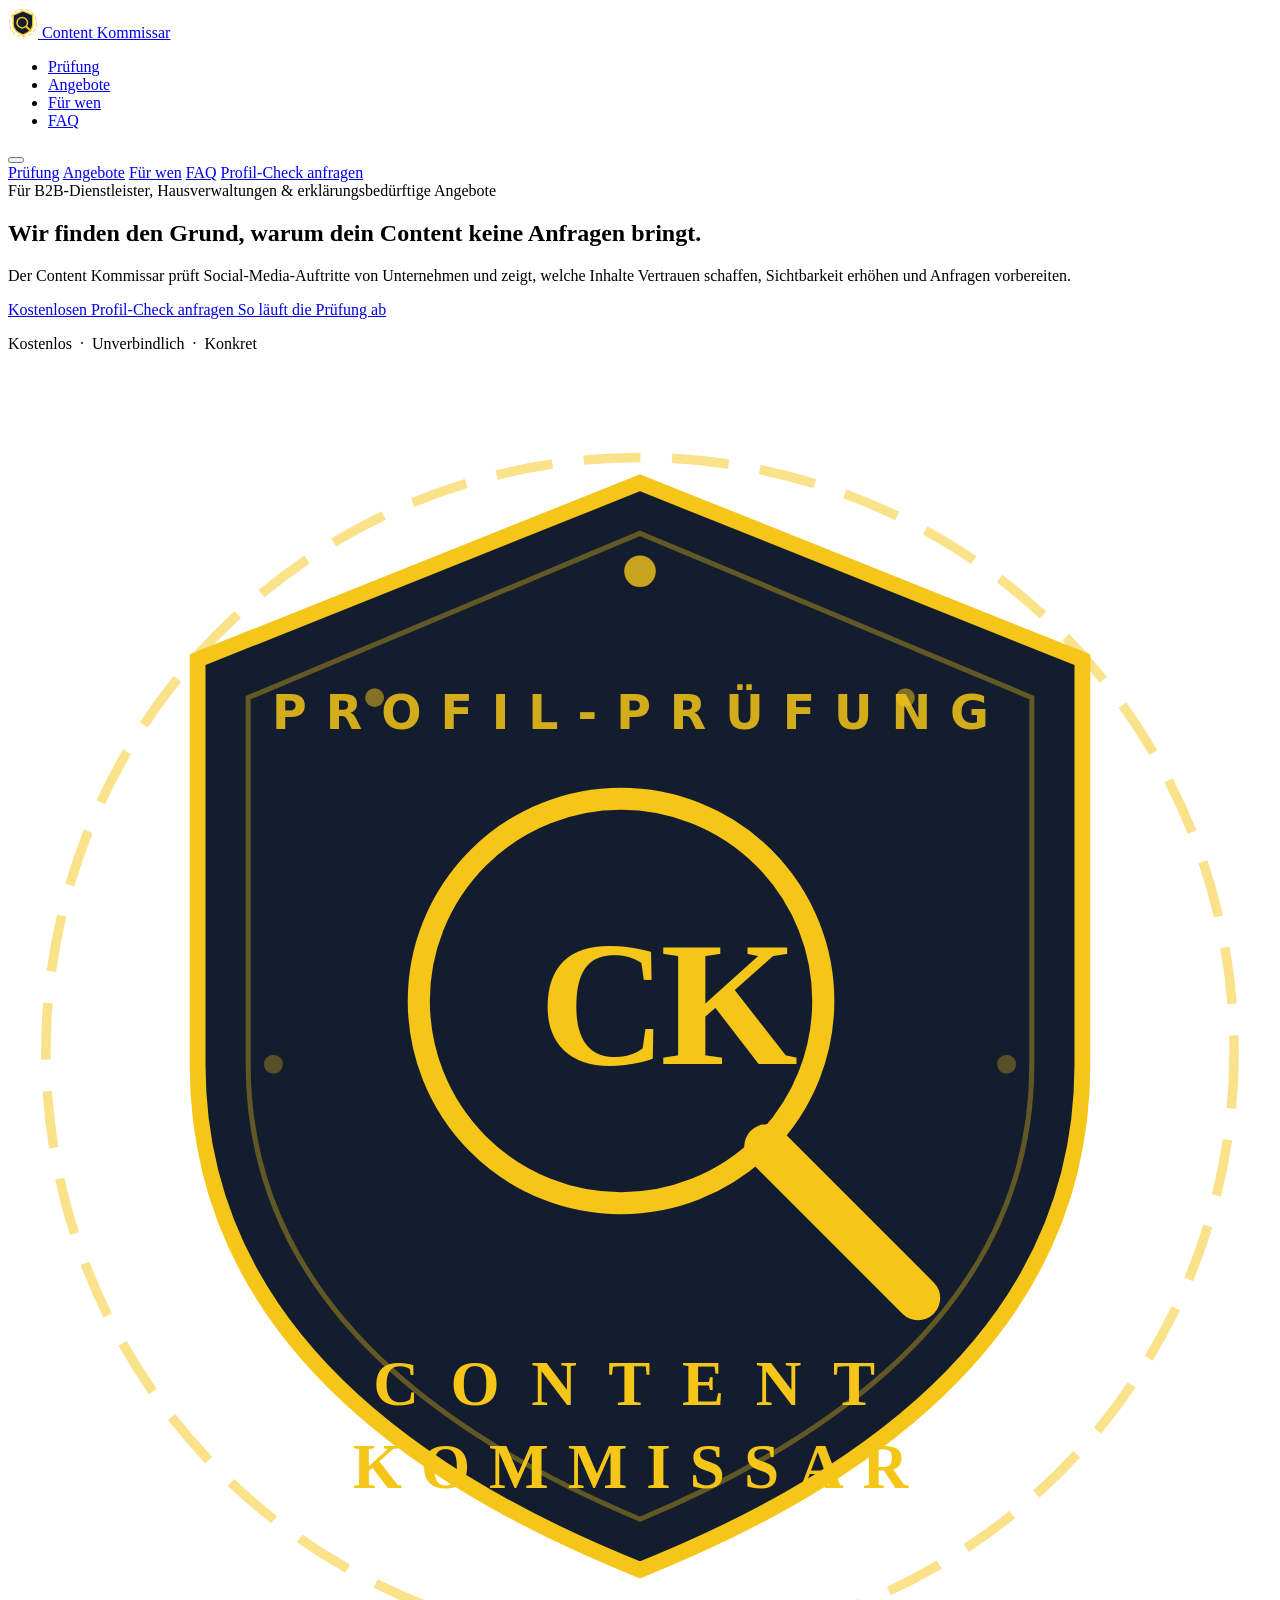
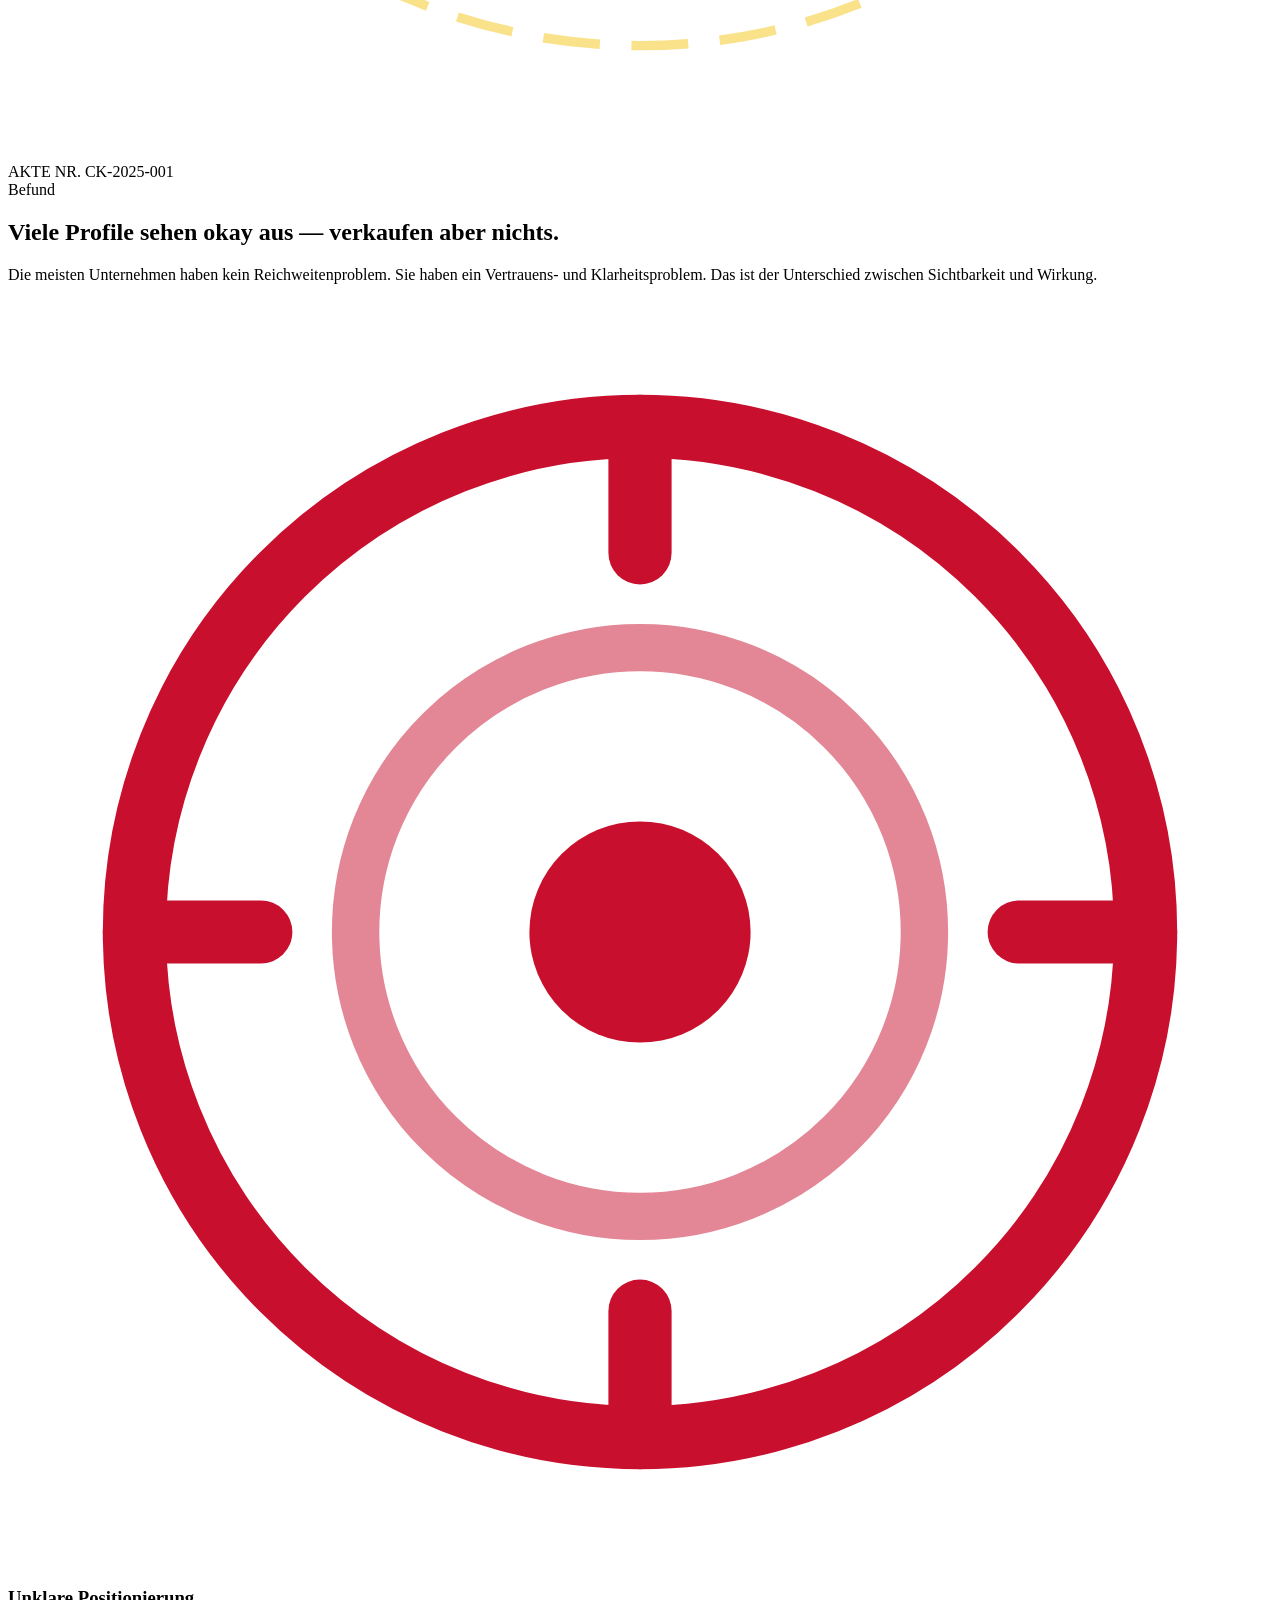
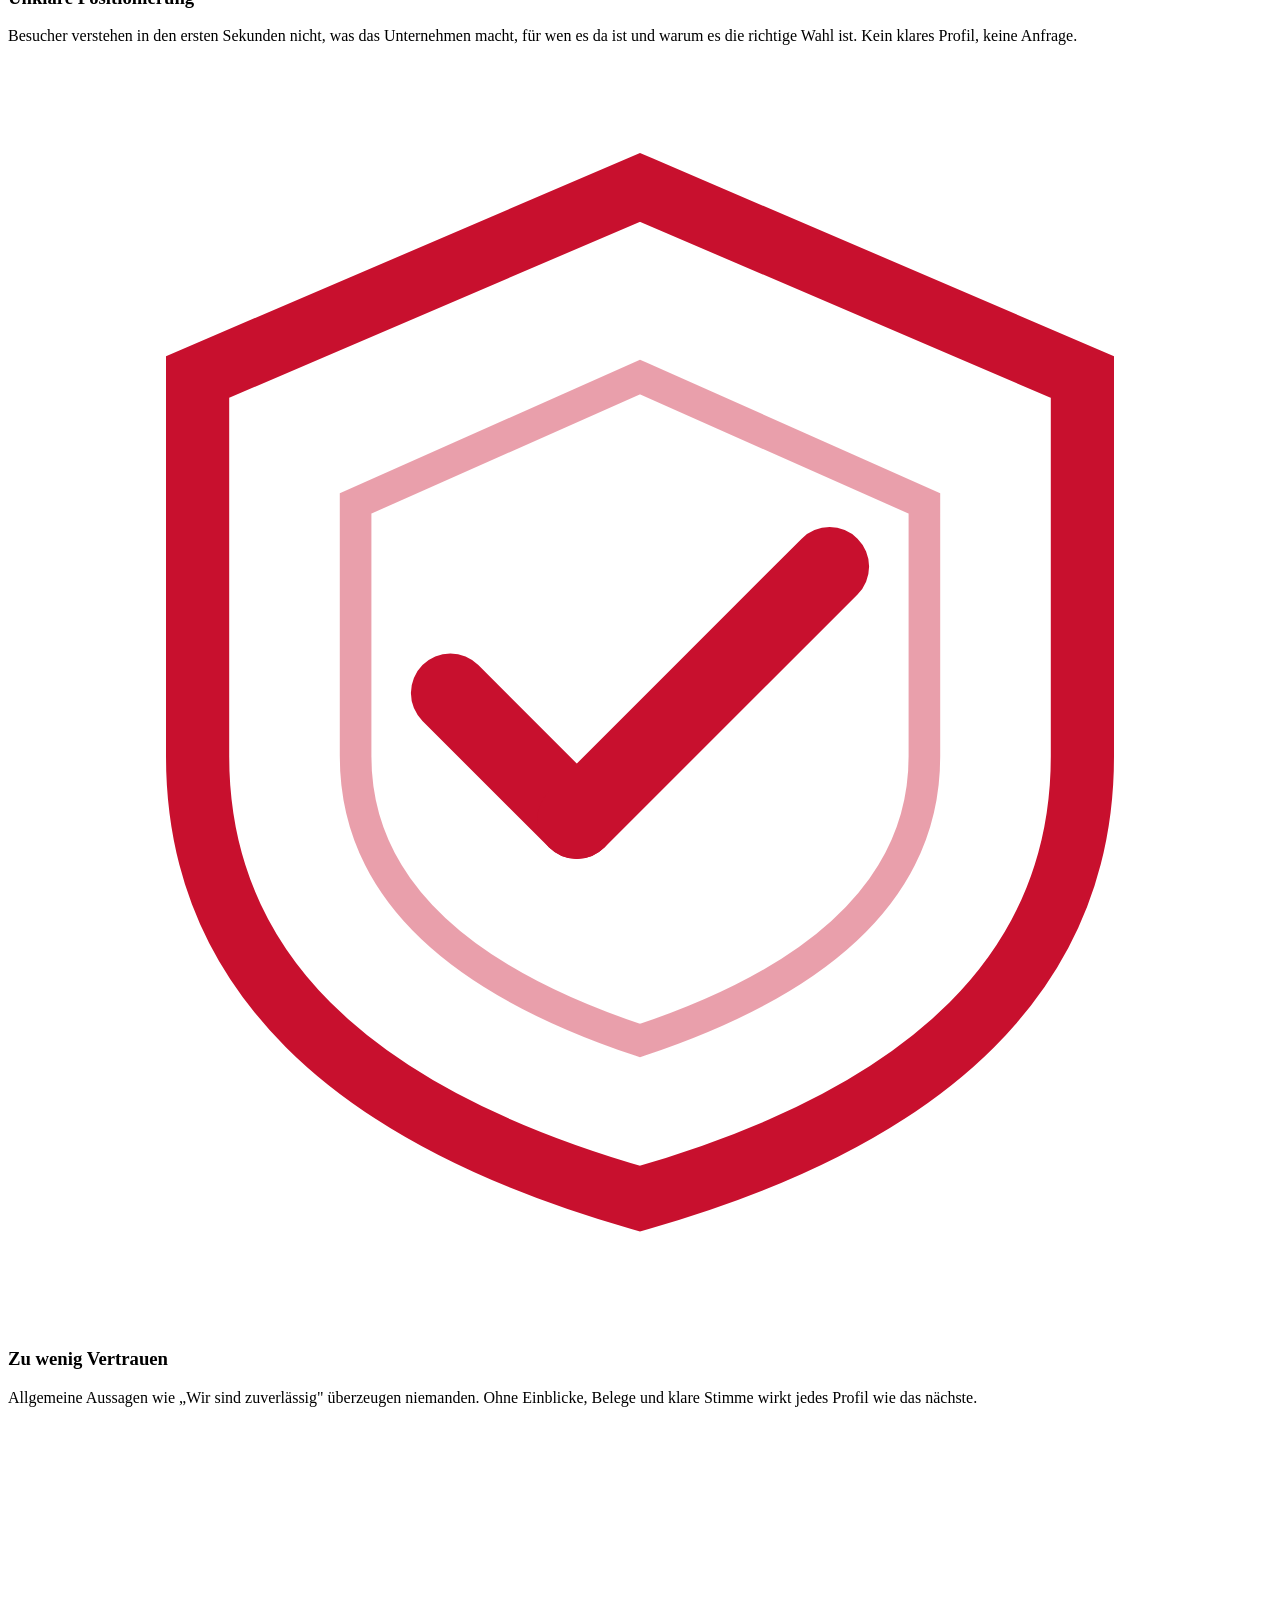
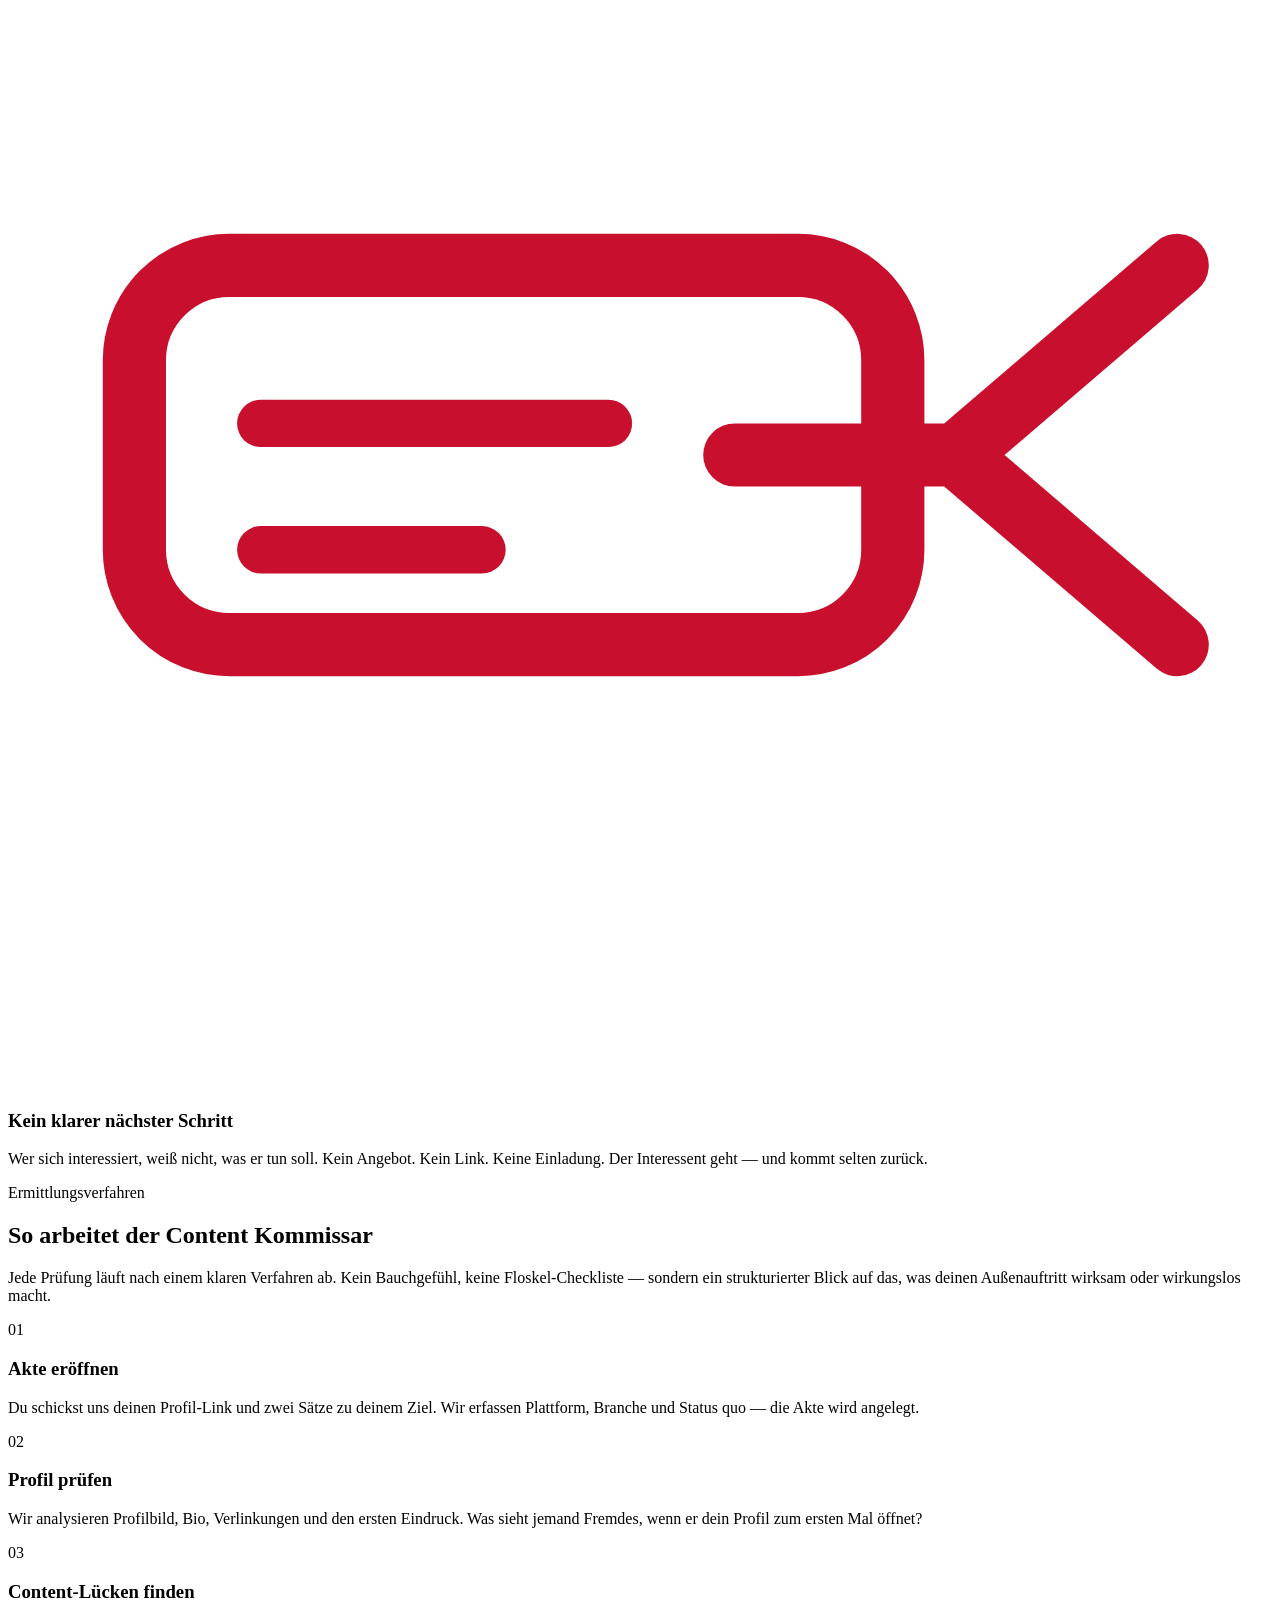
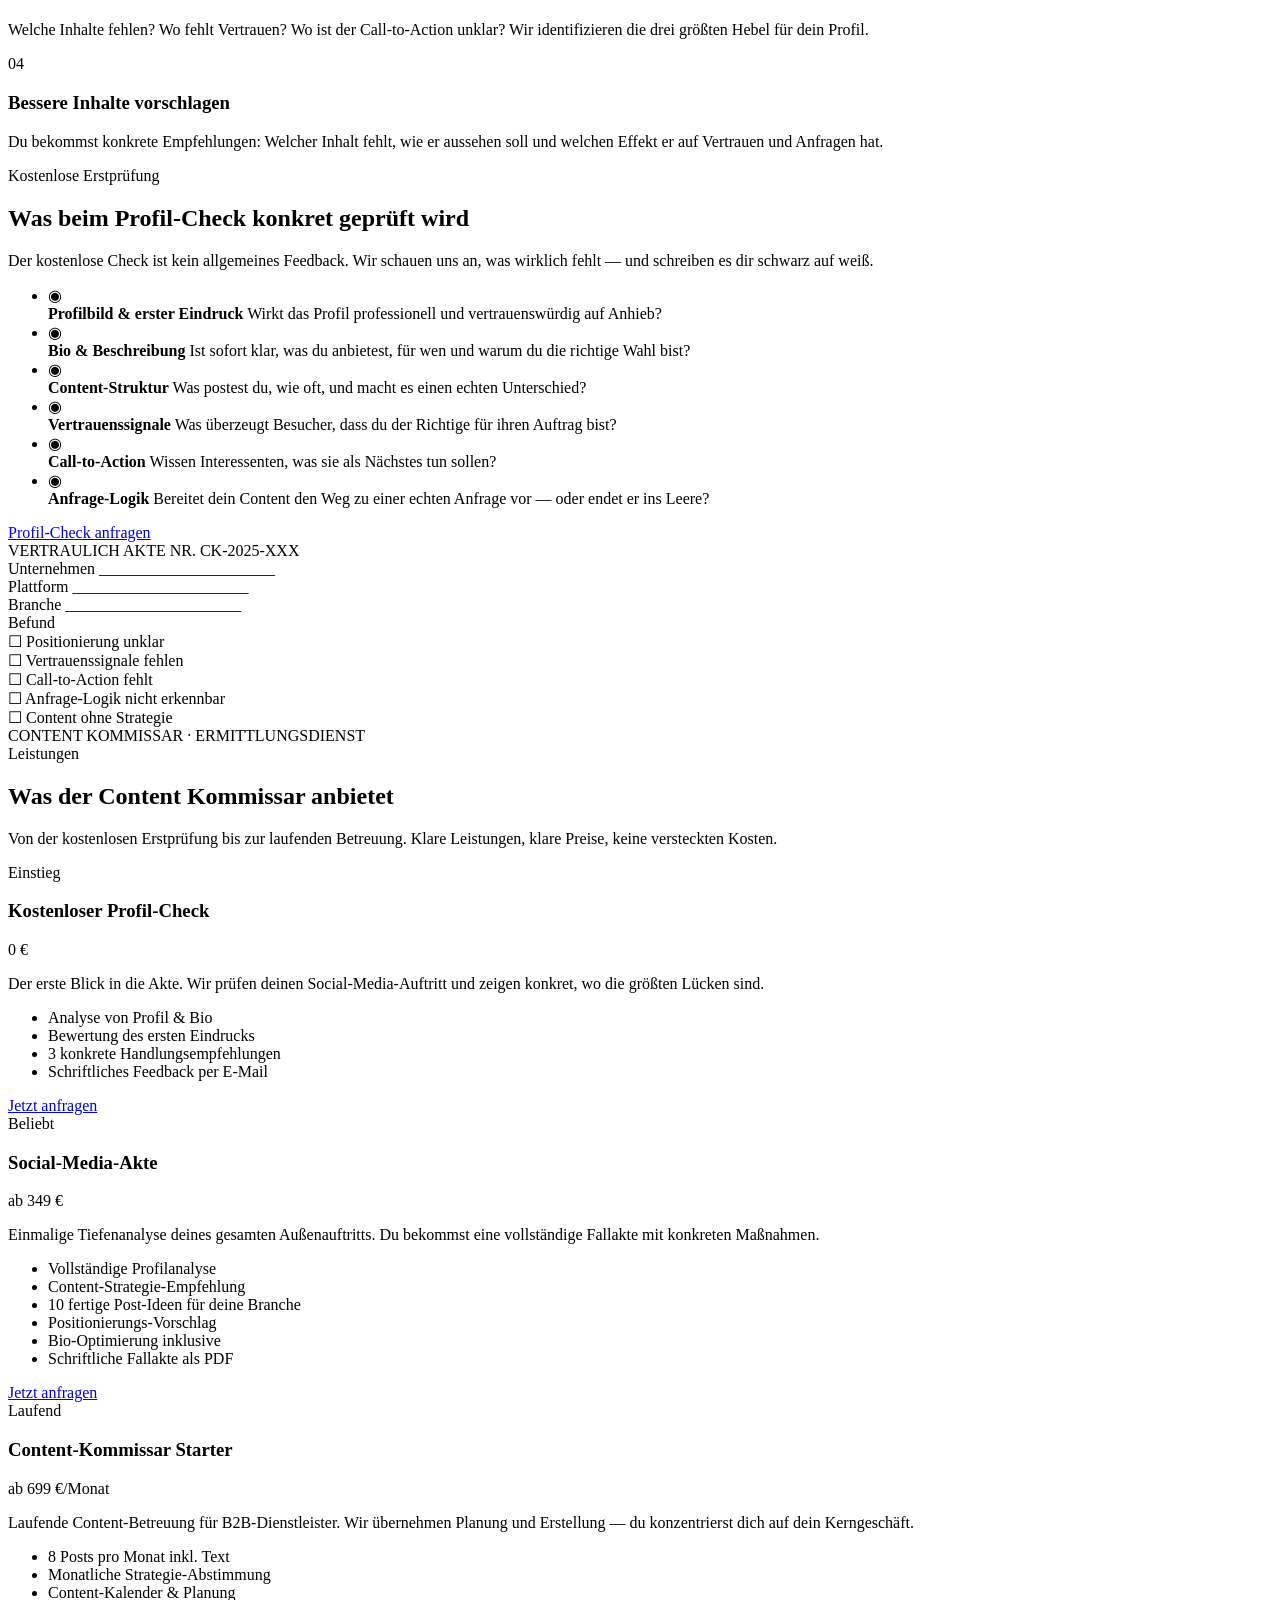
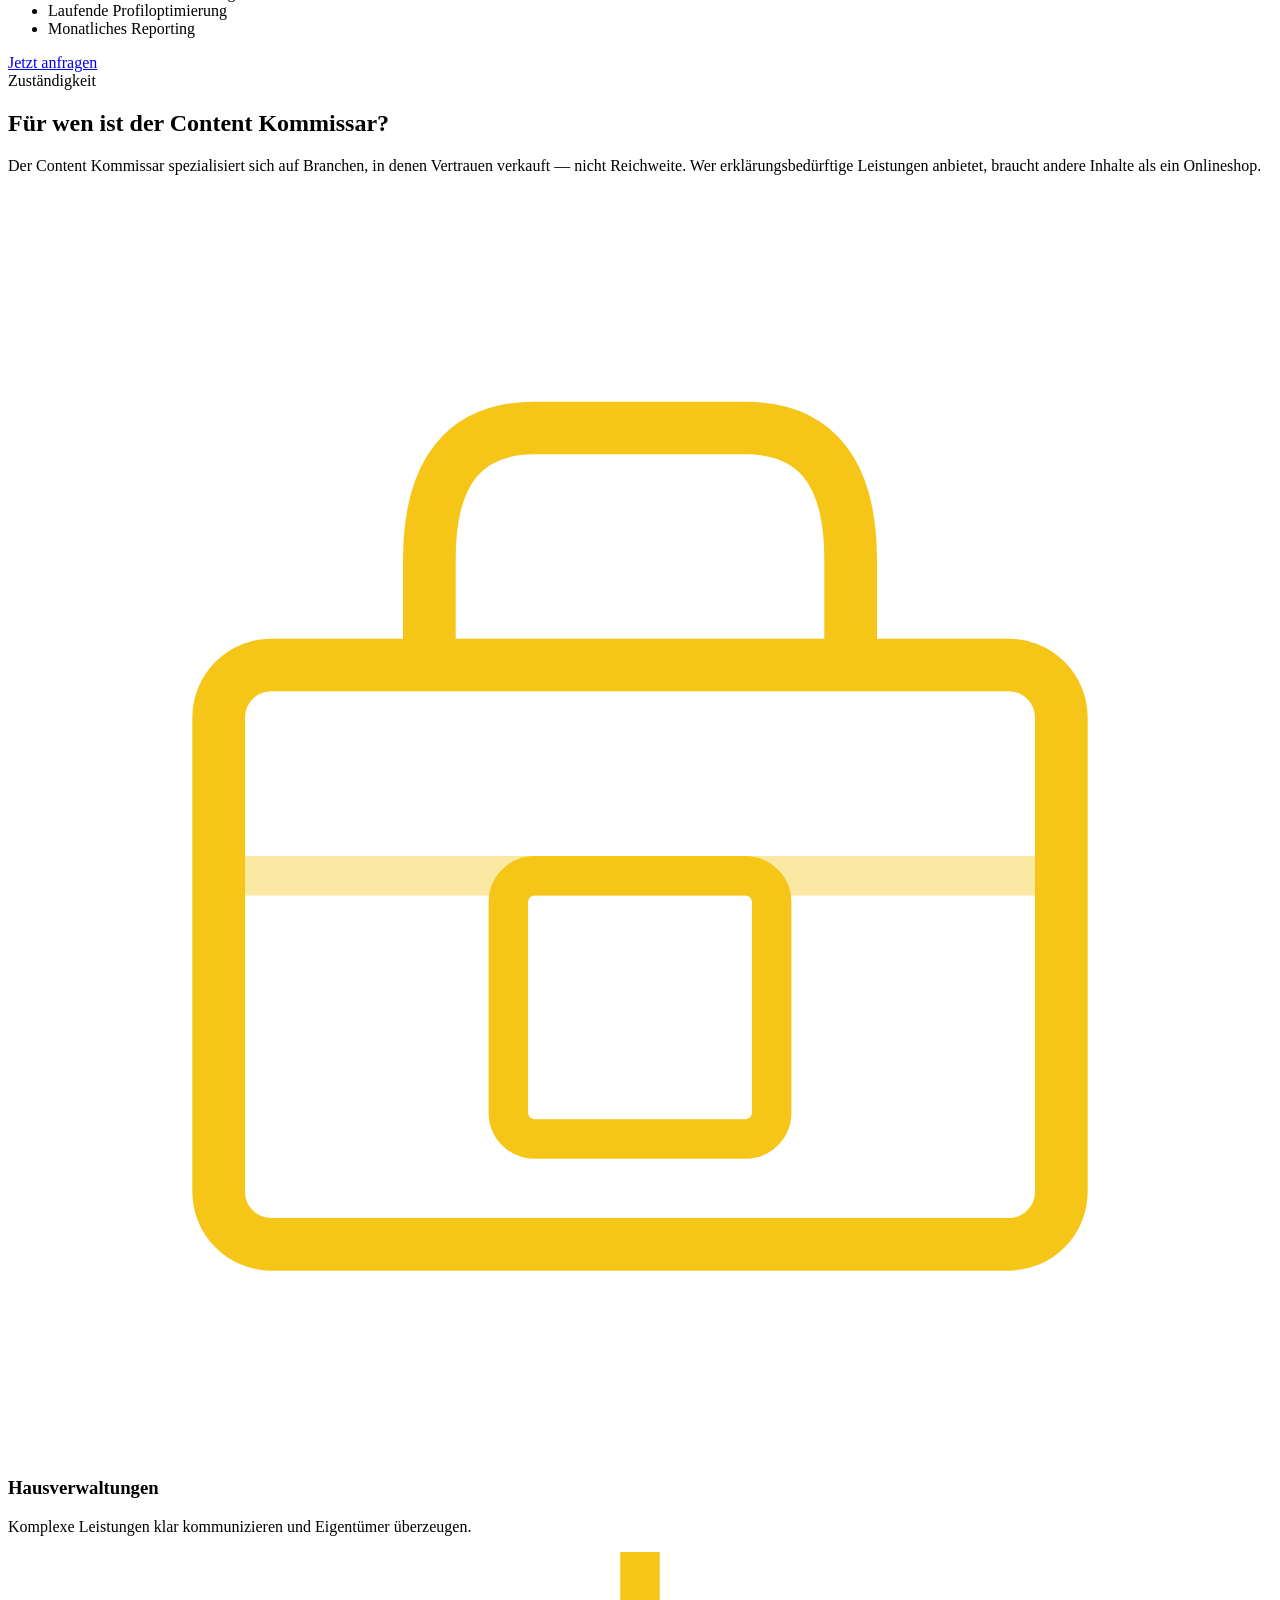
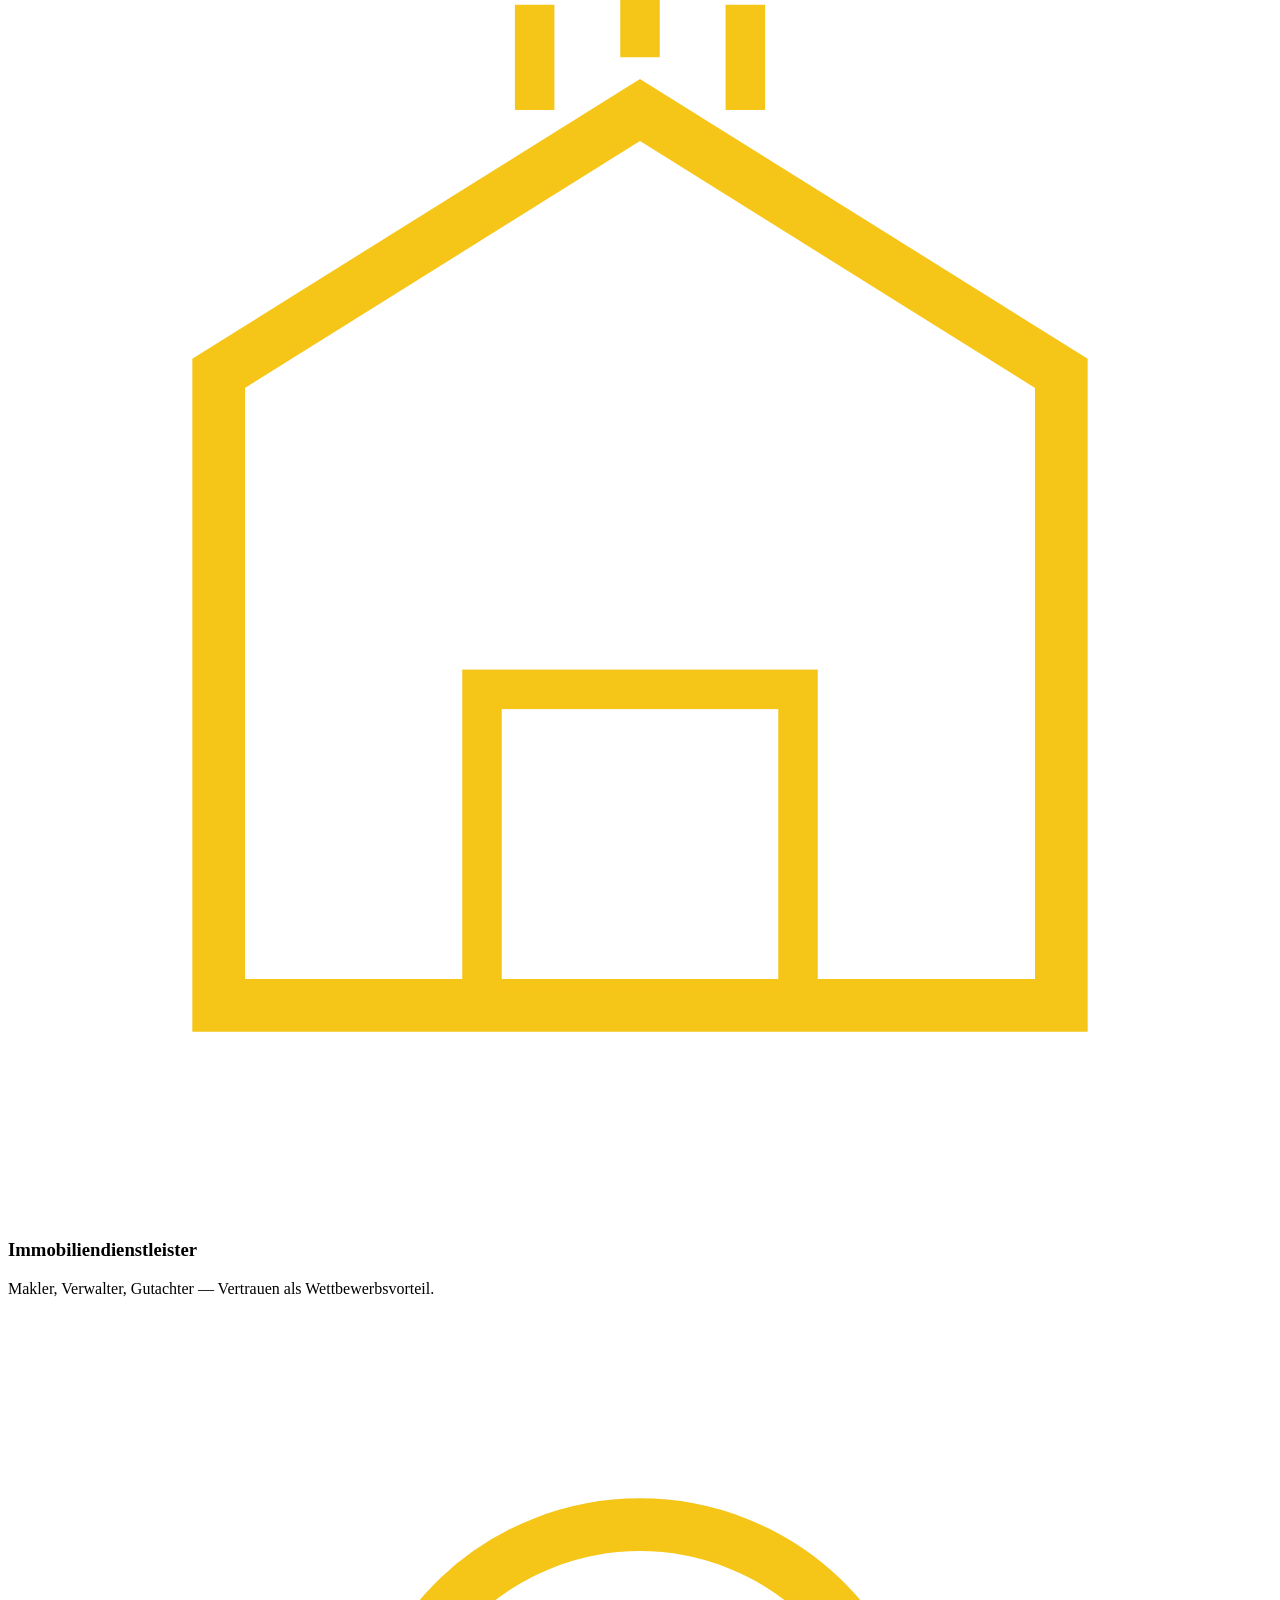
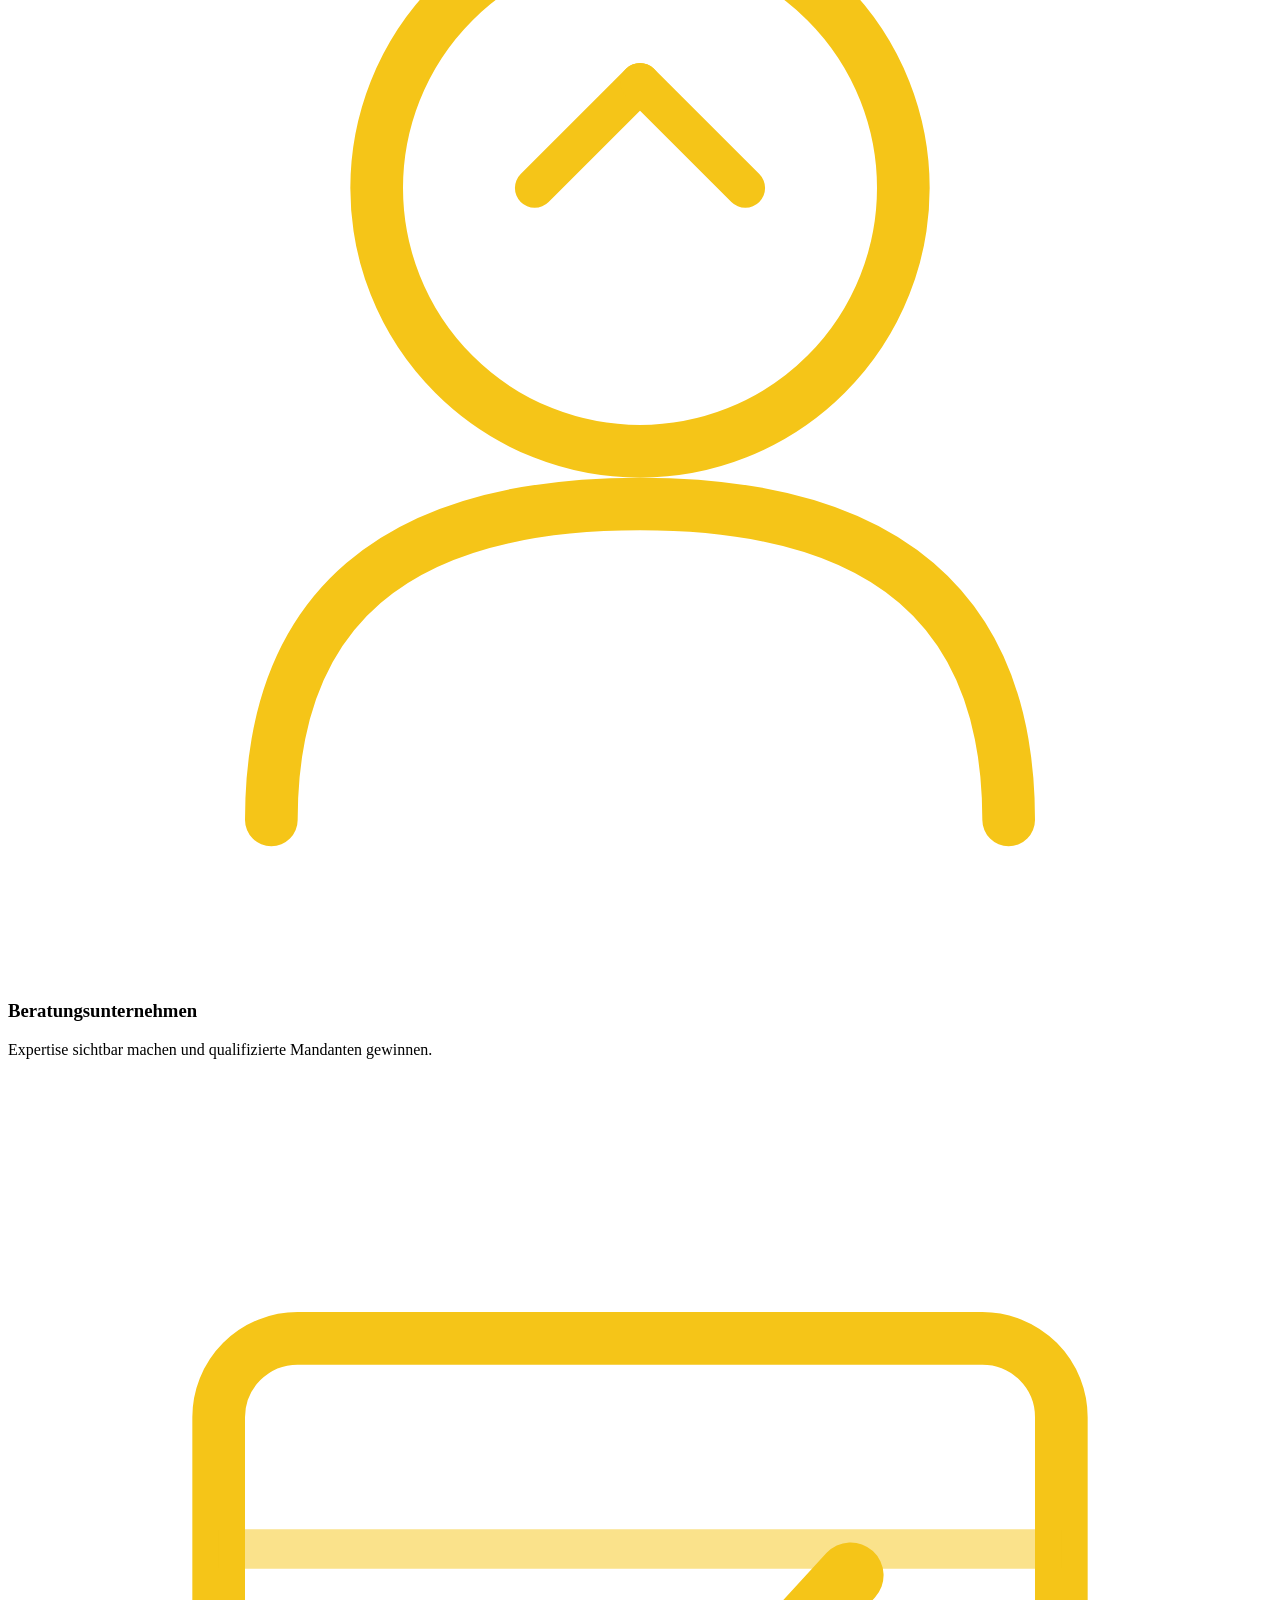
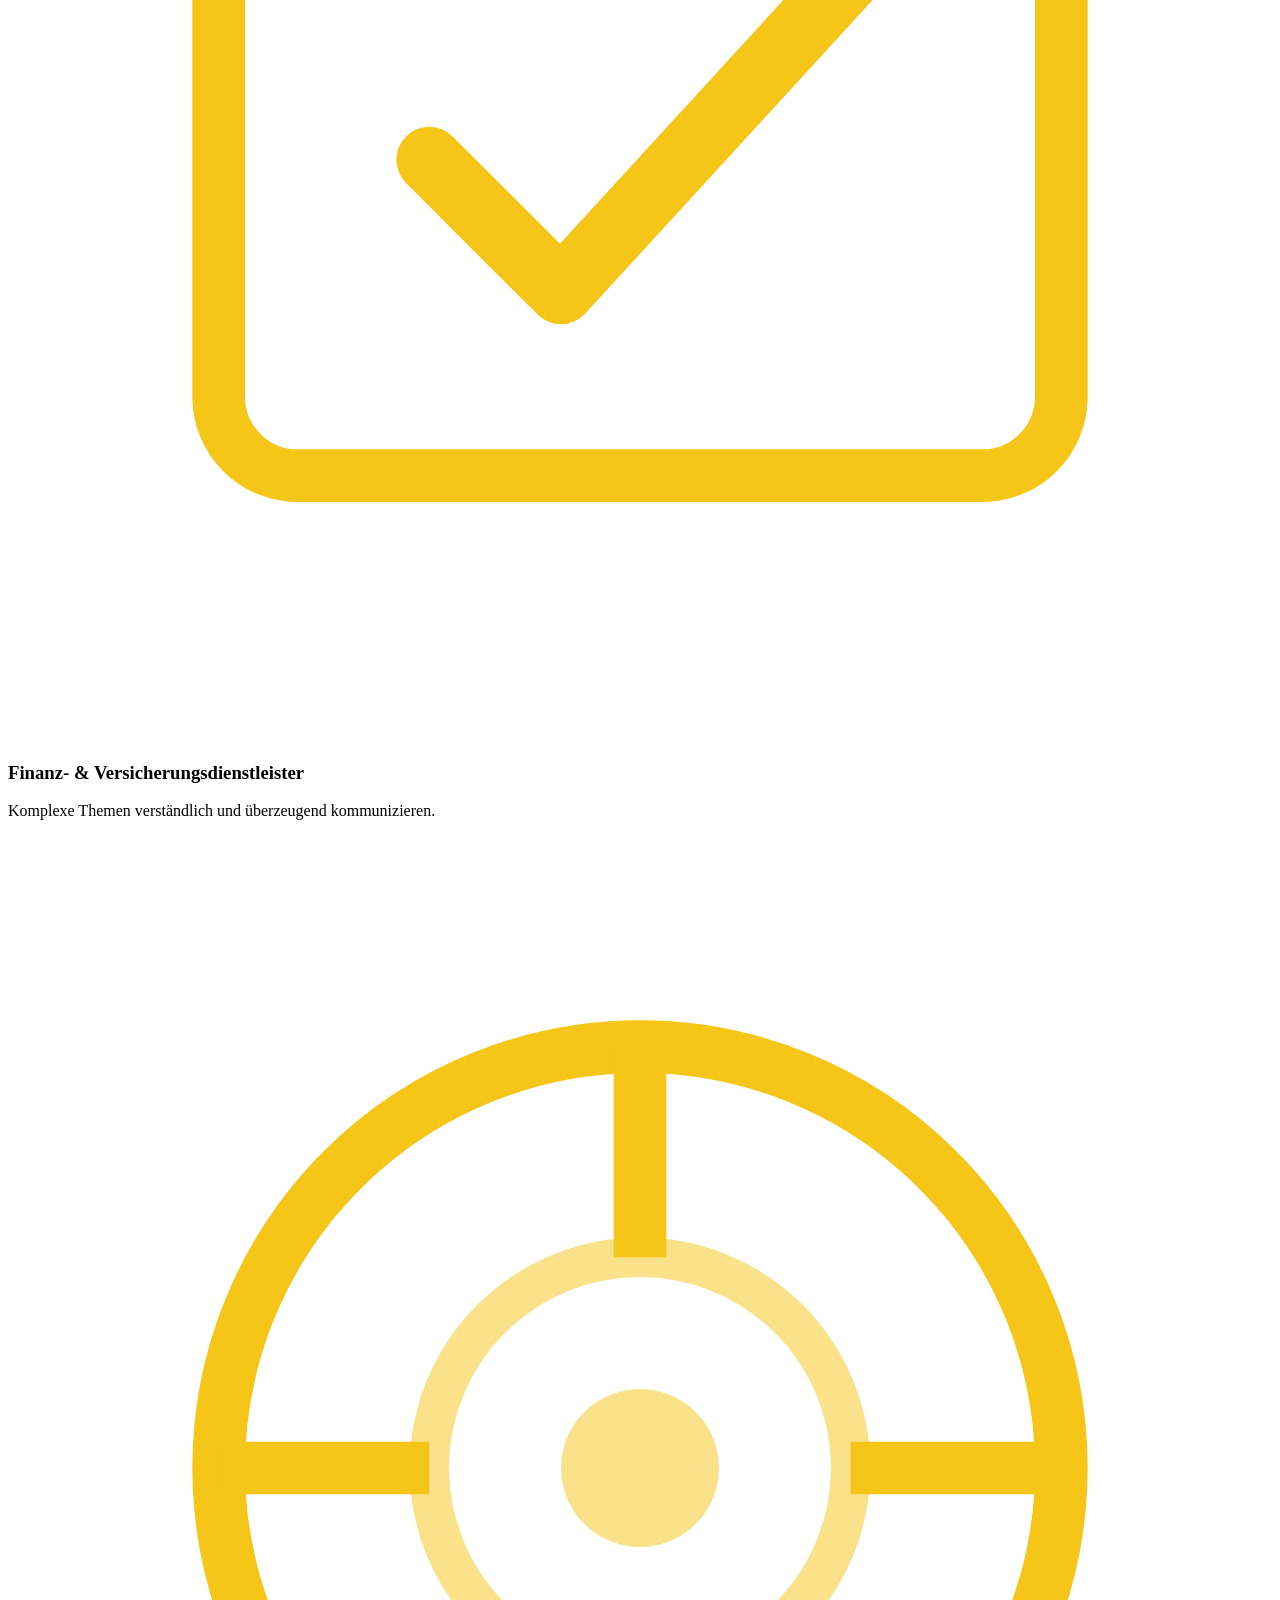
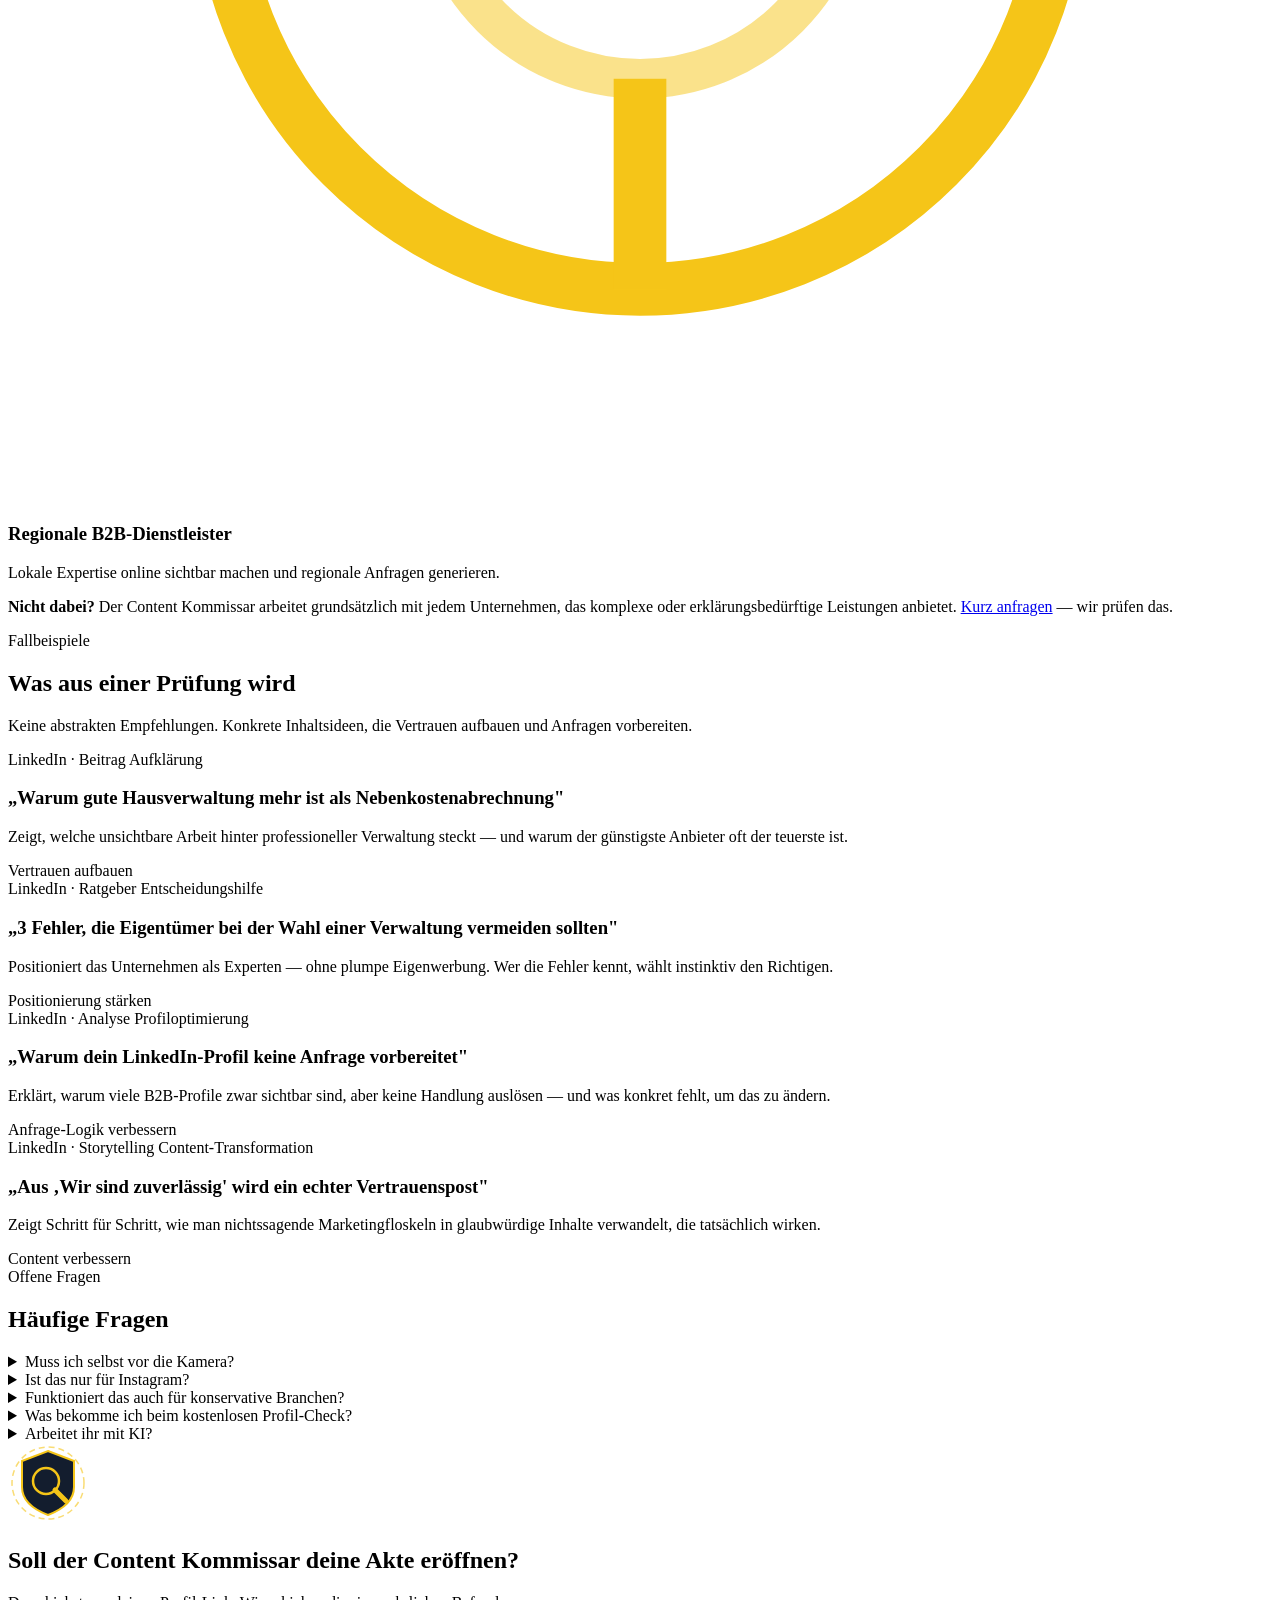
==== index.html @ 9bbdcd64 "Add files via upload" ====
<!DOCTYPE html>
<html lang="de">
<head>
  <meta charset="UTF-8">
  <meta name="viewport" content="width=device-width, initial-scale=1.0">
  <title>Content Kommissar – Social-Media-Profilcheck für B2B-Dienstleister</title>
  <meta name="description" content="Der Content Kommissar prüft Social-Media-Auftritte von Unternehmen und zeigt, welche Inhalte Vertrauen schaffen, Sichtbarkeit erhöhen und Anfragen vorbereiten.">

  <!-- Open Graph -->
  <meta property="og:type"        content="website">
  <meta property="og:url"         content="https://content-kommissar.de">
  <meta property="og:title"       content="Content Kommissar – Social-Media-Profilcheck für B2B-Dienstleister">
  <meta property="og:description" content="Wir finden den Grund, warum dein Content keine Anfragen bringt.">
  <meta property="og:locale"      content="de_DE">

  <!-- Canonical -->
  <link rel="canonical" href="https://content-kommissar.de">

  <!-- Styles -->
  <link rel="stylesheet" href="styles.css">
</head>
<body>

<!-- ============================================================
     NAVIGATION
     ============================================================ -->
<header class="nav-header" id="nav">
  <div class="container nav-inner">

    <a href="#hero" class="nav-logo" aria-label="Content Kommissar – Zurück zur Startseite">
      <!-- Inline badge icon (small) -->
      <svg xmlns="http://www.w3.org/2000/svg" viewBox="0 0 40 40" width="30" height="30" aria-hidden="true" focusable="false">
        <circle cx="20" cy="20" r="18" fill="none" stroke="#f5c518" stroke-width="1.5" stroke-dasharray="5 3" opacity="0.7"/>
        <path d="M20 4 L33 9.5 L33 22 Q33 31 20 36 Q7 31 7 22 L7 9.5 Z" fill="#131d2e" stroke="#f5c518" stroke-width="1.8"/>
        <circle cx="19" cy="19.5" r="7" fill="none" stroke="#f5c518" stroke-width="2"/>
        <line x1="24.5" y1="25" x2="30" y2="30" stroke="#f5c518" stroke-width="2.8" stroke-linecap="round"/>
      </svg>
      <span>Content Kommissar</span>
    </a>

    <nav aria-label="Hauptnavigation">
      <ul class="nav-links">
        <li><a href="#prozess">Prüfung</a></li>
        <li><a href="#angebote">Angebote</a></li>
        <li><a href="#zielgruppe">Für wen</a></li>
        <li><a href="#faq">FAQ</a></li>
      </ul>
    </nav>

    <a href="mailto:kontakt@content-kommissar.de?subject=Kostenloser%20Profil-Check&body=Hallo%20Content%20Kommissar%2C%0A%0Aich%20m%C3%B6chte%20einen%20kostenlosen%20Profil-Check%20anfragen.%0A%0AMein%20Unternehmen%3A%20%0AMein%20Profil%2FWebsite%3A%20%0AMein%20Ziel%3A%20%0A"
       class="btn btn-primary btn-sm" style="display:none;" id="nav-cta">
      Profil-Check anfragen
    </a>

    <button class="nav-toggle" aria-label="Menü öffnen" aria-expanded="false" aria-controls="mobile-nav">
      <span></span><span></span><span></span>
    </button>
  </div>
</header>

<!-- Mobile navigation (revealed by JS) -->
<nav class="mobile-nav" id="mobile-nav" aria-label="Mobile Navigation">
  <a href="#prozess">Prüfung</a>
  <a href="#angebote">Angebote</a>
  <a href="#zielgruppe">Für wen</a>
  <a href="#faq">FAQ</a>
  <a href="mailto:kontakt@content-kommissar.de?subject=Kostenloser%20Profil-Check&body=Hallo%20Content%20Kommissar%2C%0A%0Aich%20m%C3%B6chte%20einen%20kostenlosen%20Profil-Check%20anfragen.%0A%0AMein%20Unternehmen%3A%20%0AMein%20Profil%2FWebsite%3A%20%0AMein%20Ziel%3A%20%0A"
     class="btn btn-primary btn-md">Profil-Check anfragen</a>
</nav>

<main>

  <!-- ============================================================
       1. HERO SECTION
       ============================================================ -->
  <section id="hero" class="section section-hero">
    <div class="container hero-inner">

      <div class="hero-content">
        <div class="hero-badge-row">
          <span class="badge badge-trust">Für B2B-Dienstleister, Hausverwaltungen &amp; erklärungsbedürftige Angebote</span>
        </div>

        <h1 class="hero-headline">
          Wir finden den Grund, warum dein&nbsp;Content keine Anfragen&nbsp;bringt.
        </h1>

        <p class="hero-subheadline">
          Der Content Kommissar prüft Social-Media-Auftritte von Unternehmen und zeigt, welche Inhalte Vertrauen schaffen, Sichtbarkeit erhöhen und Anfragen vorbereiten.
        </p>

        <div class="hero-cta-group">
          <a href="mailto:kontakt@content-kommissar.de?subject=Kostenloser%20Profil-Check&body=Hallo%20Content%20Kommissar%2C%0A%0Aich%20m%C3%B6chte%20einen%20kostenlosen%20Profil-Check%20anfragen.%0A%0AMein%20Unternehmen%3A%20%0AMein%20Profil%2FWebsite%3A%20%0AMein%20Ziel%3A%20%0A"
             class="btn btn-primary btn-lg">
            Kostenlosen Profil-Check anfragen
          </a>
          <a href="#prozess" class="btn btn-secondary btn-lg">So läuft die Prüfung ab</a>
        </div>

        <p class="hero-note">Kostenlos &nbsp;·&nbsp; Unverbindlich &nbsp;·&nbsp; Konkret</p>
      </div>

      <!-- Hero visual: large badge mascot -->
      <div class="hero-visual" aria-hidden="true">
        <svg xmlns="http://www.w3.org/2000/svg" viewBox="0 0 200 220" class="hero-badge-svg"
             role="img" aria-label="Content Kommissar Dienstmarke">
          <!-- Outer dashed ring -->
          <circle cx="100" cy="108" r="94" fill="none" stroke="#f5c518" stroke-width="1.5"
                  stroke-dasharray="9 5" opacity="0.5"/>
          <!-- Main shield -->
          <path d="M100 18 L170 46 L170 110 Q170 162 100 190 Q30 162 30 110 L30 46 Z"
                fill="#131d2e" stroke="#f5c518" stroke-width="2.5"/>
          <!-- Inner shield detail -->
          <path d="M100 26 L162 52 L162 110 Q162 156 100 182 Q38 156 38 110 L38 52 Z"
                fill="none" stroke="#f5c518" stroke-width="0.8" opacity="0.35"/>
          <!-- Magnifying glass circle -->
          <circle cx="97" cy="100" r="32" fill="none" stroke="#f5c518" stroke-width="3.5"/>
          <!-- Magnifying glass handle -->
          <line x1="120" y1="123" x2="144" y2="147" stroke="#f5c518" stroke-width="7"
                stroke-linecap="round"/>
          <!-- CK monogram inside glass -->
          <text x="84" y="110" font-family="Georgia,serif" font-size="28" font-weight="900"
                fill="#f5c518" letter-spacing="-1">CK</text>
          <!-- Top label -->
          <text x="100" y="57" text-anchor="middle" font-family="system-ui,sans-serif"
                font-size="7.5" font-weight="700" fill="#f5c518" letter-spacing="3"
                opacity="0.85" text-transform="uppercase">PROFIL-PRÜFUNG</text>
          <!-- Bottom labels -->
          <text x="100" y="164" text-anchor="middle" font-family="Georgia,serif"
                font-size="10" font-weight="700" fill="#f5c518" letter-spacing="5">CONTENT</text>
          <text x="100" y="177" text-anchor="middle" font-family="Georgia,serif"
                font-size="10" font-weight="700" fill="#f5c518" letter-spacing="3">KOMMISSAR</text>
          <!-- Decorative dots -->
          <circle cx="100" cy="32" r="2.5" fill="#f5c518" opacity="0.8"/>
          <circle cx="58"  cy="52" r="1.5" fill="#f5c518" opacity="0.5"/>
          <circle cx="142" cy="52" r="1.5" fill="#f5c518" opacity="0.5"/>
          <circle cx="42"  cy="110" r="1.5" fill="#f5c518" opacity="0.3"/>
          <circle cx="158" cy="110" r="1.5" fill="#f5c518" opacity="0.3"/>
        </svg>
        <div class="case-tag">AKTE NR. CK-2025-001</div>
      </div>

    </div>
    <!-- Background grid decoration -->
    <div class="hero-bg-grid" aria-hidden="true"></div>
  </section>


  <!-- ============================================================
       2. PROBLEM SECTION
       ============================================================ -->
  <section id="problem" class="section section-problem">
    <div class="container">
      <div class="section-label">Befund</div>
      <h2 class="section-headline reveal">Viele Profile sehen okay aus — verkaufen aber nichts.</h2>
      <p class="section-subtext reveal">
        Die meisten Unternehmen haben kein Reichweitenproblem. Sie haben ein Vertrauens- und Klarheitsproblem. Das ist der Unterschied zwischen Sichtbarkeit und Wirkung.
      </p>

      <div class="grid grid-3 problem-grid">

        <div class="card card-problem reveal">
          <div class="problem-icon">
            <svg viewBox="0 0 40 40" fill="none" xmlns="http://www.w3.org/2000/svg" aria-hidden="true">
              <circle cx="20" cy="20" r="16" stroke="#c8102e" stroke-width="2"/>
              <circle cx="20" cy="20" r="9"  stroke="#c8102e" stroke-width="1.5" opacity="0.5"/>
              <circle cx="20" cy="20" r="3.5" fill="#c8102e"/>
              <line x1="20" y1="4"  x2="20" y2="8"  stroke="#c8102e" stroke-width="2" stroke-linecap="round"/>
              <line x1="20" y1="32" x2="20" y2="36" stroke="#c8102e" stroke-width="2" stroke-linecap="round"/>
              <line x1="4"  y1="20" x2="8"  y2="20" stroke="#c8102e" stroke-width="2" stroke-linecap="round"/>
              <line x1="32" y1="20" x2="36" y2="20" stroke="#c8102e" stroke-width="2" stroke-linecap="round"/>
            </svg>
          </div>
          <h3>Unklare Positionierung</h3>
          <p>Besucher verstehen in den ersten Sekunden nicht, was das Unternehmen macht, für wen es da ist und warum es die richtige Wahl ist. Kein klares Profil, keine Anfrage.</p>
        </div>

        <div class="card card-problem reveal">
          <div class="problem-icon">
            <svg viewBox="0 0 40 40" fill="none" xmlns="http://www.w3.org/2000/svg" aria-hidden="true">
              <path d="M20 4 L34 10 L34 22 Q34 32 20 36 Q6 32 6 22 L6 10 Z" stroke="#c8102e" stroke-width="2"/>
              <path d="M20 10 L29 14 L29 22 Q29 28 20 31 Q11 28 11 22 L11 14 Z" stroke="#c8102e" stroke-width="1" opacity="0.4"/>
              <line x1="14" y1="20" x2="18" y2="24" stroke="#c8102e" stroke-width="2.5" stroke-linecap="round"/>
              <line x1="18" y1="24" x2="26" y2="16" stroke="#c8102e" stroke-width="2.5" stroke-linecap="round"/>
            </svg>
          </div>
          <h3>Zu wenig Vertrauen</h3>
          <p>Allgemeine Aussagen wie „Wir sind zuverlässig" überzeugen niemanden. Ohne Einblicke, Belege und klare Stimme wirkt jedes Profil wie das nächste.</p>
        </div>

        <div class="card card-problem reveal">
          <div class="problem-icon">
            <svg viewBox="0 0 40 40" fill="none" xmlns="http://www.w3.org/2000/svg" aria-hidden="true">
              <rect x="4" y="14" width="24" height="12" rx="3" stroke="#c8102e" stroke-width="2"/>
              <line x1="8" y1="19" x2="19" y2="19" stroke="#c8102e" stroke-width="1.5" stroke-linecap="round"/>
              <line x1="8" y1="23" x2="15" y2="23" stroke="#c8102e" stroke-width="1.5" stroke-linecap="round"/>
              <path d="M30 20 L37 14 M30 20 L37 26 M30 20 L23 20" stroke="#c8102e" stroke-width="2" stroke-linecap="round" stroke-linejoin="round"/>
            </svg>
          </div>
          <h3>Kein klarer nächster Schritt</h3>
          <p>Wer sich interessiert, weiß nicht, was er tun soll. Kein Angebot. Kein Link. Keine Einladung. Der Interessent geht — und kommt selten zurück.</p>
        </div>

      </div>
    </div>
  </section>


  <!-- ============================================================
       3. PROCESS / INVESTIGATION SECTION
       ============================================================ -->
  <section id="prozess" class="section section-process">
    <div class="container">
      <div class="section-label">Ermittlungsverfahren</div>
      <h2 class="section-headline reveal">So arbeitet der Content Kommissar</h2>
      <p class="section-subtext reveal">
        Jede Prüfung läuft nach einem klaren Verfahren ab. Kein Bauchgefühl, keine Floskel-Checkliste — sondern ein strukturierter Blick auf das, was deinen Außenauftritt wirksam oder wirkungslos macht.
      </p>

      <div class="process-steps">

        <div class="process-step reveal">
          <div class="step-number">01</div>
          <div class="step-content">
            <h3>Akte eröffnen</h3>
            <p>Du schickst uns deinen Profil-Link und zwei Sätze zu deinem Ziel. Wir erfassen Plattform, Branche und Status quo — die Akte wird angelegt.</p>
          </div>
        </div>

        <div class="process-connector" aria-hidden="true"></div>

        <div class="process-step reveal">
          <div class="step-number">02</div>
          <div class="step-content">
            <h3>Profil prüfen</h3>
            <p>Wir analysieren Profilbild, Bio, Verlinkungen und den ersten Eindruck. Was sieht jemand Fremdes, wenn er dein Profil zum ersten Mal öffnet?</p>
          </div>
        </div>

        <div class="process-connector" aria-hidden="true"></div>

        <div class="process-step reveal">
          <div class="step-number">03</div>
          <div class="step-content">
            <h3>Content-Lücken finden</h3>
            <p>Welche Inhalte fehlen? Wo fehlt Vertrauen? Wo ist der Call-to-Action unklar? Wir identifizieren die drei größten Hebel für dein Profil.</p>
          </div>
        </div>

        <div class="process-connector" aria-hidden="true"></div>

        <div class="process-step reveal">
          <div class="step-number">04</div>
          <div class="step-content">
            <h3>Bessere Inhalte vorschlagen</h3>
            <p>Du bekommst konkrete Empfehlungen: Welcher Inhalt fehlt, wie er aussehen soll und welchen Effekt er auf Vertrauen und Anfragen hat.</p>
          </div>
        </div>

      </div>
    </div>
  </section>


  <!-- ============================================================
       4. KOSTENLOSER PROFIL-CHECK DETAILS
       ============================================================ -->
  <section id="profil-check" class="section section-check">
    <div class="container">
      <div class="check-inner">

        <div class="check-content">
          <div class="section-label">Kostenlose Erstprüfung</div>
          <h2 class="section-headline reveal">Was beim Profil-Check konkret geprüft wird</h2>
          <p class="section-subtext reveal">
            Der kostenlose Check ist kein allgemeines Feedback. Wir schauen uns an, was wirklich fehlt — und schreiben es dir schwarz auf weiß.
          </p>

          <ul class="check-list">
            <li class="reveal">
              <span class="check-item-icon" aria-hidden="true">◉</span>
              <div>
                <strong>Profilbild &amp; erster Eindruck</strong>
                <span>Wirkt das Profil professionell und vertrauenswürdig auf Anhieb?</span>
              </div>
            </li>
            <li class="reveal">
              <span class="check-item-icon" aria-hidden="true">◉</span>
              <div>
                <strong>Bio &amp; Beschreibung</strong>
                <span>Ist sofort klar, was du anbietest, für wen und warum du die richtige Wahl bist?</span>
              </div>
            </li>
            <li class="reveal">
              <span class="check-item-icon" aria-hidden="true">◉</span>
              <div>
                <strong>Content-Struktur</strong>
                <span>Was postest du, wie oft, und macht es einen echten Unterschied?</span>
              </div>
            </li>
            <li class="reveal">
              <span class="check-item-icon" aria-hidden="true">◉</span>
              <div>
                <strong>Vertrauenssignale</strong>
                <span>Was überzeugt Besucher, dass du der Richtige für ihren Auftrag bist?</span>
              </div>
            </li>
            <li class="reveal">
              <span class="check-item-icon" aria-hidden="true">◉</span>
              <div>
                <strong>Call-to-Action</strong>
                <span>Wissen Interessenten, was sie als Nächstes tun sollen?</span>
              </div>
            </li>
            <li class="reveal">
              <span class="check-item-icon" aria-hidden="true">◉</span>
              <div>
                <strong>Anfrage-Logik</strong>
                <span>Bereitet dein Content den Weg zu einer echten Anfrage vor — oder endet er ins Leere?</span>
              </div>
            </li>
          </ul>

          <a href="mailto:kontakt@content-kommissar.de?subject=Kostenloser%20Profil-Check&body=Hallo%20Content%20Kommissar%2C%0A%0Aich%20m%C3%B6chte%20einen%20kostenlosen%20Profil-Check%20anfragen.%0A%0AMein%20Unternehmen%3A%20%0AMein%20Profil%2FWebsite%3A%20%0AMein%20Ziel%3A%20%0A"
             class="btn btn-primary btn-lg reveal">
            Profil-Check anfragen
          </a>
        </div>

        <!-- Akte / File card visual -->
        <div class="check-visual reveal" aria-hidden="true">
          <div class="akte-card">
            <div class="akte-header">
              <span class="akte-stamp">VERTRAULICH</span>
              <span class="akte-number">AKTE NR. CK-2025-XXX</span>
            </div>
            <div class="akte-field">
              <span class="akte-label">Unternehmen</span>
              <span class="akte-value akte-blank">______________________</span>
            </div>
            <div class="akte-field">
              <span class="akte-label">Plattform</span>
              <span class="akte-value akte-blank">______________________</span>
            </div>
            <div class="akte-field">
              <span class="akte-label">Branche</span>
              <span class="akte-value akte-blank">______________________</span>
            </div>
            <div class="akte-field">
              <span class="akte-label">Befund</span>
              <div class="akte-findings">
                <div class="akte-finding">☐ Positionierung unklar</div>
                <div class="akte-finding">☐ Vertrauenssignale fehlen</div>
                <div class="akte-finding">☐ Call-to-Action fehlt</div>
                <div class="akte-finding">☐ Anfrage-Logik nicht erkennbar</div>
                <div class="akte-finding">☐ Content ohne Strategie</div>
              </div>
            </div>
            <div class="akte-footer">CONTENT KOMMISSAR · ERMITTLUNGSDIENST</div>
          </div>
        </div>

      </div>
    </div>
  </section>


  <!-- ============================================================
       5. ANGEBOTE / PRICING
       ============================================================ -->
  <section id="angebote" class="section section-offers">
    <div class="container">
      <div class="section-label">Leistungen</div>
      <h2 class="section-headline reveal">Was der Content Kommissar anbietet</h2>
      <p class="section-subtext reveal">
        Von der kostenlosen Erstprüfung bis zur laufenden Betreuung. Klare Leistungen, klare Preise, keine versteckten Kosten.
      </p>

      <div class="grid grid-3 offers-grid">

        <!-- A: Free Check -->
        <div class="card card-offer reveal">
          <div class="offer-tag">Einstieg</div>
          <h3 class="offer-name">Kostenloser Profil-Check</h3>
          <div class="offer-price">0 €</div>
          <p class="offer-desc">
            Der erste Blick in die Akte. Wir prüfen deinen Social-Media-Auftritt und zeigen konkret, wo die größten Lücken sind.
          </p>
          <ul class="offer-features">
            <li>Analyse von Profil &amp; Bio</li>
            <li>Bewertung des ersten Eindrucks</li>
            <li>3 konkrete Handlungsempfehlungen</li>
            <li>Schriftliches Feedback per E-Mail</li>
          </ul>
          <a href="mailto:kontakt@content-kommissar.de?subject=Kostenloser%20Profil-Check&body=Hallo%20Content%20Kommissar%2C%0A%0Aich%20m%C3%B6chte%20einen%20kostenlosen%20Profil-Check%20anfragen.%0A%0AMein%20Unternehmen%3A%20%0AMein%20Profil%2FWebsite%3A%20%0AMein%20Ziel%3A%20%0A"
             class="btn btn-secondary btn-full">Jetzt anfragen</a>
        </div>

        <!-- B: Social-Media-Akte (FEATURED) -->
        <div class="card card-offer card-featured reveal">
          <div class="offer-tag offer-tag-featured">Beliebt</div>
          <h3 class="offer-name">Social-Media-Akte</h3>
          <div class="offer-price">ab 349 €</div>
          <p class="offer-desc">
            Einmalige Tiefenanalyse deines gesamten Außenauftritts. Du bekommst eine vollständige Fallakte mit konkreten Maßnahmen.
          </p>
          <ul class="offer-features">
            <li>Vollständige Profilanalyse</li>
            <li>Content-Strategie-Empfehlung</li>
            <li>10 fertige Post-Ideen für deine Branche</li>
            <li>Positionierungs-Vorschlag</li>
            <li>Bio-Optimierung inklusive</li>
            <li>Schriftliche Fallakte als PDF</li>
          </ul>
          <a href="mailto:kontakt@content-kommissar.de?subject=Social-Media-Akte%20anfragen&body=Hallo%20Content%20Kommissar%2C%0A%0Aich%20interessiere%20mich%20f%C3%BCr%20die%20Social-Media-Akte.%0A%0AMein%20Unternehmen%3A%20%0AMein%20Profil%2FWebsite%3A%20%0AMeine%20Ziele%3A%20%0A"
             class="btn btn-primary btn-full">Jetzt anfragen</a>
        </div>

        <!-- C: Starter monthly -->
        <div class="card card-offer reveal">
          <div class="offer-tag">Laufend</div>
          <h3 class="offer-name">Content-Kommissar Starter</h3>
          <div class="offer-price">ab 699 €<span class="offer-period">/Monat</span></div>
          <p class="offer-desc">
            Laufende Content-Betreuung für B2B-Dienstleister. Wir übernehmen Planung und Erstellung — du konzentrierst dich auf dein Kerngeschäft.
          </p>
          <ul class="offer-features">
            <li>8 Posts pro Monat inkl. Text</li>
            <li>Monatliche Strategie-Abstimmung</li>
            <li>Content-Kalender &amp; Planung</li>
            <li>Laufende Profiloptimierung</li>
            <li>Monatliches Reporting</li>
          </ul>
          <a href="mailto:kontakt@content-kommissar.de?subject=Content-Kommissar%20Starter%20anfragen&body=Hallo%20Content%20Kommissar%2C%0A%0Aich%20interessiere%20mich%20f%C3%BCr%20den%20Content-Kommissar%20Starter.%0A%0AMein%20Unternehmen%3A%20%0AMein%20Profil%2FWebsite%3A%20%0AMeine%20Ziele%3A%20%0A"
             class="btn btn-secondary btn-full">Jetzt anfragen</a>
        </div>

      </div>
    </div>
  </section>


  <!-- ============================================================
       6. ZIELGRUPPE / FOR WHOM
       ============================================================ -->
  <section id="zielgruppe" class="section section-audience">
    <div class="container">
      <div class="section-label">Zuständigkeit</div>
      <h2 class="section-headline reveal">Für wen ist der Content Kommissar?</h2>
      <p class="section-subtext reveal">
        Der Content Kommissar spezialisiert sich auf Branchen, in denen Vertrauen verkauft — nicht Reichweite. Wer erklärungsbedürftige Leistungen anbietet, braucht andere Inhalte als ein Onlineshop.
      </p>

      <div class="audience-grid">

        <div class="audience-card reveal">
          <div class="audience-icon">
            <svg viewBox="0 0 48 48" fill="none" xmlns="http://www.w3.org/2000/svg" aria-hidden="true">
              <rect x="8"  y="18" width="32" height="22" rx="2" stroke="#f5c518" stroke-width="2"/>
              <path d="M16 18 V14 Q16 9 20 9 H28 Q32 9 32 14 V18" stroke="#f5c518" stroke-width="2"/>
              <rect x="19" y="26" width="10" height="10" rx="1" stroke="#f5c518" stroke-width="1.5"/>
              <line x1="8"  y1="26" x2="40" y2="26" stroke="#f5c518" stroke-width="1.5" opacity="0.4"/>
            </svg>
          </div>
          <h3>Hausverwaltungen</h3>
          <p>Komplexe Leistungen klar kommunizieren und Eigentümer überzeugen.</p>
        </div>

        <div class="audience-card reveal">
          <div class="audience-icon">
            <svg viewBox="0 0 48 48" fill="none" xmlns="http://www.w3.org/2000/svg" aria-hidden="true">
              <path d="M24 6 L40 16 V40 H8 V16 Z" stroke="#f5c518" stroke-width="2"/>
              <rect x="18" y="28" width="12" height="12" stroke="#f5c518" stroke-width="1.5"/>
              <line x1="20" y1="6" x2="20" y2="2" stroke="#f5c518" stroke-width="1.5"/>
              <line x1="24" y1="4" x2="24" y2="0" stroke="#f5c518" stroke-width="1.5"/>
              <line x1="28" y1="6" x2="28" y2="2" stroke="#f5c518" stroke-width="1.5"/>
            </svg>
          </div>
          <h3>Immobiliendienstleister</h3>
          <p>Makler, Verwalter, Gutachter — Vertrauen als Wettbewerbsvorteil.</p>
        </div>

        <div class="audience-card reveal">
          <div class="audience-icon">
            <svg viewBox="0 0 48 48" fill="none" xmlns="http://www.w3.org/2000/svg" aria-hidden="true">
              <circle cx="24" cy="18" r="10" stroke="#f5c518" stroke-width="2"/>
              <path d="M10 42 Q10 30 24 30 Q38 30 38 42" stroke="#f5c518" stroke-width="2" stroke-linecap="round"/>
              <line x1="20" y1="18" x2="24" y2="14" stroke="#f5c518" stroke-width="1.5" stroke-linecap="round"/>
              <line x1="24" y1="14" x2="28" y2="18" stroke="#f5c518" stroke-width="1.5" stroke-linecap="round"/>
            </svg>
          </div>
          <h3>Beratungsunternehmen</h3>
          <p>Expertise sichtbar machen und qualifizierte Mandanten gewinnen.</p>
        </div>

        <div class="audience-card reveal">
          <div class="audience-icon">
            <svg viewBox="0 0 48 48" fill="none" xmlns="http://www.w3.org/2000/svg" aria-hidden="true">
              <rect x="8" y="10" width="32" height="28" rx="3" stroke="#f5c518" stroke-width="2"/>
              <path d="M16 26 L21 31 L32 19" stroke="#f5c518" stroke-width="2.5" stroke-linecap="round" stroke-linejoin="round"/>
              <line x1="8" y1="18" x2="40" y2="18" stroke="#f5c518" stroke-width="1.5" opacity="0.5"/>
            </svg>
          </div>
          <h3>Finanz- &amp; Versicherungsdienstleister</h3>
          <p>Komplexe Themen verständlich und überzeugend kommunizieren.</p>
        </div>

        <div class="audience-card reveal">
          <div class="audience-icon">
            <svg viewBox="0 0 48 48" fill="none" xmlns="http://www.w3.org/2000/svg" aria-hidden="true">
              <circle cx="24" cy="24" r="16" stroke="#f5c518" stroke-width="2"/>
              <circle cx="24" cy="24" r="8"  stroke="#f5c518" stroke-width="1.5" opacity="0.5"/>
              <line x1="24" y1="8"  x2="24" y2="16" stroke="#f5c518" stroke-width="2"/>
              <line x1="8"  y1="24" x2="16" y2="24" stroke="#f5c518" stroke-width="2"/>
              <line x1="32" y1="24" x2="40" y2="24" stroke="#f5c518" stroke-width="2"/>
              <line x1="24" y1="32" x2="24" y2="40" stroke="#f5c518" stroke-width="2"/>
              <circle cx="24" cy="24" r="3" fill="#f5c518" opacity="0.5"/>
            </svg>
          </div>
          <h3>Regionale B2B-Dienstleister</h3>
          <p>Lokale Expertise online sichtbar machen und regionale Anfragen generieren.</p>
        </div>

      </div>

      <div class="audience-note reveal">
        <p>
          <strong>Nicht dabei?</strong> Der Content Kommissar arbeitet grundsätzlich mit jedem Unternehmen, das komplexe oder erklärungsbedürftige Leistungen anbietet.
          <a href="mailto:kontakt@content-kommissar.de?subject=Passt%20das%20zu%20uns%3F&body=Hallo%20Content%20Kommissar%2C%0A%0Aich%20bin%20in%20der%20Branche%3A%20%0A%0AKurze%20Beschreibung%20unseres%20Angebots%3A%20%0A">Kurz anfragen</a> — wir prüfen das.
        </p>
      </div>
    </div>
  </section>


  <!-- ============================================================
       7. CONTENT EXAMPLES
       ============================================================ -->
  <section id="beispiele" class="section section-examples">
    <div class="container">
      <div class="section-label">Fallbeispiele</div>
      <h2 class="section-headline reveal">Was aus einer Prüfung wird</h2>
      <p class="section-subtext reveal">
        Keine abstrakten Empfehlungen. Konkrete Inhaltsideen, die Vertrauen aufbauen und Anfragen vorbereiten.
      </p>

      <div class="grid grid-2 examples-grid">

        <div class="example-card reveal">
          <div class="example-meta">
            <span class="example-platform">LinkedIn · Beitrag</span>
            <span class="example-type">Aufklärung</span>
          </div>
          <h3 class="example-headline">
            „Warum gute Hausverwaltung mehr ist als Nebenkostenabrechnung"
          </h3>
          <p class="example-desc">
            Zeigt, welche unsichtbare Arbeit hinter professioneller Verwaltung steckt — und warum der günstigste Anbieter oft der teuerste ist.
          </p>
          <span class="example-tag">Vertrauen aufbauen</span>
        </div>

        <div class="example-card reveal">
          <div class="example-meta">
            <span class="example-platform">LinkedIn · Ratgeber</span>
            <span class="example-type">Entscheidungshilfe</span>
          </div>
          <h3 class="example-headline">
            „3 Fehler, die Eigentümer bei der Wahl einer Verwaltung vermeiden sollten"
          </h3>
          <p class="example-desc">
            Positioniert das Unternehmen als Experten — ohne plumpe Eigenwerbung. Wer die Fehler kennt, wählt instinktiv den Richtigen.
          </p>
          <span class="example-tag">Positionierung stärken</span>
        </div>

        <div class="example-card reveal">
          <div class="example-meta">
            <span class="example-platform">LinkedIn · Analyse</span>
            <span class="example-type">Profiloptimierung</span>
          </div>
          <h3 class="example-headline">
            „Warum dein LinkedIn-Profil keine Anfrage vorbereitet"
          </h3>
          <p class="example-desc">
            Erklärt, warum viele B2B-Profile zwar sichtbar sind, aber keine Handlung auslösen — und was konkret fehlt, um das zu ändern.
          </p>
          <span class="example-tag">Anfrage-Logik verbessern</span>
        </div>

        <div class="example-card reveal">
          <div class="example-meta">
            <span class="example-platform">LinkedIn · Storytelling</span>
            <span class="example-type">Content-Transformation</span>
          </div>
          <h3 class="example-headline">
            „Aus ‚Wir sind zuverlässig' wird ein echter Vertrauenspost"
          </h3>
          <p class="example-desc">
            Zeigt Schritt für Schritt, wie man nichtssagende Marketingfloskeln in glaubwürdige Inhalte verwandelt, die tatsächlich wirken.
          </p>
          <span class="example-tag">Content verbessern</span>
        </div>

      </div>
    </div>
  </section>


  <!-- ============================================================
       8. FAQ
       ============================================================ -->
  <section id="faq" class="section section-faq">
    <div class="container faq-container">
      <div class="section-label">Offene Fragen</div>
      <h2 class="section-headline reveal">Häufige Fragen</h2>

      <div class="faq-list">

        <details class="faq-item reveal">
          <summary class="faq-question">Muss ich selbst vor die Kamera?</summary>
          <div class="faq-answer">
            <p>Nein. Der Content Kommissar ist selbst anonym — und das aus gutem Grund. Viele Kunden wollen keine persönliche Marke aufbauen, sondern ihr Unternehmen professionell positionieren. Wir entwickeln Inhalte, die ohne Kamera funktionieren: Erklärungen, Checklisten, Einblicke, Meinungsbeiträge und Fallbeispiele.</p>
          </div>
        </details>

        <details class="faq-item reveal">
          <summary class="faq-question">Ist das nur für Instagram?</summary>
          <div class="faq-answer">
            <p>Nein. Im B2B-Bereich ist LinkedIn meist die relevanteste Plattform — aber wir prüfen und betreuen auch XING, Facebook, Instagram und andere Kanäle. Was wir nicht tun: pauschale Strategien für alle Plattformen gleichzeitig. Wir schauen zuerst, wo deine Zielgruppe tatsächlich ist — und konzentrieren die Energie dort.</p>
          </div>
        </details>

        <details class="faq-item reveal">
          <summary class="faq-question">Funktioniert das auch für konservative Branchen?</summary>
          <div class="faq-answer">
            <p>Ja — und gerade dort ist der Unterschied am größten. Branchen wie Hausverwaltung, Finanzberatung oder Versicherungen haben kaum Wettbewerb im Content-Bereich. Wer dort früh konsequent Vertrauen aufbaut, gewinnt. Wir arbeiten mit Tonalitäten, die zur Branche passen: professionell, klar, überzeugend — ohne Marketing-Aufgeregtheit.</p>
          </div>
        </details>

        <details class="faq-item reveal">
          <summary class="faq-question">Was bekomme ich beim kostenlosen Profil-Check?</summary>
          <div class="faq-answer">
            <p>Du bekommst eine schriftliche Einschätzung deines Außenauftritts: Was funktioniert, wo die größten Schwächen sind und welche drei konkreten Maßnahmen den größten Unterschied machen würden. Der Check ist kein Verkaufsgespräch, sondern ein ehrlicher Blick in die Akte — ohne Verpflichtung, ohne Folgeanruf.</p>
          </div>
        </details>

        <details class="faq-item reveal">
          <summary class="faq-question">Arbeitet ihr mit KI?</summary>
          <div class="faq-answer">
            <p>Ja, teilweise. KI ist ein Werkzeug, das wir strategisch einsetzen — für Recherche, Ideen und Textentwürfe. Die Redaktion, Strategie und das Qualitätsurteil liegen beim Content Kommissar. Was du bekommst, ist kein generierter Output, sondern durchdachter Content, der zu deiner Branche und deinem Ziel passt.</p>
          </div>
        </details>

      </div>
    </div>
  </section>


  <!-- ============================================================
       9. FINAL CTA
       ============================================================ -->
  <section id="cta-final" class="section section-final-cta">
    <div class="container">
      <div class="final-cta-inner">

        <div class="final-cta-badge" aria-hidden="true">
          <svg xmlns="http://www.w3.org/2000/svg" viewBox="0 0 80 80" width="80" height="80">
            <circle cx="40" cy="40" r="36" fill="none" stroke="#f5c518" stroke-width="1.5"
                    stroke-dasharray="6 4" opacity="0.6"/>
            <path d="M40 8 L66 18 L66 44 Q66 62 40 72 Q14 62 14 44 L14 18 Z"
                  fill="#131d2e" stroke="#f5c518" stroke-width="2"/>
            <circle cx="38" cy="38" r="13" fill="none" stroke="#f5c518" stroke-width="2.5"/>
            <line x1="47" y1="47" x2="58" y2="58" stroke="#f5c518" stroke-width="5" stroke-linecap="round"/>
          </svg>
        </div>

        <h2 class="final-cta-headline reveal">
          Soll der Content Kommissar deine Akte eröffnen?
        </h2>
        <p class="final-cta-sub reveal">
          Du schickst uns deinen Profil-Link. Wir schicken dir einen ehrlichen Befund.
        </p>
        <a href="mailto:kontakt@content-kommissar.de?subject=Kostenloser%20Profil-Check&body=Hallo%20Content%20Kommissar%2C%0A%0Aich%20m%C3%B6chte%20einen%20kostenlosen%20Profil-Check%20anfragen.%0A%0AMein%20Unternehmen%3A%20%0AMein%20Profil%2FWebsite%3A%20%0AMein%20Ziel%3A%20%0A"
           class="btn btn-primary btn-xl reveal">
          Kostenlosen Profil-Check anfragen
        </a>
        <p class="final-cta-note reveal">Unverbindlich. Konkret. Ohne Marketing-Blabla.</p>

      </div>
    </div>
  </section>

</main>


<!-- ============================================================
     FOOTER
     ============================================================ -->
<footer class="site-footer">
  <div class="container footer-inner">

    <div class="footer-brand">
      <div class="footer-logo">
        <svg xmlns="http://www.w3.org/2000/svg" viewBox="0 0 40 40" width="26" height="26" aria-hidden="true">
          <circle cx="20" cy="20" r="18" fill="none" stroke="#f5c518" stroke-width="1.5"
                  stroke-dasharray="5 3" opacity="0.6"/>
          <path d="M20 4 L33 9.5 L33 22 Q33 31 20 36 Q7 31 7 22 L7 9.5 Z"
                fill="#131d2e" stroke="#f5c518" stroke-width="1.5"/>
          <circle cx="19" cy="19.5" r="7" fill="none" stroke="#f5c518" stroke-width="1.5"/>
          <line x1="24.5" y1="25" x2="30" y2="30" stroke="#f5c518" stroke-width="2.5" stroke-linecap="round"/>
        </svg>
        <span>Content Kommissar</span>
      </div>
      <p class="footer-tagline">Wir finden den Grund, warum dein Content keine Anfragen bringt.</p>
      <a href="mailto:kontakt@content-kommissar.de" class="footer-email">
        kontakt@content-kommissar.de
      </a>
    </div>

    <nav class="footer-nav" aria-label="Footer-Navigation">
      <a href="/impressum.html">Impressum</a>
      <a href="/datenschutz.html">Datenschutz</a>
      <a href="mailto:kontakt@content-kommissar.de">Kontakt</a>
    </nav>

    <p class="footer-copy">© 2025 Content Kommissar &nbsp;·&nbsp; content-kommissar.de</p>

  </div>
</footer>

<script src="script.js"></script>

<!-- Nav CTA: show after hero scrolled past -->
<script>
  (function(){
    const navCta = document.getElementById("nav-cta");
    if (!navCta) return;
    const hero = document.getElementById("hero");
    const observer = new IntersectionObserver(function(entries){
      navCta.style.display = entries[0].isIntersecting ? "none" : "inline-flex";
    }, { threshold: 0 });
    if (hero) observer.observe(hero);
  })();
</script>

</body>
</html>
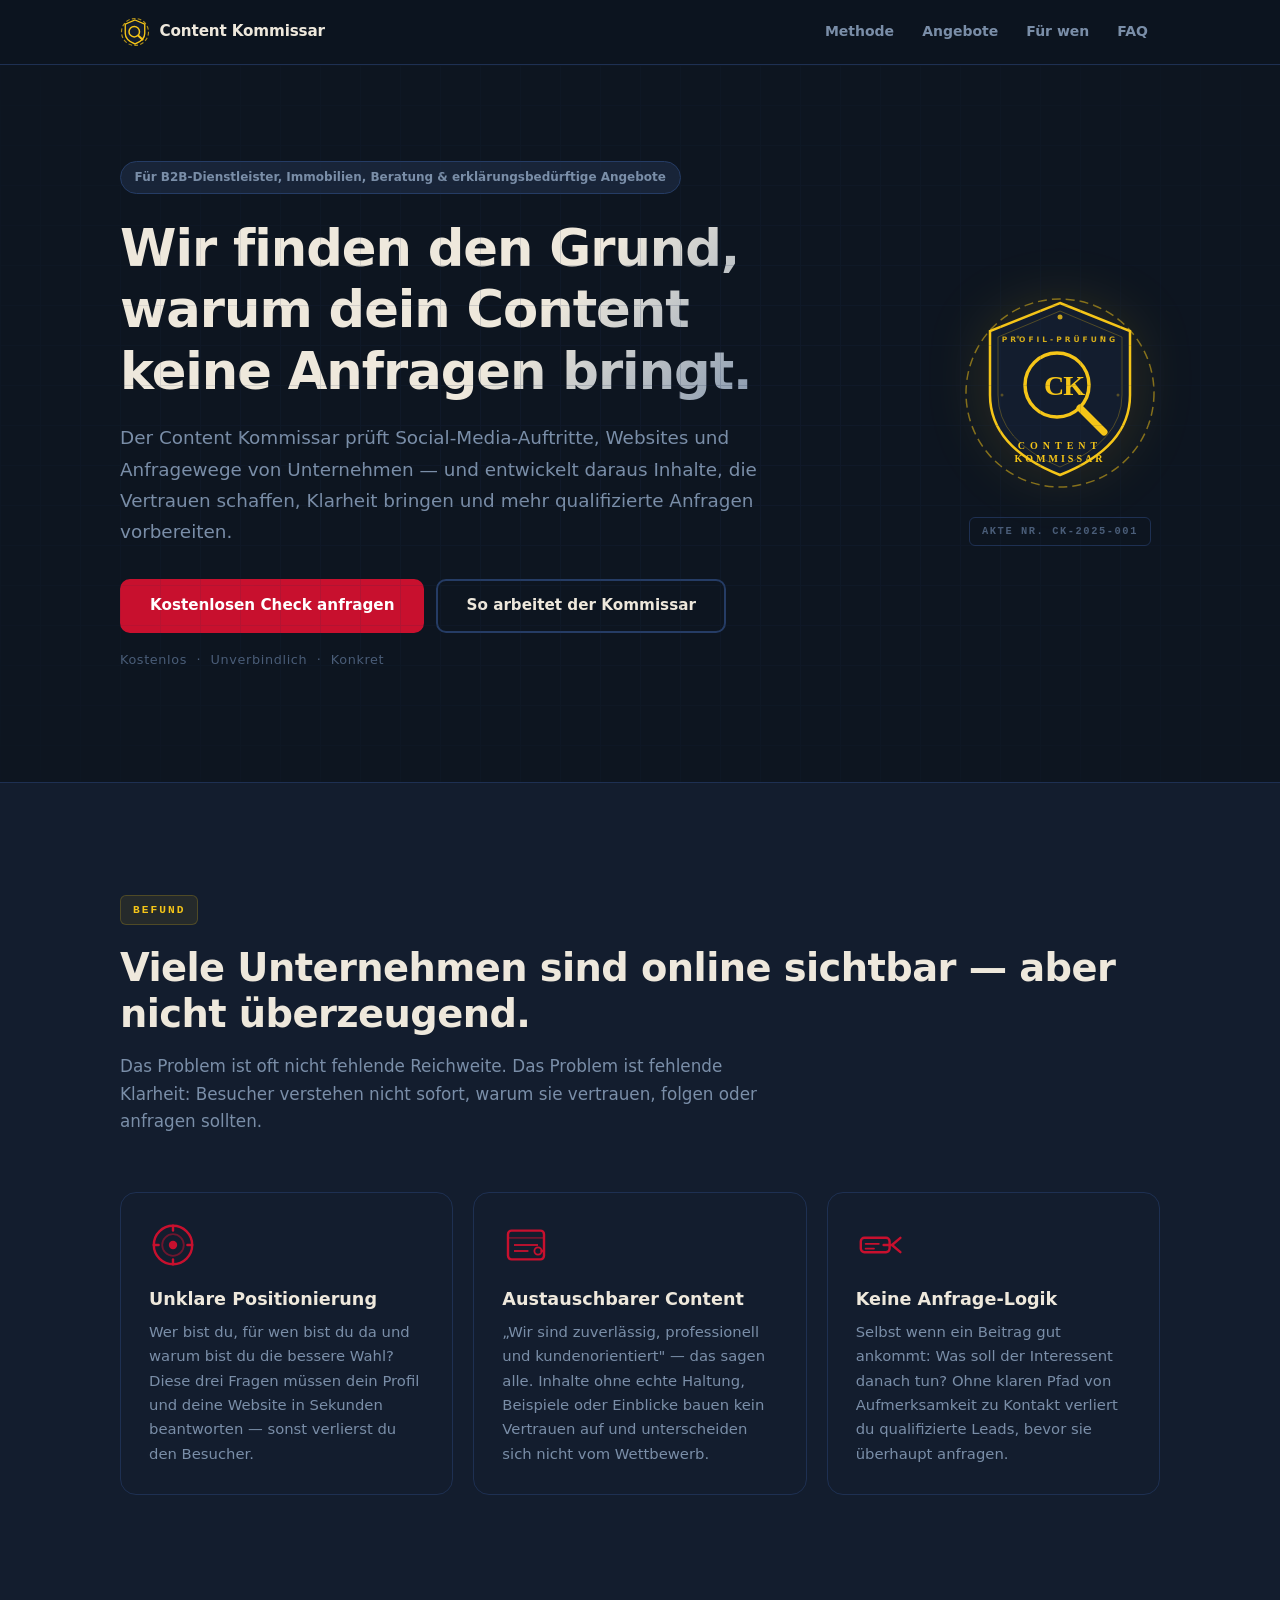
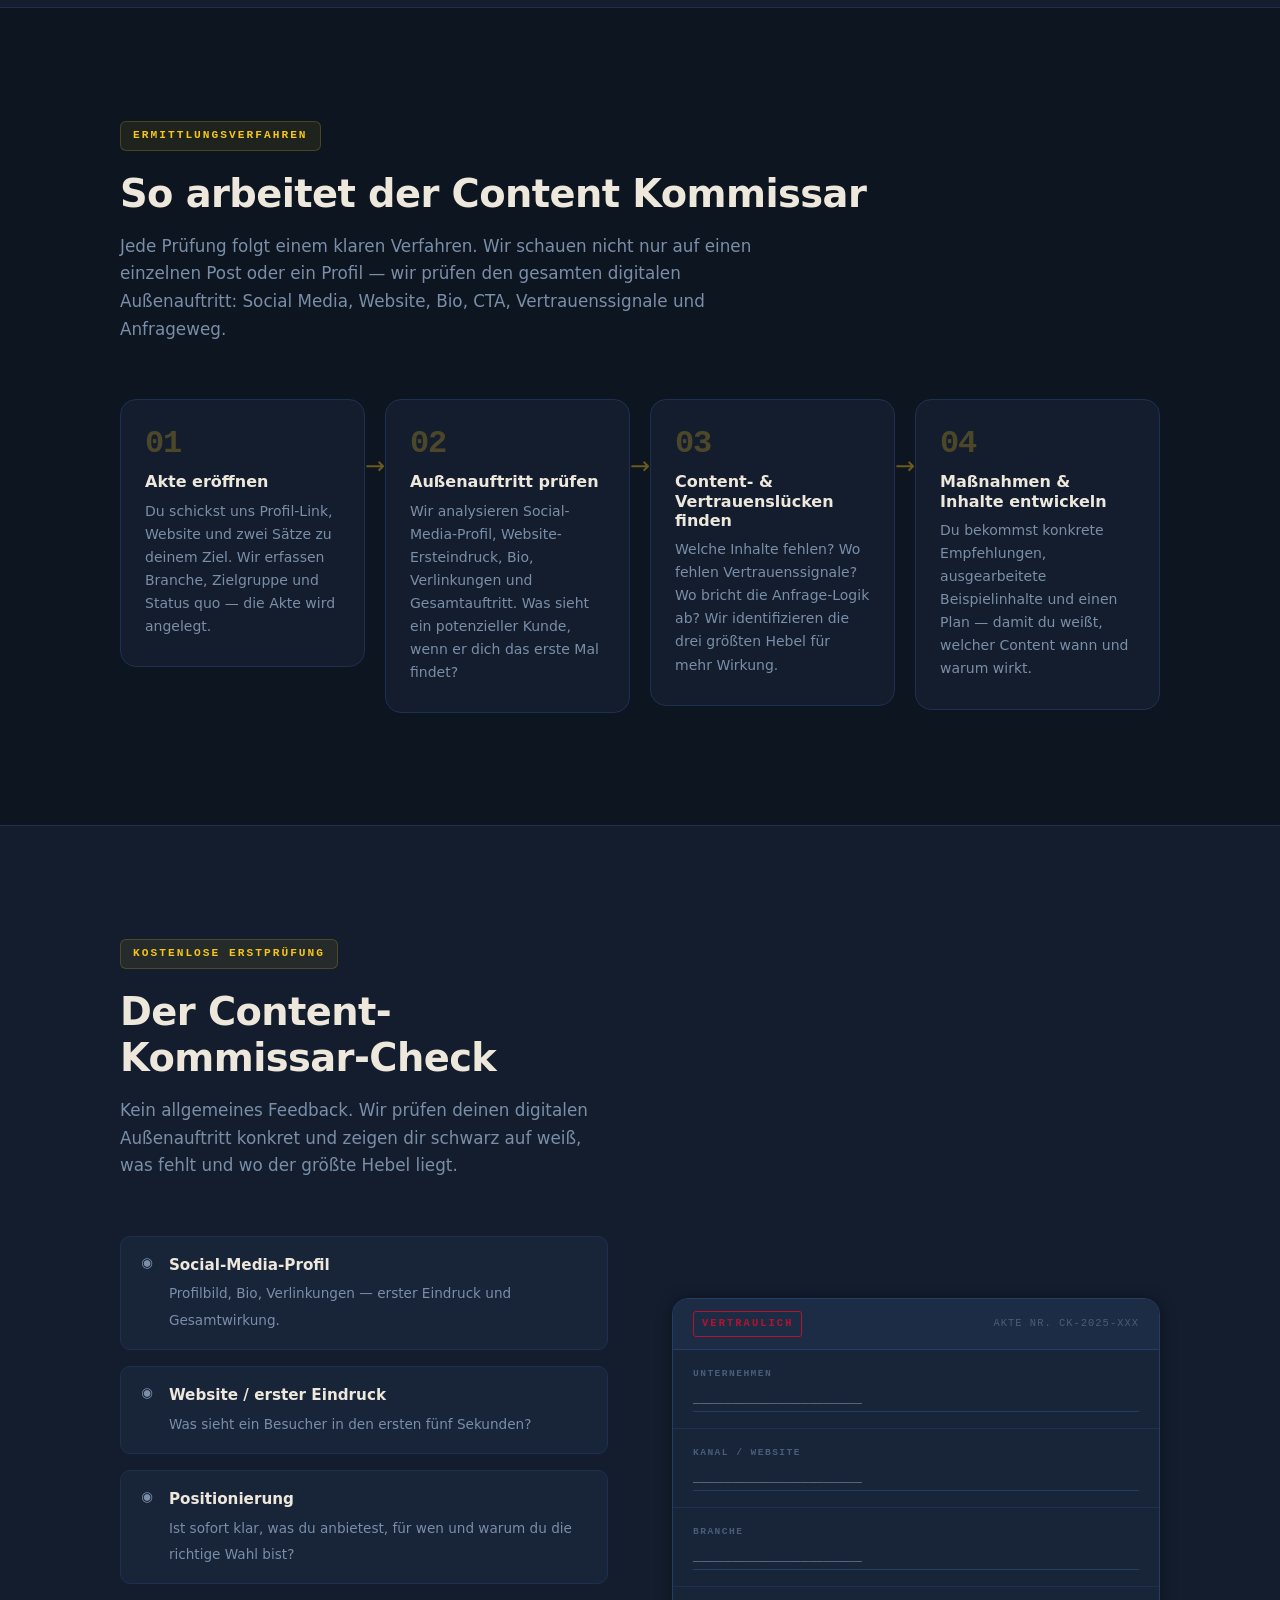
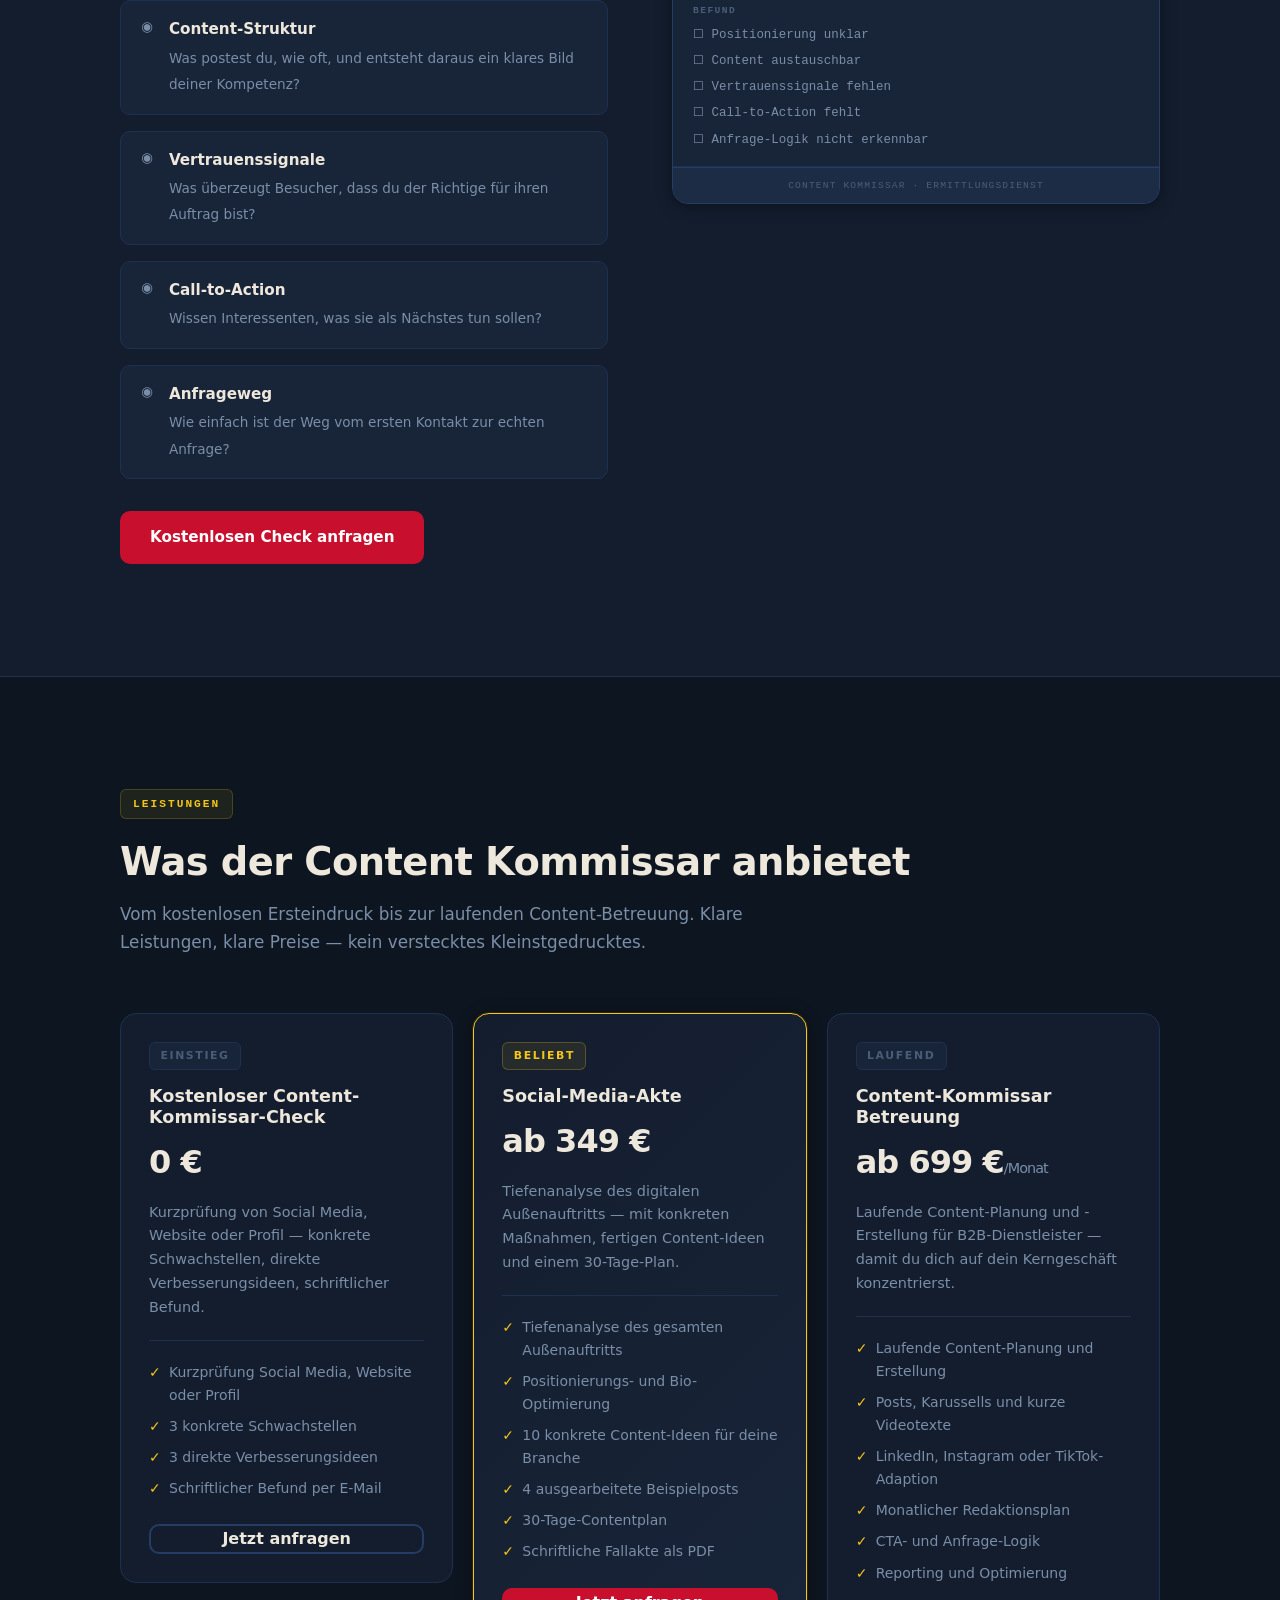
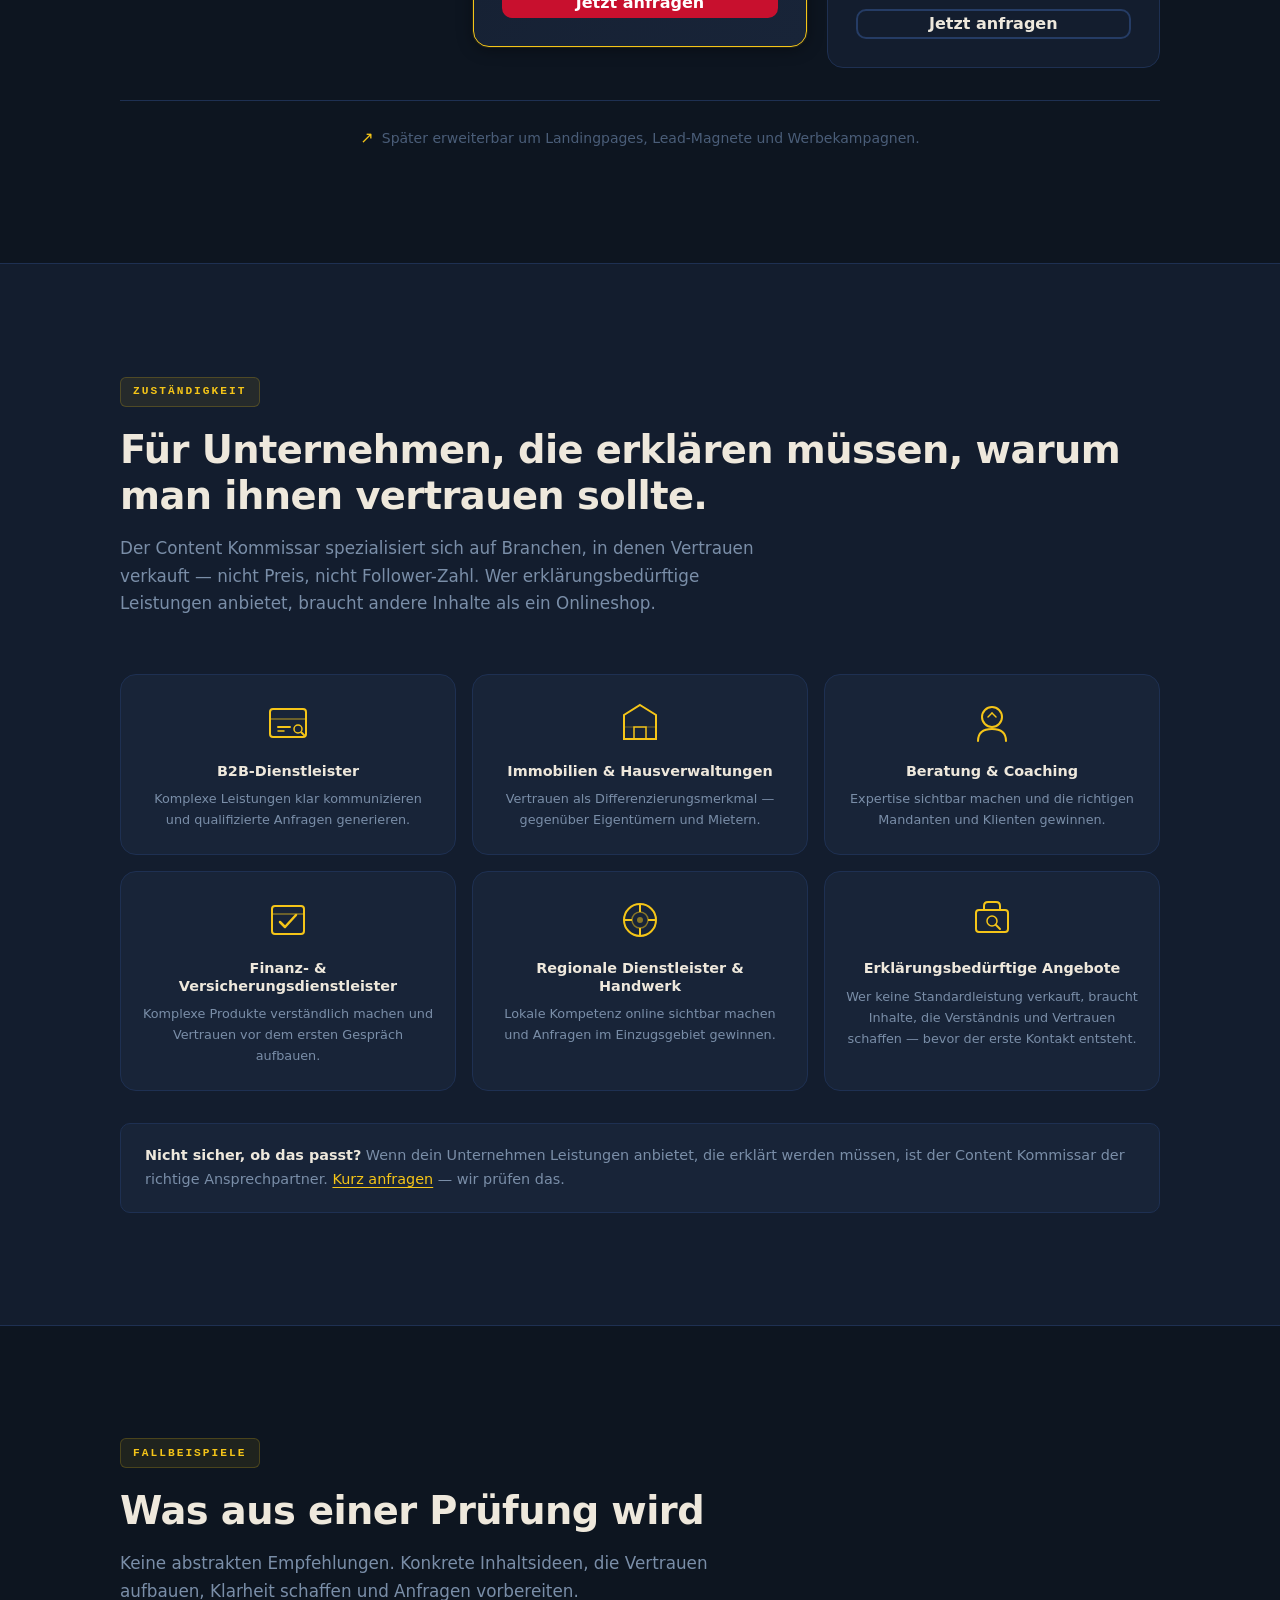
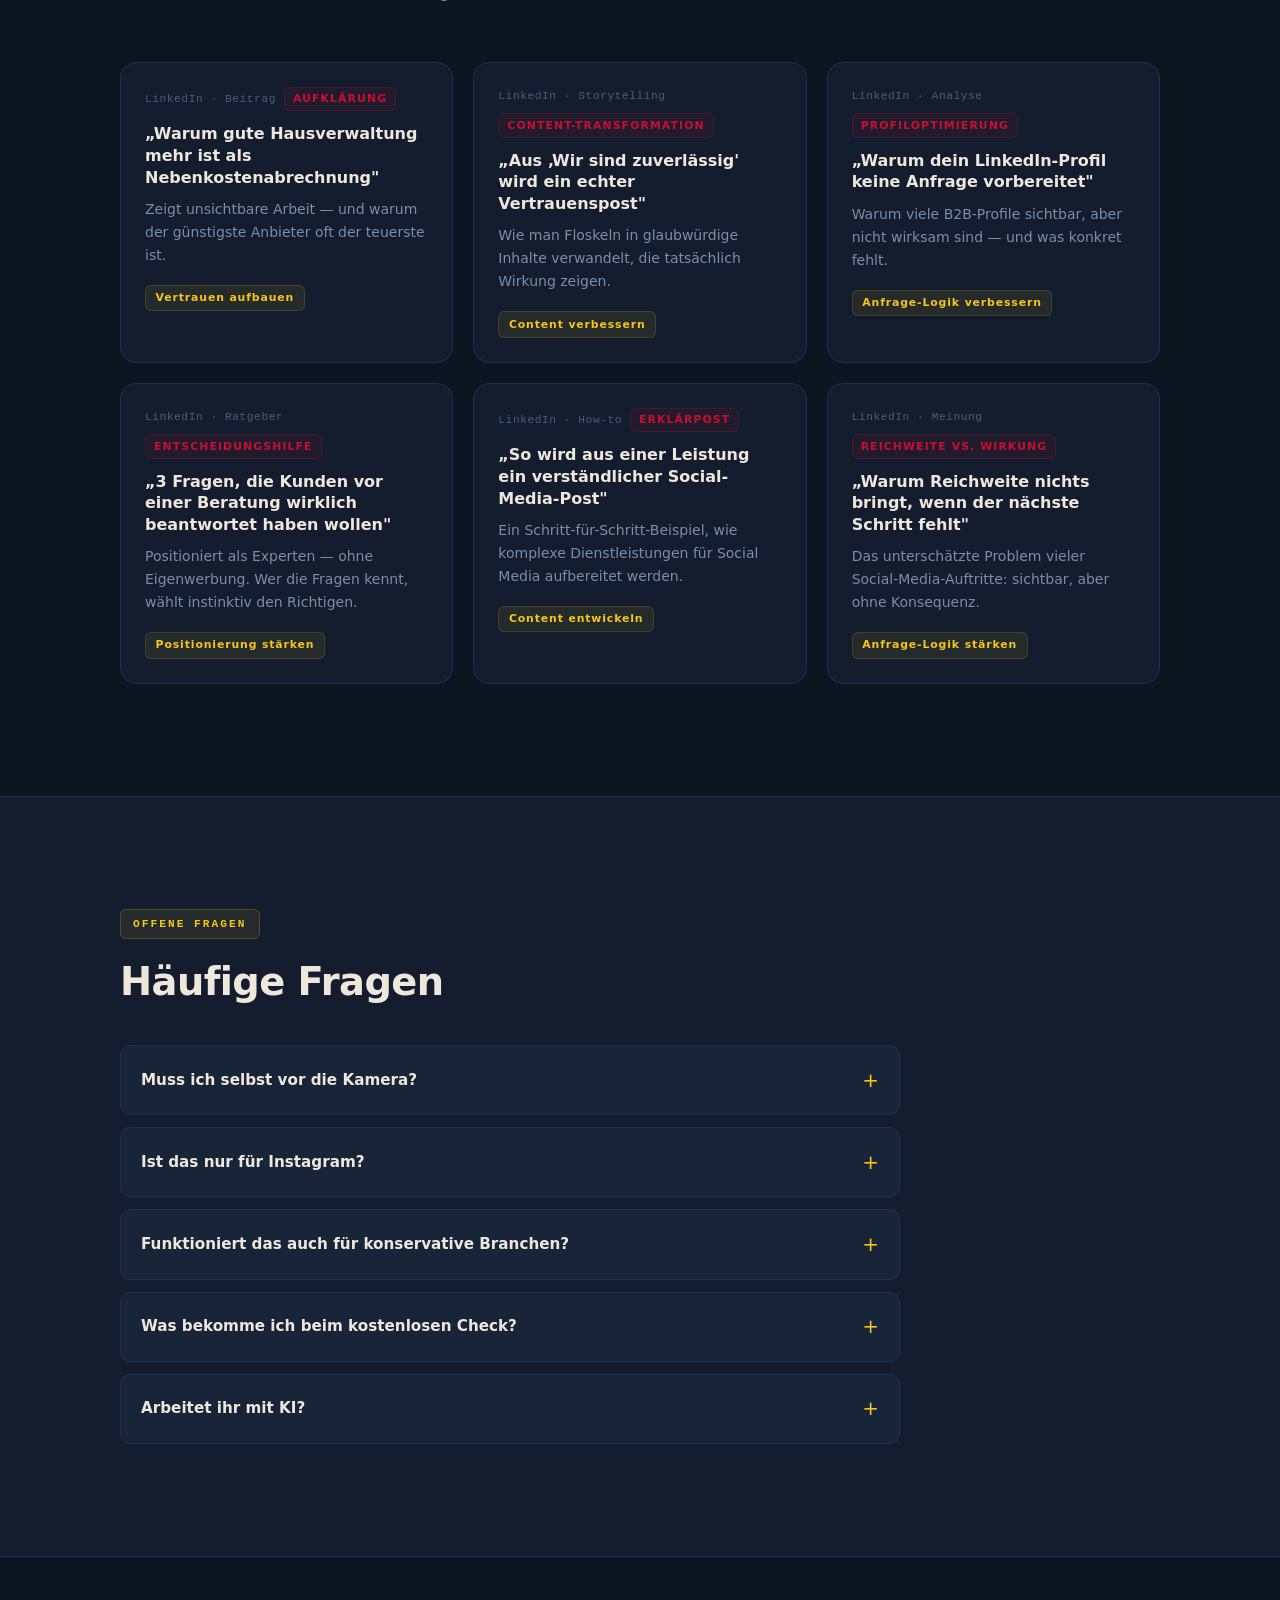
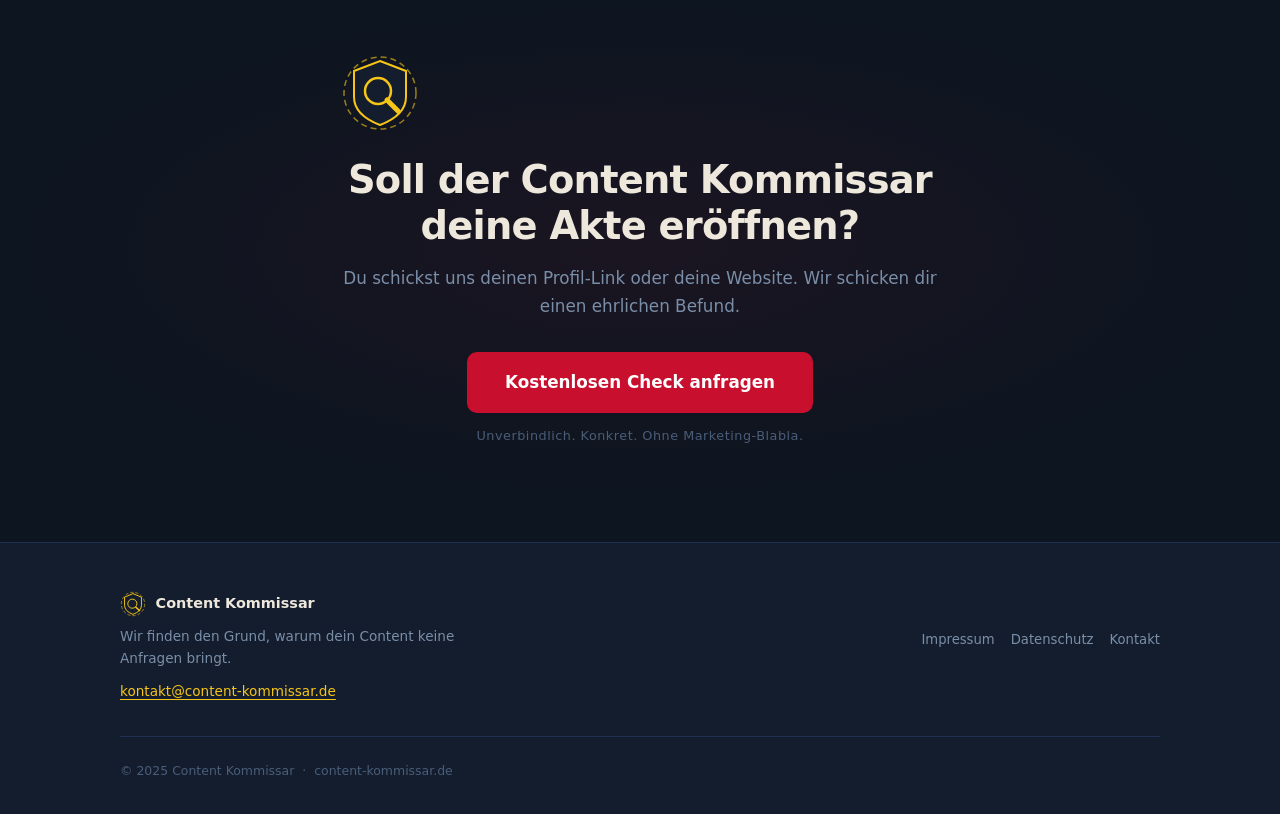
==== commit 74cdd19c: "Add files via upload" ====
--- a/index.html
+++ b/index.html
@@ -3,20 +3,17 @@
 <head>
   <meta charset="UTF-8">
   <meta name="viewport" content="width=device-width, initial-scale=1.0">
-  <title>Content Kommissar – Social-Media-Profilcheck für B2B-Dienstleister</title>
-  <meta name="description" content="Der Content Kommissar prüft Social-Media-Auftritte von Unternehmen und zeigt, welche Inhalte Vertrauen schaffen, Sichtbarkeit erhöhen und Anfragen vorbereiten.">
+  <title>Content Kommissar – Social-Media & Content-Marketing für B2B-Dienstleister</title>
+  <meta name="description" content="Der Content Kommissar prüft Social-Media-Auftritte, Websites und Anfragewege von Unternehmen und entwickelt daraus Inhalte, die Vertrauen schaffen und qualifizierte Anfragen vorbereiten.">
 
   <!-- Open Graph -->
   <meta property="og:type"        content="website">
   <meta property="og:url"         content="https://content-kommissar.de">
-  <meta property="og:title"       content="Content Kommissar – Social-Media-Profilcheck für B2B-Dienstleister">
+  <meta property="og:title"       content="Content Kommissar – Content-Marketing für B2B-Dienstleister">
   <meta property="og:description" content="Wir finden den Grund, warum dein Content keine Anfragen bringt.">
   <meta property="og:locale"      content="de_DE">
 
-  <!-- Canonical -->
   <link rel="canonical" href="https://content-kommissar.de">
-
-  <!-- Styles -->
   <link rel="stylesheet" href="styles.css">
 </head>
 <body>
@@ -27,8 +24,7 @@
 <header class="nav-header" id="nav">
   <div class="container nav-inner">
 
-    <a href="#hero" class="nav-logo" aria-label="Content Kommissar – Zurück zur Startseite">
-      <!-- Inline badge icon (small) -->
+    <a href="#hero" class="nav-logo" aria-label="Content Kommissar – Startseite">
       <svg xmlns="http://www.w3.org/2000/svg" viewBox="0 0 40 40" width="30" height="30" aria-hidden="true" focusable="false">
         <circle cx="20" cy="20" r="18" fill="none" stroke="#f5c518" stroke-width="1.5" stroke-dasharray="5 3" opacity="0.7"/>
         <path d="M20 4 L33 9.5 L33 22 Q33 31 20 36 Q7 31 7 22 L7 9.5 Z" fill="#131d2e" stroke="#f5c518" stroke-width="1.8"/>
@@ -40,16 +36,16 @@
 
     <nav aria-label="Hauptnavigation">
       <ul class="nav-links">
-        <li><a href="#prozess">Prüfung</a></li>
+        <li><a href="#prozess">Methode</a></li>
         <li><a href="#angebote">Angebote</a></li>
         <li><a href="#zielgruppe">Für wen</a></li>
         <li><a href="#faq">FAQ</a></li>
       </ul>
     </nav>
 
-    <a href="mailto:kontakt@content-kommissar.de?subject=Kostenloser%20Profil-Check&body=Hallo%20Content%20Kommissar%2C%0A%0Aich%20m%C3%B6chte%20einen%20kostenlosen%20Profil-Check%20anfragen.%0A%0AMein%20Unternehmen%3A%20%0AMein%20Profil%2FWebsite%3A%20%0AMein%20Ziel%3A%20%0A"
-       class="btn btn-primary btn-sm" style="display:none;" id="nav-cta">
-      Profil-Check anfragen
+    <a href="mailto:kontakt@content-kommissar.de?subject=Kostenloser%20Content-Kommissar-Check&body=Hallo%20Content%20Kommissar%2C%0A%0Aich%20m%C3%B6chte%20einen%20kostenlosen%20Check%20anfragen.%0A%0AMein%20Unternehmen%3A%20%0AMeine%20Website%2Fmein%20Profil%3A%20%0AMein%20Ziel%3A%20%0A"
+       class="btn btn-primary btn-sm" id="nav-cta" style="display:none;">
+      Check anfragen
     </a>
 
     <button class="nav-toggle" aria-label="Menü öffnen" aria-expanded="false" aria-controls="mobile-nav">
@@ -58,27 +54,26 @@
   </div>
 </header>
 
-<!-- Mobile navigation (revealed by JS) -->
 <nav class="mobile-nav" id="mobile-nav" aria-label="Mobile Navigation">
-  <a href="#prozess">Prüfung</a>
+  <a href="#prozess">Methode</a>
   <a href="#angebote">Angebote</a>
   <a href="#zielgruppe">Für wen</a>
   <a href="#faq">FAQ</a>
-  <a href="mailto:kontakt@content-kommissar.de?subject=Kostenloser%20Profil-Check&body=Hallo%20Content%20Kommissar%2C%0A%0Aich%20m%C3%B6chte%20einen%20kostenlosen%20Profil-Check%20anfragen.%0A%0AMein%20Unternehmen%3A%20%0AMein%20Profil%2FWebsite%3A%20%0AMein%20Ziel%3A%20%0A"
-     class="btn btn-primary btn-md">Profil-Check anfragen</a>
+  <a href="mailto:kontakt@content-kommissar.de?subject=Kostenloser%20Content-Kommissar-Check&body=Hallo%20Content%20Kommissar%2C%0A%0Aich%20m%C3%B6chte%20einen%20kostenlosen%20Check%20anfragen.%0A%0AMein%20Unternehmen%3A%20%0AMeine%20Website%2Fmein%20Profil%3A%20%0AMein%20Ziel%3A%20%0A"
+     class="btn btn-primary btn-md">Check anfragen</a>
 </nav>
 
 <main>
 
   <!-- ============================================================
-       1. HERO SECTION
+       1. HERO
        ============================================================ -->
   <section id="hero" class="section section-hero">
     <div class="container hero-inner">
 
       <div class="hero-content">
         <div class="hero-badge-row">
-          <span class="badge badge-trust">Für B2B-Dienstleister, Hausverwaltungen &amp; erklärungsbedürftige Angebote</span>
+          <span class="badge badge-trust">Für B2B-Dienstleister, Immobilien, Beratung &amp; erklärungsbedürftige Angebote</span>
         </div>
 
         <h1 class="hero-headline">
@@ -86,51 +81,40 @@
         </h1>
 
         <p class="hero-subheadline">
-          Der Content Kommissar prüft Social-Media-Auftritte von Unternehmen und zeigt, welche Inhalte Vertrauen schaffen, Sichtbarkeit erhöhen und Anfragen vorbereiten.
+          Der Content Kommissar prüft Social-Media-Auftritte, Websites und Anfragewege von Unternehmen — und entwickelt daraus Inhalte, die Vertrauen schaffen, Klarheit bringen und mehr qualifizierte Anfragen vorbereiten.
         </p>
 
         <div class="hero-cta-group">
-          <a href="mailto:kontakt@content-kommissar.de?subject=Kostenloser%20Profil-Check&body=Hallo%20Content%20Kommissar%2C%0A%0Aich%20m%C3%B6chte%20einen%20kostenlosen%20Profil-Check%20anfragen.%0A%0AMein%20Unternehmen%3A%20%0AMein%20Profil%2FWebsite%3A%20%0AMein%20Ziel%3A%20%0A"
+          <a href="mailto:kontakt@content-kommissar.de?subject=Kostenloser%20Content-Kommissar-Check&body=Hallo%20Content%20Kommissar%2C%0A%0Aich%20m%C3%B6chte%20einen%20kostenlosen%20Check%20anfragen.%0A%0AMein%20Unternehmen%3A%20%0AMeine%20Website%2Fmein%20Profil%3A%20%0AMein%20Ziel%3A%20%0A"
              class="btn btn-primary btn-lg">
-            Kostenlosen Profil-Check anfragen
+            Kostenlosen Check anfragen
           </a>
-          <a href="#prozess" class="btn btn-secondary btn-lg">So läuft die Prüfung ab</a>
+          <a href="#prozess" class="btn btn-secondary btn-lg">So arbeitet der Kommissar</a>
         </div>
 
         <p class="hero-note">Kostenlos &nbsp;·&nbsp; Unverbindlich &nbsp;·&nbsp; Konkret</p>
       </div>
 
-      <!-- Hero visual: large badge mascot -->
       <div class="hero-visual" aria-hidden="true">
         <svg xmlns="http://www.w3.org/2000/svg" viewBox="0 0 200 220" class="hero-badge-svg"
-             role="img" aria-label="Content Kommissar Dienstmarke">
-          <!-- Outer dashed ring -->
+             role="img" aria-label="Content Kommissar Badge">
           <circle cx="100" cy="108" r="94" fill="none" stroke="#f5c518" stroke-width="1.5"
                   stroke-dasharray="9 5" opacity="0.5"/>
-          <!-- Main shield -->
           <path d="M100 18 L170 46 L170 110 Q170 162 100 190 Q30 162 30 110 L30 46 Z"
                 fill="#131d2e" stroke="#f5c518" stroke-width="2.5"/>
-          <!-- Inner shield detail -->
           <path d="M100 26 L162 52 L162 110 Q162 156 100 182 Q38 156 38 110 L38 52 Z"
                 fill="none" stroke="#f5c518" stroke-width="0.8" opacity="0.35"/>
-          <!-- Magnifying glass circle -->
           <circle cx="97" cy="100" r="32" fill="none" stroke="#f5c518" stroke-width="3.5"/>
-          <!-- Magnifying glass handle -->
           <line x1="120" y1="123" x2="144" y2="147" stroke="#f5c518" stroke-width="7"
                 stroke-linecap="round"/>
-          <!-- CK monogram inside glass -->
           <text x="84" y="110" font-family="Georgia,serif" font-size="28" font-weight="900"
                 fill="#f5c518" letter-spacing="-1">CK</text>
-          <!-- Top label -->
           <text x="100" y="57" text-anchor="middle" font-family="system-ui,sans-serif"
-                font-size="7.5" font-weight="700" fill="#f5c518" letter-spacing="3"
-                opacity="0.85" text-transform="uppercase">PROFIL-PRÜFUNG</text>
-          <!-- Bottom labels -->
+                font-size="7.5" font-weight="700" fill="#f5c518" letter-spacing="3" opacity="0.85">PROFIL-PRÜFUNG</text>
           <text x="100" y="164" text-anchor="middle" font-family="Georgia,serif"
                 font-size="10" font-weight="700" fill="#f5c518" letter-spacing="5">CONTENT</text>
           <text x="100" y="177" text-anchor="middle" font-family="Georgia,serif"
                 font-size="10" font-weight="700" fill="#f5c518" letter-spacing="3">KOMMISSAR</text>
-          <!-- Decorative dots -->
           <circle cx="100" cy="32" r="2.5" fill="#f5c518" opacity="0.8"/>
           <circle cx="58"  cy="52" r="1.5" fill="#f5c518" opacity="0.5"/>
           <circle cx="142" cy="52" r="1.5" fill="#f5c518" opacity="0.5"/>
@@ -141,20 +125,19 @@
       </div>
 
     </div>
-    <!-- Background grid decoration -->
     <div class="hero-bg-grid" aria-hidden="true"></div>
   </section>
 
 
   <!-- ============================================================
-       2. PROBLEM SECTION
+       2. PROBLEM
        ============================================================ -->
   <section id="problem" class="section section-problem">
     <div class="container">
       <div class="section-label">Befund</div>
-      <h2 class="section-headline reveal">Viele Profile sehen okay aus — verkaufen aber nichts.</h2>
+      <h2 class="section-headline reveal">Viele Unternehmen sind online sichtbar — aber nicht überzeugend.</h2>
       <p class="section-subtext reveal">
-        Die meisten Unternehmen haben kein Reichweitenproblem. Sie haben ein Vertrauens- und Klarheitsproblem. Das ist der Unterschied zwischen Sichtbarkeit und Wirkung.
+        Das Problem ist oft nicht fehlende Reichweite. Das Problem ist fehlende Klarheit: Besucher verstehen nicht sofort, warum sie vertrauen, folgen oder anfragen sollten.
       </p>
 
       <div class="grid grid-3 problem-grid">
@@ -172,20 +155,22 @@
             </svg>
           </div>
           <h3>Unklare Positionierung</h3>
-          <p>Besucher verstehen in den ersten Sekunden nicht, was das Unternehmen macht, für wen es da ist und warum es die richtige Wahl ist. Kein klares Profil, keine Anfrage.</p>
+          <p>Wer bist du, für wen bist du da und warum bist du die bessere Wahl? Diese drei Fragen müssen dein Profil und deine Website in Sekunden beantworten — sonst verlierst du den Besucher.</p>
         </div>
 
         <div class="card card-problem reveal">
           <div class="problem-icon">
             <svg viewBox="0 0 40 40" fill="none" xmlns="http://www.w3.org/2000/svg" aria-hidden="true">
-              <path d="M20 4 L34 10 L34 22 Q34 32 20 36 Q6 32 6 22 L6 10 Z" stroke="#c8102e" stroke-width="2"/>
-              <path d="M20 10 L29 14 L29 22 Q29 28 20 31 Q11 28 11 22 L11 14 Z" stroke="#c8102e" stroke-width="1" opacity="0.4"/>
-              <line x1="14" y1="20" x2="18" y2="24" stroke="#c8102e" stroke-width="2.5" stroke-linecap="round"/>
-              <line x1="18" y1="24" x2="26" y2="16" stroke="#c8102e" stroke-width="2.5" stroke-linecap="round"/>
-            </svg>
-          </div>
-          <h3>Zu wenig Vertrauen</h3>
-          <p>Allgemeine Aussagen wie „Wir sind zuverlässig" überzeugen niemanden. Ohne Einblicke, Belege und klare Stimme wirkt jedes Profil wie das nächste.</p>
+              <rect x="5" y="8" width="30" height="24" rx="3" stroke="#c8102e" stroke-width="2"/>
+              <line x1="5"  y1="14" x2="35" y2="14" stroke="#c8102e" stroke-width="1.5" opacity="0.5"/>
+              <line x1="10" y1="20" x2="30" y2="20" stroke="#c8102e" stroke-width="1.5"/>
+              <line x1="10" y1="25" x2="22" y2="25" stroke="#c8102e" stroke-width="1.5"/>
+              <circle cx="30" cy="25" r="3" stroke="#c8102e" stroke-width="1.5"/>
+              <line x1="33" y1="25" x2="35" y2="25" stroke="#c8102e" stroke-width="2" stroke-linecap="round"/>
+            </svg>
+          </div>
+          <h3>Austauschbarer Content</h3>
+          <p>„Wir sind zuverlässig, professionell und kundenorientiert" — das sagen alle. Inhalte ohne echte Haltung, Beispiele oder Einblicke bauen kein Vertrauen auf und unterscheiden sich nicht vom Wettbewerb.</p>
         </div>
 
         <div class="card card-problem reveal">
@@ -197,24 +182,24 @@
               <path d="M30 20 L37 14 M30 20 L37 26 M30 20 L23 20" stroke="#c8102e" stroke-width="2" stroke-linecap="round" stroke-linejoin="round"/>
             </svg>
           </div>
-          <h3>Kein klarer nächster Schritt</h3>
-          <p>Wer sich interessiert, weiß nicht, was er tun soll. Kein Angebot. Kein Link. Keine Einladung. Der Interessent geht — und kommt selten zurück.</p>
-        </div>
-
-      </div>
-    </div>
-  </section>
-
-
-  <!-- ============================================================
-       3. PROCESS / INVESTIGATION SECTION
+          <h3>Keine Anfrage-Logik</h3>
+          <p>Selbst wenn ein Beitrag gut ankommt: Was soll der Interessent danach tun? Ohne klaren Pfad von Aufmerksamkeit zu Kontakt verliert du qualifizierte Leads, bevor sie überhaupt anfragen.</p>
+        </div>
+
+      </div>
+    </div>
+  </section>
+
+
+  <!-- ============================================================
+       3. PROZESS
        ============================================================ -->
   <section id="prozess" class="section section-process">
     <div class="container">
       <div class="section-label">Ermittlungsverfahren</div>
       <h2 class="section-headline reveal">So arbeitet der Content Kommissar</h2>
       <p class="section-subtext reveal">
-        Jede Prüfung läuft nach einem klaren Verfahren ab. Kein Bauchgefühl, keine Floskel-Checkliste — sondern ein strukturierter Blick auf das, was deinen Außenauftritt wirksam oder wirkungslos macht.
+        Jede Prüfung folgt einem klaren Verfahren. Wir schauen nicht nur auf einen einzelnen Post oder ein Profil — wir prüfen den gesamten digitalen Außenauftritt: Social Media, Website, Bio, CTA, Vertrauenssignale und Anfrageweg.
       </p>
 
       <div class="process-steps">
@@ -223,7 +208,7 @@
           <div class="step-number">01</div>
           <div class="step-content">
             <h3>Akte eröffnen</h3>
-            <p>Du schickst uns deinen Profil-Link und zwei Sätze zu deinem Ziel. Wir erfassen Plattform, Branche und Status quo — die Akte wird angelegt.</p>
+            <p>Du schickst uns Profil-Link, Website und zwei Sätze zu deinem Ziel. Wir erfassen Branche, Zielgruppe und Status quo — die Akte wird angelegt.</p>
           </div>
         </div>
 
@@ -232,8 +217,8 @@
         <div class="process-step reveal">
           <div class="step-number">02</div>
           <div class="step-content">
-            <h3>Profil prüfen</h3>
-            <p>Wir analysieren Profilbild, Bio, Verlinkungen und den ersten Eindruck. Was sieht jemand Fremdes, wenn er dein Profil zum ersten Mal öffnet?</p>
+            <h3>Außenauftritt prüfen</h3>
+            <p>Wir analysieren Social-Media-Profil, Website-Ersteindruck, Bio, Verlinkungen und Gesamtauftritt. Was sieht ein potenzieller Kunde, wenn er dich das erste Mal findet?</p>
           </div>
         </div>
 
@@ -242,8 +227,8 @@
         <div class="process-step reveal">
           <div class="step-number">03</div>
           <div class="step-content">
-            <h3>Content-Lücken finden</h3>
-            <p>Welche Inhalte fehlen? Wo fehlt Vertrauen? Wo ist der Call-to-Action unklar? Wir identifizieren die drei größten Hebel für dein Profil.</p>
+            <h3>Content- &amp; Vertrauenslücken finden</h3>
+            <p>Welche Inhalte fehlen? Wo fehlen Vertrauenssignale? Wo bricht die Anfrage-Logik ab? Wir identifizieren die drei größten Hebel für mehr Wirkung.</p>
           </div>
         </div>
 
@@ -252,18 +237,18 @@
         <div class="process-step reveal">
           <div class="step-number">04</div>
           <div class="step-content">
-            <h3>Bessere Inhalte vorschlagen</h3>
-            <p>Du bekommst konkrete Empfehlungen: Welcher Inhalt fehlt, wie er aussehen soll und welchen Effekt er auf Vertrauen und Anfragen hat.</p>
-          </div>
-        </div>
-
-      </div>
-    </div>
-  </section>
-
-
-  <!-- ============================================================
-       4. KOSTENLOSER PROFIL-CHECK DETAILS
+            <h3>Maßnahmen &amp; Inhalte entwickeln</h3>
+            <p>Du bekommst konkrete Empfehlungen, ausgearbeitete Beispielinhalte und einen Plan — damit du weißt, welcher Content wann und warum wirkt.</p>
+          </div>
+        </div>
+
+      </div>
+    </div>
+  </section>
+
+
+  <!-- ============================================================
+       4. PROFIL-CHECK DETAILS
        ============================================================ -->
   <section id="profil-check" class="section section-check">
     <div class="container">
@@ -271,23 +256,30 @@
 
         <div class="check-content">
           <div class="section-label">Kostenlose Erstprüfung</div>
-          <h2 class="section-headline reveal">Was beim Profil-Check konkret geprüft wird</h2>
+          <h2 class="section-headline reveal">Der Content-Kommissar-Check</h2>
           <p class="section-subtext reveal">
-            Der kostenlose Check ist kein allgemeines Feedback. Wir schauen uns an, was wirklich fehlt — und schreiben es dir schwarz auf weiß.
+            Kein allgemeines Feedback. Wir prüfen deinen digitalen Außenauftritt konkret und zeigen dir schwarz auf weiß, was fehlt und wo der größte Hebel liegt.
           </p>
 
           <ul class="check-list">
             <li class="reveal">
               <span class="check-item-icon" aria-hidden="true">◉</span>
               <div>
-                <strong>Profilbild &amp; erster Eindruck</strong>
-                <span>Wirkt das Profil professionell und vertrauenswürdig auf Anhieb?</span>
+                <strong>Social-Media-Profil</strong>
+                <span>Profilbild, Bio, Verlinkungen — erster Eindruck und Gesamtwirkung.</span>
               </div>
             </li>
             <li class="reveal">
               <span class="check-item-icon" aria-hidden="true">◉</span>
               <div>
-                <strong>Bio &amp; Beschreibung</strong>
+                <strong>Website / erster Eindruck</strong>
+                <span>Was sieht ein Besucher in den ersten fünf Sekunden?</span>
+              </div>
+            </li>
+            <li class="reveal">
+              <span class="check-item-icon" aria-hidden="true">◉</span>
+              <div>
+                <strong>Positionierung</strong>
                 <span>Ist sofort klar, was du anbietest, für wen und warum du die richtige Wahl bist?</span>
               </div>
             </li>
@@ -295,7 +287,7 @@
               <span class="check-item-icon" aria-hidden="true">◉</span>
               <div>
                 <strong>Content-Struktur</strong>
-                <span>Was postest du, wie oft, und macht es einen echten Unterschied?</span>
+                <span>Was postest du, wie oft, und entsteht daraus ein klares Bild deiner Kompetenz?</span>
               </div>
             </li>
             <li class="reveal">
@@ -315,19 +307,18 @@
             <li class="reveal">
               <span class="check-item-icon" aria-hidden="true">◉</span>
               <div>
-                <strong>Anfrage-Logik</strong>
-                <span>Bereitet dein Content den Weg zu einer echten Anfrage vor — oder endet er ins Leere?</span>
+                <strong>Anfrageweg</strong>
+                <span>Wie einfach ist der Weg vom ersten Kontakt zur echten Anfrage?</span>
               </div>
             </li>
           </ul>
 
-          <a href="mailto:kontakt@content-kommissar.de?subject=Kostenloser%20Profil-Check&body=Hallo%20Content%20Kommissar%2C%0A%0Aich%20m%C3%B6chte%20einen%20kostenlosen%20Profil-Check%20anfragen.%0A%0AMein%20Unternehmen%3A%20%0AMein%20Profil%2FWebsite%3A%20%0AMein%20Ziel%3A%20%0A"
+          <a href="mailto:kontakt@content-kommissar.de?subject=Kostenloser%20Content-Kommissar-Check&body=Hallo%20Content%20Kommissar%2C%0A%0Aich%20m%C3%B6chte%20einen%20kostenlosen%20Check%20anfragen.%0A%0AMein%20Unternehmen%3A%20%0AMeine%20Website%2Fmein%20Profil%3A%20%0AMein%20Ziel%3A%20%0A"
              class="btn btn-primary btn-lg reveal">
-            Profil-Check anfragen
+            Kostenlosen Check anfragen
           </a>
         </div>
 
-        <!-- Akte / File card visual -->
         <div class="check-visual reveal" aria-hidden="true">
           <div class="akte-card">
             <div class="akte-header">
@@ -339,7 +330,7 @@
               <span class="akte-value akte-blank">______________________</span>
             </div>
             <div class="akte-field">
-              <span class="akte-label">Plattform</span>
+              <span class="akte-label">Kanal / Website</span>
               <span class="akte-value akte-blank">______________________</span>
             </div>
             <div class="akte-field">
@@ -350,10 +341,10 @@
               <span class="akte-label">Befund</span>
               <div class="akte-findings">
                 <div class="akte-finding">☐ Positionierung unklar</div>
+                <div class="akte-finding">☐ Content austauschbar</div>
                 <div class="akte-finding">☐ Vertrauenssignale fehlen</div>
                 <div class="akte-finding">☐ Call-to-Action fehlt</div>
                 <div class="akte-finding">☐ Anfrage-Logik nicht erkennbar</div>
-                <div class="akte-finding">☐ Content ohne Strategie</div>
               </div>
             </div>
             <div class="akte-footer">CONTENT KOMMISSAR · ERMITTLUNGSDIENST</div>
@@ -366,33 +357,33 @@
 
 
   <!-- ============================================================
-       5. ANGEBOTE / PRICING
+       5. ANGEBOTE / LEISTUNGEN
        ============================================================ -->
   <section id="angebote" class="section section-offers">
     <div class="container">
       <div class="section-label">Leistungen</div>
       <h2 class="section-headline reveal">Was der Content Kommissar anbietet</h2>
       <p class="section-subtext reveal">
-        Von der kostenlosen Erstprüfung bis zur laufenden Betreuung. Klare Leistungen, klare Preise, keine versteckten Kosten.
+        Vom kostenlosen Ersteindruck bis zur laufenden Content-Betreuung. Klare Leistungen, klare Preise — kein verstecktes Kleinstgedrucktes.
       </p>
 
       <div class="grid grid-3 offers-grid">
 
-        <!-- A: Free Check -->
+        <!-- A: Kostenloser Check -->
         <div class="card card-offer reveal">
           <div class="offer-tag">Einstieg</div>
-          <h3 class="offer-name">Kostenloser Profil-Check</h3>
+          <h3 class="offer-name">Kostenloser Content-Kommissar-Check</h3>
           <div class="offer-price">0 €</div>
           <p class="offer-desc">
-            Der erste Blick in die Akte. Wir prüfen deinen Social-Media-Auftritt und zeigen konkret, wo die größten Lücken sind.
+            Kurzprüfung von Social Media, Website oder Profil — konkrete Schwachstellen, direkte Verbesserungsideen, schriftlicher Befund.
           </p>
           <ul class="offer-features">
-            <li>Analyse von Profil &amp; Bio</li>
-            <li>Bewertung des ersten Eindrucks</li>
-            <li>3 konkrete Handlungsempfehlungen</li>
-            <li>Schriftliches Feedback per E-Mail</li>
+            <li>Kurzprüfung Social Media, Website oder Profil</li>
+            <li>3 konkrete Schwachstellen</li>
+            <li>3 direkte Verbesserungsideen</li>
+            <li>Schriftlicher Befund per E-Mail</li>
           </ul>
-          <a href="mailto:kontakt@content-kommissar.de?subject=Kostenloser%20Profil-Check&body=Hallo%20Content%20Kommissar%2C%0A%0Aich%20m%C3%B6chte%20einen%20kostenlosen%20Profil-Check%20anfragen.%0A%0AMein%20Unternehmen%3A%20%0AMein%20Profil%2FWebsite%3A%20%0AMein%20Ziel%3A%20%0A"
+          <a href="mailto:kontakt@content-kommissar.de?subject=Kostenloser%20Content-Kommissar-Check&body=Hallo%20Content%20Kommissar%2C%0A%0Aich%20m%C3%B6chte%20einen%20kostenlosen%20Check%20anfragen.%0A%0AMein%20Unternehmen%3A%20%0AMeine%20Website%2Fmein%20Profil%3A%20%0AMein%20Ziel%3A%20%0A"
              class="btn btn-secondary btn-full">Jetzt anfragen</a>
         </div>
 
@@ -402,53 +393,61 @@
           <h3 class="offer-name">Social-Media-Akte</h3>
           <div class="offer-price">ab 349 €</div>
           <p class="offer-desc">
-            Einmalige Tiefenanalyse deines gesamten Außenauftritts. Du bekommst eine vollständige Fallakte mit konkreten Maßnahmen.
+            Tiefenanalyse des digitalen Außenauftritts — mit konkreten Maßnahmen, fertigen Content-Ideen und einem 30-Tage-Plan.
           </p>
           <ul class="offer-features">
-            <li>Vollständige Profilanalyse</li>
-            <li>Content-Strategie-Empfehlung</li>
-            <li>10 fertige Post-Ideen für deine Branche</li>
-            <li>Positionierungs-Vorschlag</li>
-            <li>Bio-Optimierung inklusive</li>
+            <li>Tiefenanalyse des gesamten Außenauftritts</li>
+            <li>Positionierungs- und Bio-Optimierung</li>
+            <li>10 konkrete Content-Ideen für deine Branche</li>
+            <li>4 ausgearbeitete Beispielposts</li>
+            <li>30-Tage-Contentplan</li>
             <li>Schriftliche Fallakte als PDF</li>
           </ul>
-          <a href="mailto:kontakt@content-kommissar.de?subject=Social-Media-Akte%20anfragen&body=Hallo%20Content%20Kommissar%2C%0A%0Aich%20interessiere%20mich%20f%C3%BCr%20die%20Social-Media-Akte.%0A%0AMein%20Unternehmen%3A%20%0AMein%20Profil%2FWebsite%3A%20%0AMeine%20Ziele%3A%20%0A"
+          <a href="mailto:kontakt@content-kommissar.de?subject=Social-Media-Akte%20anfragen&body=Hallo%20Content%20Kommissar%2C%0A%0Aich%20interessiere%20mich%20f%C3%BCr%20die%20Social-Media-Akte.%0A%0AMein%20Unternehmen%3A%20%0AMeine%20Website%2FProfil%3A%20%0AMeine%20Ziele%3A%20%0A"
              class="btn btn-primary btn-full">Jetzt anfragen</a>
         </div>
 
-        <!-- C: Starter monthly -->
+        <!-- C: Laufende Betreuung -->
         <div class="card card-offer reveal">
           <div class="offer-tag">Laufend</div>
-          <h3 class="offer-name">Content-Kommissar Starter</h3>
+          <h3 class="offer-name">Content-Kommissar Betreuung</h3>
           <div class="offer-price">ab 699 €<span class="offer-period">/Monat</span></div>
           <p class="offer-desc">
-            Laufende Content-Betreuung für B2B-Dienstleister. Wir übernehmen Planung und Erstellung — du konzentrierst dich auf dein Kerngeschäft.
+            Laufende Content-Planung und -Erstellung für B2B-Dienstleister — damit du dich auf dein Kerngeschäft konzentrierst.
           </p>
           <ul class="offer-features">
-            <li>8 Posts pro Monat inkl. Text</li>
-            <li>Monatliche Strategie-Abstimmung</li>
-            <li>Content-Kalender &amp; Planung</li>
-            <li>Laufende Profiloptimierung</li>
-            <li>Monatliches Reporting</li>
+            <li>Laufende Content-Planung und Erstellung</li>
+            <li>Posts, Karussells und kurze Videotexte</li>
+            <li>LinkedIn, Instagram oder TikTok-Adaption</li>
+            <li>Monatlicher Redaktionsplan</li>
+            <li>CTA- und Anfrage-Logik</li>
+            <li>Reporting und Optimierung</li>
           </ul>
-          <a href="mailto:kontakt@content-kommissar.de?subject=Content-Kommissar%20Starter%20anfragen&body=Hallo%20Content%20Kommissar%2C%0A%0Aich%20interessiere%20mich%20f%C3%BCr%20den%20Content-Kommissar%20Starter.%0A%0AMein%20Unternehmen%3A%20%0AMein%20Profil%2FWebsite%3A%20%0AMeine%20Ziele%3A%20%0A"
+          <a href="mailto:kontakt@content-kommissar.de?subject=Content-Kommissar%20Betreuung%20anfragen&body=Hallo%20Content%20Kommissar%2C%0A%0Aich%20interessiere%20mich%20f%C3%BCr%20die%20Content-Kommissar%20Betreuung.%0A%0AMein%20Unternehmen%3A%20%0AMeine%20Website%2FProfil%3A%20%0AMeine%20Ziele%3A%20%0A"
              class="btn btn-secondary btn-full">Jetzt anfragen</a>
         </div>
 
       </div>
-    </div>
-  </section>
-
-
-  <!-- ============================================================
-       6. ZIELGRUPPE / FOR WHOM
+
+      <!-- Teaser under cards -->
+      <div class="offers-teaser reveal">
+        <span class="offers-teaser-icon" aria-hidden="true">↗</span>
+        Später erweiterbar um Landingpages, Lead-Magnete und Werbekampagnen.
+      </div>
+
+    </div>
+  </section>
+
+
+  <!-- ============================================================
+       6. FÜR WEN
        ============================================================ -->
   <section id="zielgruppe" class="section section-audience">
     <div class="container">
       <div class="section-label">Zuständigkeit</div>
-      <h2 class="section-headline reveal">Für wen ist der Content Kommissar?</h2>
+      <h2 class="section-headline reveal">Für Unternehmen, die erklären müssen, warum man ihnen vertrauen sollte.</h2>
       <p class="section-subtext reveal">
-        Der Content Kommissar spezialisiert sich auf Branchen, in denen Vertrauen verkauft — nicht Reichweite. Wer erklärungsbedürftige Leistungen anbietet, braucht andere Inhalte als ein Onlineshop.
+        Der Content Kommissar spezialisiert sich auf Branchen, in denen Vertrauen verkauft — nicht Preis, nicht Follower-Zahl. Wer erklärungsbedürftige Leistungen anbietet, braucht andere Inhalte als ein Onlineshop.
       </p>
 
       <div class="audience-grid">
@@ -456,14 +455,16 @@
         <div class="audience-card reveal">
           <div class="audience-icon">
             <svg viewBox="0 0 48 48" fill="none" xmlns="http://www.w3.org/2000/svg" aria-hidden="true">
-              <rect x="8"  y="18" width="32" height="22" rx="2" stroke="#f5c518" stroke-width="2"/>
-              <path d="M16 18 V14 Q16 9 20 9 H28 Q32 9 32 14 V18" stroke="#f5c518" stroke-width="2"/>
-              <rect x="19" y="26" width="10" height="10" rx="1" stroke="#f5c518" stroke-width="1.5"/>
-              <line x1="8"  y1="26" x2="40" y2="26" stroke="#f5c518" stroke-width="1.5" opacity="0.4"/>
-            </svg>
-          </div>
-          <h3>Hausverwaltungen</h3>
-          <p>Komplexe Leistungen klar kommunizieren und Eigentümer überzeugen.</p>
+              <rect x="6"  y="10" width="36" height="28" rx="3" stroke="#f5c518" stroke-width="2"/>
+              <line x1="6"  y1="20" x2="42" y2="20" stroke="#f5c518" stroke-width="1.5" opacity="0.5"/>
+              <line x1="14" y1="28" x2="26" y2="28" stroke="#f5c518" stroke-width="2" stroke-linecap="round"/>
+              <line x1="14" y1="32" x2="20" y2="32" stroke="#f5c518" stroke-width="1.5" stroke-linecap="round"/>
+              <circle cx="34" cy="30" r="4" stroke="#f5c518" stroke-width="1.5"/>
+              <line x1="37.5" y1="33.5" x2="40" y2="36" stroke="#f5c518" stroke-width="2" stroke-linecap="round"/>
+            </svg>
+          </div>
+          <h3>B2B-Dienstleister</h3>
+          <p>Komplexe Leistungen klar kommunizieren und qualifizierte Anfragen generieren.</p>
         </div>
 
         <div class="audience-card reveal">
@@ -471,13 +472,13 @@
             <svg viewBox="0 0 48 48" fill="none" xmlns="http://www.w3.org/2000/svg" aria-hidden="true">
               <path d="M24 6 L40 16 V40 H8 V16 Z" stroke="#f5c518" stroke-width="2"/>
               <rect x="18" y="28" width="12" height="12" stroke="#f5c518" stroke-width="1.5"/>
-              <line x1="20" y1="6" x2="20" y2="2" stroke="#f5c518" stroke-width="1.5"/>
-              <line x1="24" y1="4" x2="24" y2="0" stroke="#f5c518" stroke-width="1.5"/>
-              <line x1="28" y1="6" x2="28" y2="2" stroke="#f5c518" stroke-width="1.5"/>
-            </svg>
-          </div>
-          <h3>Immobiliendienstleister</h3>
-          <p>Makler, Verwalter, Gutachter — Vertrauen als Wettbewerbsvorteil.</p>
+              <rect x="8"  y="18" width="32" height="22" rx="0" stroke="none"/>
+              <line x1="8"  y1="28" x2="18" y2="28" stroke="#f5c518" stroke-width="1" opacity="0.4"/>
+              <line x1="30" y1="28" x2="40" y2="28" stroke="#f5c518" stroke-width="1" opacity="0.4"/>
+            </svg>
+          </div>
+          <h3>Immobilien &amp; Hausverwaltungen</h3>
+          <p>Vertrauen als Differenzierungsmerkmal — gegenüber Eigentümern und Mietern.</p>
         </div>
 
         <div class="audience-card reveal">
@@ -489,8 +490,8 @@
               <line x1="24" y1="14" x2="28" y2="18" stroke="#f5c518" stroke-width="1.5" stroke-linecap="round"/>
             </svg>
           </div>
-          <h3>Beratungsunternehmen</h3>
-          <p>Expertise sichtbar machen und qualifizierte Mandanten gewinnen.</p>
+          <h3>Beratung &amp; Coaching</h3>
+          <p>Expertise sichtbar machen und die richtigen Mandanten und Klienten gewinnen.</p>
         </div>
 
         <div class="audience-card reveal">
@@ -502,7 +503,7 @@
             </svg>
           </div>
           <h3>Finanz- &amp; Versicherungsdienstleister</h3>
-          <p>Komplexe Themen verständlich und überzeugend kommunizieren.</p>
+          <p>Komplexe Produkte verständlich machen und Vertrauen vor dem ersten Gespräch aufbauen.</p>
         </div>
 
         <div class="audience-card reveal">
@@ -517,16 +518,29 @@
               <circle cx="24" cy="24" r="3" fill="#f5c518" opacity="0.5"/>
             </svg>
           </div>
-          <h3>Regionale B2B-Dienstleister</h3>
-          <p>Lokale Expertise online sichtbar machen und regionale Anfragen generieren.</p>
+          <h3>Regionale Dienstleister &amp; Handwerk</h3>
+          <p>Lokale Kompetenz online sichtbar machen und Anfragen im Einzugsgebiet gewinnen.</p>
+        </div>
+
+        <div class="audience-card reveal">
+          <div class="audience-icon">
+            <svg viewBox="0 0 48 48" fill="none" xmlns="http://www.w3.org/2000/svg" aria-hidden="true">
+              <rect x="8" y="14" width="32" height="22" rx="3" stroke="#f5c518" stroke-width="2"/>
+              <path d="M16 14 V10 Q16 6 20 6 H28 Q32 6 32 10 V14" stroke="#f5c518" stroke-width="2"/>
+              <circle cx="24" cy="25" r="5" stroke="#f5c518" stroke-width="1.5"/>
+              <line x1="28" y1="29" x2="32" y2="33" stroke="#f5c518" stroke-width="2" stroke-linecap="round"/>
+            </svg>
+          </div>
+          <h3>Erklärungsbedürftige Angebote</h3>
+          <p>Wer keine Standardleistung verkauft, braucht Inhalte, die Verständnis und Vertrauen schaffen — bevor der erste Kontakt entsteht.</p>
         </div>
 
       </div>
 
       <div class="audience-note reveal">
         <p>
-          <strong>Nicht dabei?</strong> Der Content Kommissar arbeitet grundsätzlich mit jedem Unternehmen, das komplexe oder erklärungsbedürftige Leistungen anbietet.
-          <a href="mailto:kontakt@content-kommissar.de?subject=Passt%20das%20zu%20uns%3F&body=Hallo%20Content%20Kommissar%2C%0A%0Aich%20bin%20in%20der%20Branche%3A%20%0A%0AKurze%20Beschreibung%20unseres%20Angebots%3A%20%0A">Kurz anfragen</a> — wir prüfen das.
+          <strong>Nicht sicher, ob das passt?</strong> Wenn dein Unternehmen Leistungen anbietet, die erklärt werden müssen, ist der Content Kommissar der richtige Ansprechpartner.
+          <a href="mailto:kontakt@content-kommissar.de?subject=Kurze%20Frage&body=Hallo%20Content%20Kommissar%2C%0A%0Aich%20bin%20in%20der%20Branche%3A%20%0A%0AKurze%20Beschreibung%20unseres%20Angebots%3A%20%0A">Kurz anfragen</a> — wir prüfen das.
         </p>
       </div>
     </div>
@@ -534,17 +548,17 @@
 
 
   <!-- ============================================================
-       7. CONTENT EXAMPLES
+       7. BEISPIEL-CONTENT
        ============================================================ -->
   <section id="beispiele" class="section section-examples">
     <div class="container">
       <div class="section-label">Fallbeispiele</div>
       <h2 class="section-headline reveal">Was aus einer Prüfung wird</h2>
       <p class="section-subtext reveal">
-        Keine abstrakten Empfehlungen. Konkrete Inhaltsideen, die Vertrauen aufbauen und Anfragen vorbereiten.
+        Keine abstrakten Empfehlungen. Konkrete Inhaltsideen, die Vertrauen aufbauen, Klarheit schaffen und Anfragen vorbereiten.
       </p>
 
-      <div class="grid grid-2 examples-grid">
+      <div class="grid grid-3 examples-grid">
 
         <div class="example-card reveal">
           <div class="example-meta">
@@ -555,9 +569,37 @@
             „Warum gute Hausverwaltung mehr ist als Nebenkostenabrechnung"
           </h3>
           <p class="example-desc">
-            Zeigt, welche unsichtbare Arbeit hinter professioneller Verwaltung steckt — und warum der günstigste Anbieter oft der teuerste ist.
+            Zeigt unsichtbare Arbeit — und warum der günstigste Anbieter oft der teuerste ist.
           </p>
           <span class="example-tag">Vertrauen aufbauen</span>
+        </div>
+
+        <div class="example-card reveal">
+          <div class="example-meta">
+            <span class="example-platform">LinkedIn · Storytelling</span>
+            <span class="example-type">Content-Transformation</span>
+          </div>
+          <h3 class="example-headline">
+            „Aus ‚Wir sind zuverlässig' wird ein echter Vertrauenspost"
+          </h3>
+          <p class="example-desc">
+            Wie man Floskeln in glaubwürdige Inhalte verwandelt, die tatsächlich Wirkung zeigen.
+          </p>
+          <span class="example-tag">Content verbessern</span>
+        </div>
+
+        <div class="example-card reveal">
+          <div class="example-meta">
+            <span class="example-platform">LinkedIn · Analyse</span>
+            <span class="example-type">Profiloptimierung</span>
+          </div>
+          <h3 class="example-headline">
+            „Warum dein LinkedIn-Profil keine Anfrage vorbereitet"
+          </h3>
+          <p class="example-desc">
+            Warum viele B2B-Profile sichtbar, aber nicht wirksam sind — und was konkret fehlt.
+          </p>
+          <span class="example-tag">Anfrage-Logik verbessern</span>
         </div>
 
         <div class="example-card reveal">
@@ -566,40 +608,40 @@
             <span class="example-type">Entscheidungshilfe</span>
           </div>
           <h3 class="example-headline">
-            „3 Fehler, die Eigentümer bei der Wahl einer Verwaltung vermeiden sollten"
+            „3 Fragen, die Kunden vor einer Beratung wirklich beantwortet haben wollen"
           </h3>
           <p class="example-desc">
-            Positioniert das Unternehmen als Experten — ohne plumpe Eigenwerbung. Wer die Fehler kennt, wählt instinktiv den Richtigen.
+            Positioniert als Experten — ohne Eigenwerbung. Wer die Fragen kennt, wählt instinktiv den Richtigen.
           </p>
           <span class="example-tag">Positionierung stärken</span>
         </div>
 
         <div class="example-card reveal">
           <div class="example-meta">
-            <span class="example-platform">LinkedIn · Analyse</span>
-            <span class="example-type">Profiloptimierung</span>
+            <span class="example-platform">LinkedIn · How-to</span>
+            <span class="example-type">Erklärpost</span>
           </div>
           <h3 class="example-headline">
-            „Warum dein LinkedIn-Profil keine Anfrage vorbereitet"
+            „So wird aus einer Leistung ein verständlicher Social-Media-Post"
           </h3>
           <p class="example-desc">
-            Erklärt, warum viele B2B-Profile zwar sichtbar sind, aber keine Handlung auslösen — und was konkret fehlt, um das zu ändern.
-          </p>
-          <span class="example-tag">Anfrage-Logik verbessern</span>
+            Ein Schritt-für-Schritt-Beispiel, wie komplexe Dienstleistungen für Social Media aufbereitet werden.
+          </p>
+          <span class="example-tag">Content entwickeln</span>
         </div>
 
         <div class="example-card reveal">
           <div class="example-meta">
-            <span class="example-platform">LinkedIn · Storytelling</span>
-            <span class="example-type">Content-Transformation</span>
+            <span class="example-platform">LinkedIn · Meinung</span>
+            <span class="example-type">Reichweite vs. Wirkung</span>
           </div>
           <h3 class="example-headline">
-            „Aus ‚Wir sind zuverlässig' wird ein echter Vertrauenspost"
+            „Warum Reichweite nichts bringt, wenn der nächste Schritt fehlt"
           </h3>
           <p class="example-desc">
-            Zeigt Schritt für Schritt, wie man nichtssagende Marketingfloskeln in glaubwürdige Inhalte verwandelt, die tatsächlich wirken.
-          </p>
-          <span class="example-tag">Content verbessern</span>
+            Das unterschätzte Problem vieler Social-Media-Auftritte: sichtbar, aber ohne Konsequenz.
+          </p>
+          <span class="example-tag">Anfrage-Logik stärken</span>
         </div>
 
       </div>
@@ -620,35 +662,35 @@
         <details class="faq-item reveal">
           <summary class="faq-question">Muss ich selbst vor die Kamera?</summary>
           <div class="faq-answer">
-            <p>Nein. Der Content Kommissar ist selbst anonym — und das aus gutem Grund. Viele Kunden wollen keine persönliche Marke aufbauen, sondern ihr Unternehmen professionell positionieren. Wir entwickeln Inhalte, die ohne Kamera funktionieren: Erklärungen, Checklisten, Einblicke, Meinungsbeiträge und Fallbeispiele.</p>
+            <p>Nein. Viele Unternehmen wollen keine Personenmarke aufbauen — und das ist völlig legitim. Beim Content Kommissar steht die Marke im Vordergrund, nicht eine einzelne Person. Wir entwickeln Inhalte, die auch ohne Kamera funktionieren: Erklärposts, Karussells, Checklisten, Fallbeispiele, kurze Videos mit Text oder Voiceover und klare LinkedIn-Beiträge.</p>
           </div>
         </details>
 
         <details class="faq-item reveal">
           <summary class="faq-question">Ist das nur für Instagram?</summary>
           <div class="faq-answer">
-            <p>Nein. Im B2B-Bereich ist LinkedIn meist die relevanteste Plattform — aber wir prüfen und betreuen auch XING, Facebook, Instagram und andere Kanäle. Was wir nicht tun: pauschale Strategien für alle Plattformen gleichzeitig. Wir schauen zuerst, wo deine Zielgruppe tatsächlich ist — und konzentrieren die Energie dort.</p>
+            <p>Nein. Je nach Zielgruppe arbeiten wir mit LinkedIn, Instagram, TikTok, Facebook oder der Website. Wir starten nicht mit allen Plattformen gleichzeitig, sondern prüfen zuerst, wo der größte Hebel liegt — und konzentrieren die Energie dort.</p>
           </div>
         </details>
 
         <details class="faq-item reveal">
           <summary class="faq-question">Funktioniert das auch für konservative Branchen?</summary>
           <div class="faq-answer">
-            <p>Ja — und gerade dort ist der Unterschied am größten. Branchen wie Hausverwaltung, Finanzberatung oder Versicherungen haben kaum Wettbewerb im Content-Bereich. Wer dort früh konsequent Vertrauen aufbaut, gewinnt. Wir arbeiten mit Tonalitäten, die zur Branche passen: professionell, klar, überzeugend — ohne Marketing-Aufgeregtheit.</p>
+            <p>Ja. Gerade erklärungsbedürftige und konservative Branchen profitieren von klaren, seriösen Inhalten. Es geht nicht um Trends oder Tänze, sondern um Vertrauen, Verständlichkeit und gute Beispiele. Branchen wie Hausverwaltung, Finanzberatung oder Versicherungen haben wenig Wettbewerb im Content-Bereich — wer dort früh überzeugt, gewinnt.</p>
           </div>
         </details>
 
         <details class="faq-item reveal">
-          <summary class="faq-question">Was bekomme ich beim kostenlosen Profil-Check?</summary>
+          <summary class="faq-question">Was bekomme ich beim kostenlosen Check?</summary>
           <div class="faq-answer">
-            <p>Du bekommst eine schriftliche Einschätzung deines Außenauftritts: Was funktioniert, wo die größten Schwächen sind und welche drei konkreten Maßnahmen den größten Unterschied machen würden. Der Check ist kein Verkaufsgespräch, sondern ein ehrlicher Blick in die Akte — ohne Verpflichtung, ohne Folgeanruf.</p>
+            <p>Einen kurzen schriftlichen Befund mit den wichtigsten Schwachstellen deines digitalen Außenauftritts und konkreten nächsten Schritten. Kein Verkaufsgespräch, kein Folgeanruf — nur ein ehrlicher Blick in die Akte. Unverbindlich.</p>
           </div>
         </details>
 
         <details class="faq-item reveal">
           <summary class="faq-question">Arbeitet ihr mit KI?</summary>
           <div class="faq-answer">
-            <p>Ja, teilweise. KI ist ein Werkzeug, das wir strategisch einsetzen — für Recherche, Ideen und Textentwürfe. Die Redaktion, Strategie und das Qualitätsurteil liegen beim Content Kommissar. Was du bekommst, ist kein generierter Output, sondern durchdachter Content, der zu deiner Branche und deinem Ziel passt.</p>
+            <p>Ja, KI unterstützt Recherche, Struktur und Entwürfe. Strategie, Tonalität, Qualitätskontrolle und finale Inhalte bleiben redaktionell gesteuert. Was du bekommst, ist durchdachter Content, der zu deiner Branche und deinem Ziel passt — kein generierter Baukasten-Output.</p>
           </div>
         </details>
 
@@ -679,11 +721,11 @@
           Soll der Content Kommissar deine Akte eröffnen?
         </h2>
         <p class="final-cta-sub reveal">
-          Du schickst uns deinen Profil-Link. Wir schicken dir einen ehrlichen Befund.
+          Du schickst uns deinen Profil-Link oder deine Website. Wir schicken dir einen ehrlichen Befund.
         </p>
-        <a href="mailto:kontakt@content-kommissar.de?subject=Kostenloser%20Profil-Check&body=Hallo%20Content%20Kommissar%2C%0A%0Aich%20m%C3%B6chte%20einen%20kostenlosen%20Profil-Check%20anfragen.%0A%0AMein%20Unternehmen%3A%20%0AMein%20Profil%2FWebsite%3A%20%0AMein%20Ziel%3A%20%0A"
+        <a href="mailto:kontakt@content-kommissar.de?subject=Kostenloser%20Content-Kommissar-Check&body=Hallo%20Content%20Kommissar%2C%0A%0Aich%20m%C3%B6chte%20einen%20kostenlosen%20Check%20anfragen.%0A%0AMein%20Unternehmen%3A%20%0AMeine%20Website%2Fmein%20Profil%3A%20%0AMein%20Ziel%3A%20%0A"
            class="btn btn-primary btn-xl reveal">
-          Kostenlosen Profil-Check anfragen
+          Kostenlosen Check anfragen
         </a>
         <p class="final-cta-note reveal">Unverbindlich. Konkret. Ohne Marketing-Blabla.</p>
 
@@ -719,8 +761,8 @@
     </div>
 
     <nav class="footer-nav" aria-label="Footer-Navigation">
-      <a href="/impressum.html">Impressum</a>
-      <a href="/datenschutz.html">Datenschutz</a>
+      <a href="impressum.html">Impressum</a>
+      <a href="datenschutz.html">Datenschutz</a>
       <a href="mailto:kontakt@content-kommissar.de">Kontakt</a>
     </nav>
 
@@ -731,7 +773,7 @@
 
 <script src="script.js"></script>
 
-<!-- Nav CTA: show after hero scrolled past -->
+<!-- Nav CTA: nach Hero-Scroll einblenden -->
 <script>
   (function(){
     const navCta = document.getElementById("nav-cta");
--- a/styles.css
+++ b/styles.css
@@ -0,0 +1,936 @@
+/* ============================================================
+   CONTENT KOMMISSAR — styles.css
+   Dark-Theme, mobile-first, keine externen Assets
+   ============================================================ */
+
+/* ── Custom Properties ────────────────────────────────────── */
+:root {
+  --bg:           #0d1520;
+  --surface:      #131d2e;
+  --surface-2:    #182438;
+  --surface-3:    #1d2c45;
+  --border:       #1e3052;
+  --border-light: #253c65;
+  --text:         #eee8dc;
+  --text-muted:   #7a8ea8;
+  --text-faint:   #4a5d78;
+  --accent:       #c8102e;
+  --accent-hover: #a50d26;
+  --accent-bg:    rgba(200, 16, 46, 0.08);
+  --gold:         #f5c518;
+  --gold-dark:    #c9a00e;
+  --gold-bg:      rgba(245, 197, 24, 0.08);
+  --radius:       6px;
+  --radius-md:    10px;
+  --radius-lg:    16px;
+  --shadow:       0 2px 16px rgba(0,0,0,0.4);
+  --shadow-lg:    0 8px 40px rgba(0,0,0,0.5);
+  --transition:   0.2s ease;
+  --font:         system-ui, -apple-system, BlinkMacSystemFont, "Segoe UI", "Helvetica Neue", Arial, sans-serif;
+  --font-mono:    ui-monospace, "SF Mono", "Cascadia Mono", "Courier New", monospace;
+}
+
+/* ── Reset ────────────────────────────────────────────────── */
+*, *::before, *::after { box-sizing: border-box; margin: 0; padding: 0; }
+html { scroll-behavior: smooth; font-size: 16px; -webkit-text-size-adjust: 100%; }
+body {
+  font-family: var(--font);
+  background: var(--bg);
+  color: var(--text);
+  line-height: 1.65;
+  overflow-x: hidden;
+}
+img, svg { display: block; max-width: 100%; }
+ul { list-style: none; }
+a { color: inherit; text-decoration: none; }
+button { font-family: inherit; cursor: pointer; background: none; border: none; }
+
+/* ── Typography ───────────────────────────────────────────── */
+h1, h2, h3, h4 { line-height: 1.2; font-weight: 800; color: var(--text); }
+h1 { font-size: clamp(2rem, 5vw, 3.2rem); letter-spacing: -0.02em; }
+h2 { font-size: clamp(1.6rem, 3.5vw, 2.4rem); letter-spacing: -0.015em; }
+h3 { font-size: clamp(1.05rem, 2vw, 1.25rem); font-weight: 700; }
+p  { color: var(--text-muted); }
+strong { color: var(--text); font-weight: 700; }
+
+/* ── Layout ───────────────────────────────────────────────── */
+.container {
+  width: 100%;
+  max-width: 1120px;
+  margin: 0 auto;
+  padding: 0 1.25rem;
+}
+@media (min-width: 640px)  { .container { padding: 0 2rem; } }
+@media (min-width: 1024px) { .container { padding: 0 2.5rem; } }
+
+.section { padding: 5rem 0; }
+@media (min-width: 1024px) { .section { padding: 7rem 0; } }
+
+.grid { display: grid; gap: 1.25rem; }
+.grid-2 { grid-template-columns: 1fr; }
+.grid-3 { grid-template-columns: 1fr; }
+@media (min-width: 640px) {
+  .grid-2 { grid-template-columns: repeat(2, 1fr); }
+  .grid-3 { grid-template-columns: repeat(2, 1fr); }
+}
+@media (min-width: 1024px) {
+  .grid-3 { grid-template-columns: repeat(3, 1fr); }
+}
+
+/* ── Section Labels ───────────────────────────────────────── */
+.section-label {
+  font-family: var(--font-mono);
+  font-size: 0.7rem;
+  font-weight: 700;
+  letter-spacing: 0.18em;
+  text-transform: uppercase;
+  color: var(--gold);
+  background: var(--gold-bg);
+  border: 1px solid rgba(245,197,24,0.2);
+  display: inline-block;
+  padding: 0.3rem 0.75rem;
+  border-radius: var(--radius);
+  margin-bottom: 1.25rem;
+}
+.section-headline {
+  margin-bottom: 1rem;
+}
+.section-subtext {
+  max-width: 640px;
+  margin-bottom: 2.5rem;
+  font-size: 1.05rem;
+  color: var(--text-muted);
+}
+@media (min-width: 1024px) { .section-subtext { margin-bottom: 3.5rem; } }
+
+/* ── Buttons ──────────────────────────────────────────────── */
+.btn {
+  display: inline-flex;
+  align-items: center;
+  justify-content: center;
+  gap: 0.5rem;
+  font-weight: 700;
+  border-radius: var(--radius-md);
+  transition: all var(--transition);
+  text-align: center;
+  white-space: nowrap;
+}
+.btn:focus-visible {
+  outline: 2px solid var(--gold);
+  outline-offset: 3px;
+}
+.btn-primary {
+  background: var(--accent);
+  color: #fff;
+  border: 2px solid var(--accent);
+}
+.btn-primary:hover { background: var(--accent-hover); border-color: var(--accent-hover); transform: translateY(-1px); box-shadow: 0 4px 16px rgba(200,16,46,0.35); }
+.btn-secondary {
+  background: transparent;
+  color: var(--text);
+  border: 2px solid var(--border-light);
+}
+.btn-secondary:hover { border-color: var(--gold); color: var(--gold); transform: translateY(-1px); }
+.btn-ghost {
+  background: transparent;
+  color: var(--text-muted);
+  border: 2px solid transparent;
+  padding: 0;
+}
+.btn-ghost:hover { color: var(--text); }
+
+.btn-sm  { font-size: 0.8rem;  padding: 0.45rem 1rem; }
+.btn-md  { font-size: 0.9rem;  padding: 0.6rem 1.4rem; }
+.btn-lg  { font-size: 0.95rem; padding: 0.75rem 1.75rem; }
+.btn-xl  { font-size: 1.05rem; padding: 0.9rem 2.25rem; }
+.btn-full { width: 100%; }
+
+/* ── Cards ────────────────────────────────────────────────── */
+.card {
+  background: var(--surface);
+  border: 1px solid var(--border);
+  border-radius: var(--radius-lg);
+  padding: 1.75rem;
+  transition: border-color var(--transition), transform var(--transition);
+}
+.card:hover { border-color: var(--border-light); }
+.card-featured {
+  border-color: var(--gold);
+  background: linear-gradient(135deg, var(--surface), var(--surface-2));
+  box-shadow: 0 0 0 1px rgba(245,197,24,0.1), var(--shadow);
+  position: relative;
+}
+.card-featured:hover { border-color: var(--gold); box-shadow: 0 0 24px rgba(245,197,24,0.12), var(--shadow-lg); }
+
+/* ── Badges ───────────────────────────────────────────────── */
+.badge {
+  display: inline-block;
+  font-size: 0.75rem;
+  font-weight: 600;
+  padding: 0.35rem 0.85rem;
+  border-radius: 999px;
+}
+.badge-trust {
+  background: var(--surface-2);
+  border: 1px solid var(--border-light);
+  color: var(--text-muted);
+}
+
+/* ============================================================
+   NAV HEADER
+   ============================================================ */
+.nav-header {
+  position: sticky;
+  top: 0;
+  z-index: 100;
+  background: rgba(13,21,32,0.9);
+  backdrop-filter: blur(12px);
+  -webkit-backdrop-filter: blur(12px);
+  border-bottom: 1px solid var(--border);
+  transition: box-shadow var(--transition);
+}
+.nav-header.scrolled { box-shadow: 0 2px 20px rgba(0,0,0,0.5); }
+.nav-inner {
+  display: flex;
+  align-items: center;
+  justify-content: space-between;
+  gap: 1rem;
+  height: 64px;
+}
+.nav-logo {
+  display: flex;
+  align-items: center;
+  gap: 0.6rem;
+  font-weight: 800;
+  font-size: 0.95rem;
+  letter-spacing: -0.01em;
+  flex-shrink: 0;
+  transition: opacity var(--transition);
+}
+.nav-logo:hover { opacity: 0.85; }
+.nav-links {
+  display: none;
+  align-items: center;
+  gap: 0.25rem;
+}
+.nav-links a {
+  font-size: 0.875rem;
+  font-weight: 600;
+  color: var(--text-muted);
+  padding: 0.4rem 0.75rem;
+  border-radius: var(--radius);
+  transition: color var(--transition), background var(--transition);
+}
+.nav-links a:hover { color: var(--text); background: var(--surface-2); }
+.nav-links a:focus-visible { outline: 2px solid var(--gold); outline-offset: 2px; }
+@media (min-width: 768px) { .nav-links { display: flex; } }
+
+/* Mobile menu toggle */
+.nav-toggle {
+  display: flex;
+  flex-direction: column;
+  gap: 5px;
+  padding: 0.4rem;
+  border-radius: var(--radius);
+}
+.nav-toggle span {
+  display: block;
+  width: 22px;
+  height: 2px;
+  background: var(--text-muted);
+  border-radius: 2px;
+  transition: all var(--transition);
+}
+.nav-toggle.active span:nth-child(1) { transform: translateY(7px) rotate(45deg); }
+.nav-toggle.active span:nth-child(2) { opacity: 0; }
+.nav-toggle.active span:nth-child(3) { transform: translateY(-7px) rotate(-45deg); }
+@media (min-width: 768px) { .nav-toggle { display: none; } }
+
+/* Mobile nav menu */
+.mobile-nav {
+  display: none;
+  position: fixed;
+  top: 64px;
+  left: 0;
+  right: 0;
+  background: var(--surface);
+  border-bottom: 1px solid var(--border);
+  padding: 1rem 1.25rem 1.5rem;
+  z-index: 99;
+  flex-direction: column;
+  gap: 0.5rem;
+}
+.mobile-nav.open { display: flex; }
+.mobile-nav a {
+  font-size: 1rem;
+  font-weight: 600;
+  color: var(--text-muted);
+  padding: 0.6rem 0.75rem;
+  border-radius: var(--radius);
+}
+.mobile-nav a:hover { color: var(--text); background: var(--surface-2); }
+.mobile-nav .btn { margin-top: 0.5rem; }
+
+/* ============================================================
+   HERO SECTION
+   ============================================================ */
+.section-hero {
+  position: relative;
+  padding: 4rem 0 5rem;
+  overflow: hidden;
+}
+@media (min-width: 1024px) { .section-hero { padding: 6rem 0 7rem; } }
+.hero-inner {
+  display: grid;
+  grid-template-columns: 1fr;
+  gap: 3rem;
+  align-items: center;
+}
+@media (min-width: 900px) {
+  .hero-inner {
+    grid-template-columns: 1fr auto;
+    gap: 4rem;
+  }
+}
+.hero-content { max-width: 680px; }
+.hero-badge-row { margin-bottom: 1.5rem; }
+.hero-headline {
+  margin-bottom: 1.25rem;
+  background: linear-gradient(135deg, var(--text) 60%, var(--text-muted));
+  -webkit-background-clip: text;
+  -webkit-text-fill-color: transparent;
+  background-clip: text;
+}
+.hero-subheadline {
+  font-size: clamp(1rem, 2vw, 1.15rem);
+  color: var(--text-muted);
+  margin-bottom: 2rem;
+  line-height: 1.7;
+}
+.hero-cta-group {
+  display: flex;
+  flex-wrap: wrap;
+  gap: 0.75rem;
+  margin-bottom: 1rem;
+}
+.hero-note {
+  font-size: 0.8rem;
+  color: var(--text-faint);
+  letter-spacing: 0.05em;
+}
+.hero-visual {
+  display: none;
+}
+@media (min-width: 900px) {
+  .hero-visual {
+    display: flex;
+    flex-direction: column;
+    align-items: center;
+    gap: 0.75rem;
+  }
+}
+.hero-badge-svg {
+  width: 200px;
+  height: 220px;
+  filter: drop-shadow(0 0 30px rgba(245,197,24,0.15));
+  animation: badge-float 4s ease-in-out infinite;
+}
+@keyframes badge-float {
+  0%, 100% { transform: translateY(0); }
+  50%       { transform: translateY(-8px); }
+}
+.case-tag {
+  font-family: var(--font-mono);
+  font-size: 0.65rem;
+  font-weight: 700;
+  letter-spacing: 0.15em;
+  color: var(--text-faint);
+  border: 1px solid var(--border);
+  padding: 0.3rem 0.75rem;
+  border-radius: var(--radius);
+}
+
+/* Background grid */
+.hero-bg-grid {
+  position: absolute;
+  inset: 0;
+  background-image:
+    linear-gradient(var(--border) 1px, transparent 1px),
+    linear-gradient(90deg, var(--border) 1px, transparent 1px);
+  background-size: 40px 40px;
+  opacity: 0.18;
+  pointer-events: none;
+  mask-image: radial-gradient(ellipse 80% 80% at 50% 50%, black 20%, transparent 100%);
+  -webkit-mask-image: radial-gradient(ellipse 80% 80% at 50% 50%, black 20%, transparent 100%);
+}
+
+/* ============================================================
+   PROBLEM SECTION
+   ============================================================ */
+.section-problem {
+  background: var(--surface);
+  border-top: 1px solid var(--border);
+  border-bottom: 1px solid var(--border);
+}
+.problem-grid { gap: 1.25rem; }
+.card-problem { text-align: left; }
+.problem-icon {
+  width: 48px;
+  height: 48px;
+  margin-bottom: 1.25rem;
+}
+.card-problem h3 { margin-bottom: 0.6rem; font-size: 1.1rem; }
+.card-problem p  { font-size: 0.925rem; }
+
+/* ============================================================
+   PROCESS SECTION
+   ============================================================ */
+.section-process {}
+.process-steps {
+  display: flex;
+  flex-direction: column;
+  gap: 0;
+}
+@media (min-width: 768px) {
+  .process-steps {
+    display: grid;
+    grid-template-columns: 1fr auto 1fr auto 1fr auto 1fr;
+    align-items: start;
+    gap: 0;
+  }
+}
+.process-step {
+  background: var(--surface);
+  border: 1px solid var(--border);
+  border-radius: var(--radius-lg);
+  padding: 1.75rem 1.5rem;
+  position: relative;
+  transition: border-color var(--transition);
+}
+.process-step:hover { border-color: var(--border-light); }
+.step-number {
+  font-family: var(--font-mono);
+  font-size: 2rem;
+  font-weight: 900;
+  color: var(--gold);
+  opacity: 0.25;
+  line-height: 1;
+  margin-bottom: 0.75rem;
+  letter-spacing: -0.04em;
+}
+.process-step:hover .step-number { opacity: 0.5; }
+.step-content h3 { margin-bottom: 0.5rem; font-size: 1rem; }
+.step-content p   { font-size: 0.875rem; }
+.process-connector {
+  display: none;
+}
+@media (min-width: 768px) {
+  .process-connector {
+    display: flex;
+    align-items: center;
+    padding-top: 3rem;
+    color: var(--border-light);
+  }
+  .process-connector::after {
+    content: "→";
+    font-size: 1.5rem;
+    color: var(--gold);
+    opacity: 0.4;
+  }
+}
+/* Mobile: vertical connector */
+@media (max-width: 767px) {
+  .process-step + .process-step { margin-top: 0.75rem; }
+}
+
+/* ============================================================
+   PROFIL-CHECK SECTION
+   ============================================================ */
+.section-check {
+  background: var(--surface);
+  border-top: 1px solid var(--border);
+  border-bottom: 1px solid var(--border);
+}
+.check-inner {
+  display: grid;
+  grid-template-columns: 1fr;
+  gap: 3rem;
+  align-items: start;
+}
+@media (min-width: 900px) {
+  .check-inner {
+    grid-template-columns: 1fr 1fr;
+    gap: 4rem;
+    align-items: center;
+  }
+}
+.check-list {
+  display: flex;
+  flex-direction: column;
+  gap: 1rem;
+  margin-bottom: 2rem;
+}
+.check-list li {
+  display: flex;
+  gap: 1rem;
+  align-items: flex-start;
+  padding: 1rem 1.25rem;
+  background: var(--surface-2);
+  border: 1px solid var(--border);
+  border-radius: var(--radius-md);
+  transition: border-color var(--transition);
+}
+.check-list li:hover { border-color: var(--border-light); }
+.check-item-icon {
+  color: var(--accent);
+  font-size: 1rem;
+  line-height: 1.4;
+  flex-shrink: 0;
+}
+.check-list li strong { display: block; font-size: 0.95rem; margin-bottom: 0.15rem; }
+.check-list li span   { font-size: 0.85rem; color: var(--text-muted); }
+
+/* Akte (File) Visual */
+.akte-card {
+  background: var(--surface-2);
+  border: 1px solid var(--border-light);
+  border-radius: var(--radius-lg);
+  overflow: hidden;
+  font-family: var(--font-mono);
+  font-size: 0.8rem;
+  box-shadow: var(--shadow);
+}
+.akte-header {
+  background: var(--surface-3);
+  border-bottom: 1px solid var(--border-light);
+  padding: 0.75rem 1.25rem;
+  display: flex;
+  justify-content: space-between;
+  align-items: center;
+  flex-wrap: wrap;
+  gap: 0.5rem;
+}
+.akte-stamp {
+  font-size: 0.65rem;
+  font-weight: 900;
+  letter-spacing: 0.2em;
+  color: var(--accent);
+  border: 1.5px solid var(--accent);
+  padding: 0.2rem 0.5rem;
+  border-radius: 3px;
+  opacity: 0.9;
+}
+.akte-number {
+  font-size: 0.65rem;
+  color: var(--text-faint);
+  letter-spacing: 0.1em;
+}
+.akte-field {
+  padding: 1rem 1.25rem;
+  border-bottom: 1px solid var(--border);
+}
+.akte-field:last-of-type { border-bottom: none; }
+.akte-label {
+  display: block;
+  font-size: 0.6rem;
+  font-weight: 700;
+  letter-spacing: 0.15em;
+  text-transform: uppercase;
+  color: var(--text-faint);
+  margin-bottom: 0.4rem;
+}
+.akte-value { color: var(--text-muted); }
+.akte-blank { border-bottom: 1px solid var(--border-light); padding-bottom: 0.1rem; display: block; }
+.akte-findings { display: flex; flex-direction: column; gap: 0.35rem; margin-top: 0.35rem; }
+.akte-finding { color: var(--text-muted); font-size: 0.78rem; }
+.akte-footer {
+  background: var(--surface-3);
+  border-top: 1px solid var(--border-light);
+  padding: 0.6rem 1.25rem;
+  text-align: center;
+  font-size: 0.6rem;
+  color: var(--text-faint);
+  letter-spacing: 0.12em;
+  text-transform: uppercase;
+}
+
+/* ============================================================
+   ANGEBOTE / PRICING SECTION
+   ============================================================ */
+.section-offers {}
+.offers-grid { align-items: start; }
+.card-offer { display: flex; flex-direction: column; gap: 0; }
+.offer-tag {
+  font-size: 0.68rem;
+  font-weight: 700;
+  letter-spacing: 0.15em;
+  text-transform: uppercase;
+  color: var(--text-faint);
+  background: var(--surface-2);
+  border: 1px solid var(--border);
+  display: inline-block;
+  padding: 0.25rem 0.65rem;
+  border-radius: var(--radius);
+  margin-bottom: 1rem;
+  align-self: flex-start;
+}
+.offer-tag-featured {
+  color: var(--gold);
+  background: var(--gold-bg);
+  border-color: rgba(245,197,24,0.25);
+}
+.offer-name { font-size: 1.1rem; margin-bottom: 0.5rem; }
+.offer-price {
+  font-size: 2rem;
+  font-weight: 900;
+  color: var(--text);
+  letter-spacing: -0.03em;
+  margin-bottom: 0.75rem;
+}
+.offer-period { font-size: 0.9rem; font-weight: 500; color: var(--text-muted); }
+.offer-desc {
+  font-size: 0.9rem;
+  margin-bottom: 1.25rem;
+  padding-bottom: 1.25rem;
+  border-bottom: 1px solid var(--border);
+}
+.offer-features {
+  flex: 1;
+  display: flex;
+  flex-direction: column;
+  gap: 0.5rem;
+  margin-bottom: 1.5rem;
+}
+.offer-features li {
+  font-size: 0.875rem;
+  color: var(--text-muted);
+  padding-left: 1.25rem;
+  position: relative;
+}
+.offer-features li::before {
+  content: "✓";
+  position: absolute;
+  left: 0;
+  color: var(--gold);
+  font-weight: 700;
+}
+
+/* Teaser line under pricing cards */
+.offers-teaser {
+  margin-top: 2rem;
+  text-align: center;
+  font-size: 0.875rem;
+  color: var(--text-faint);
+  border-top: 1px solid var(--border);
+  padding-top: 1.5rem;
+  display: flex;
+  align-items: center;
+  justify-content: center;
+  gap: 0.5rem;
+}
+.offers-teaser-icon {
+  color: var(--gold);
+  font-size: 1rem;
+}
+
+/* ============================================================
+   ZIELGRUPPE / AUDIENCE SECTION
+   ============================================================ */
+.section-audience {
+  background: var(--surface);
+  border-top: 1px solid var(--border);
+  border-bottom: 1px solid var(--border);
+}
+.audience-grid {
+  display: grid;
+  grid-template-columns: 1fr 1fr;
+  gap: 1rem;
+  margin-bottom: 2rem;
+}
+@media (min-width: 768px)  { .audience-grid { grid-template-columns: repeat(3, 1fr); } }
+@media (min-width: 1024px) { .audience-grid { grid-template-columns: repeat(3, 1fr); } }
+.audience-card {
+  background: var(--surface-2);
+  border: 1px solid var(--border);
+  border-radius: var(--radius-lg);
+  padding: 1.5rem 1.25rem;
+  text-align: center;
+  transition: border-color var(--transition), transform var(--transition);
+}
+.audience-card:hover { border-color: var(--border-light); transform: translateY(-2px); }
+.audience-icon {
+  width: 48px;
+  height: 48px;
+  margin: 0 auto 1rem;
+}
+.audience-card h3 { font-size: 0.9rem; font-weight: 700; margin-bottom: 0.5rem; }
+.audience-card p  { font-size: 0.8rem; }
+.audience-note {
+  background: var(--surface-2);
+  border: 1px solid var(--border);
+  border-radius: var(--radius-md);
+  padding: 1.25rem 1.5rem;
+  font-size: 0.9rem;
+}
+.audience-note a {
+  color: var(--gold);
+  text-decoration: underline;
+  text-underline-offset: 3px;
+}
+.audience-note a:hover { color: var(--gold-dark); }
+
+/* ============================================================
+   CONTENT EXAMPLES SECTION
+   ============================================================ */
+.section-examples {}
+/* 6 Beispiele: 1→2→3 Spalten */
+.examples-grid {
+  gap: 1.25rem;
+  grid-template-columns: 1fr;
+}
+@media (min-width: 640px)  { .examples-grid { grid-template-columns: repeat(2, 1fr); } }
+@media (min-width: 1024px) { .examples-grid { grid-template-columns: repeat(3, 1fr); } }
+.example-card {
+  background: var(--surface);
+  border: 1px solid var(--border);
+  border-radius: var(--radius-lg);
+  padding: 1.5rem;
+  transition: border-color var(--transition), transform var(--transition);
+  position: relative;
+  overflow: hidden;
+}
+.example-card::before {
+  content: "";
+  position: absolute;
+  left: 0;
+  top: 0;
+  bottom: 0;
+  width: 3px;
+  background: var(--accent);
+  border-radius: 3px 0 0 3px;
+  opacity: 0;
+  transition: opacity var(--transition);
+}
+.example-card:hover { border-color: var(--border-light); transform: translateY(-2px); }
+.example-card:hover::before { opacity: 1; }
+.example-meta {
+  display: flex;
+  align-items: center;
+  gap: 0.5rem;
+  margin-bottom: 0.75rem;
+  flex-wrap: wrap;
+}
+.example-platform {
+  font-size: 0.7rem;
+  font-family: var(--font-mono);
+  color: var(--text-faint);
+  letter-spacing: 0.05em;
+}
+.example-type {
+  font-size: 0.68rem;
+  font-weight: 600;
+  letter-spacing: 0.1em;
+  text-transform: uppercase;
+  color: var(--accent);
+  background: var(--accent-bg);
+  border: 1px solid rgba(200,16,46,0.2);
+  padding: 0.15rem 0.5rem;
+  border-radius: var(--radius);
+}
+.example-headline {
+  font-size: 1rem;
+  font-weight: 700;
+  margin-bottom: 0.6rem;
+  line-height: 1.35;
+}
+.example-desc { font-size: 0.875rem; margin-bottom: 1rem; }
+.example-tag {
+  font-size: 0.68rem;
+  font-weight: 600;
+  letter-spacing: 0.08em;
+  color: var(--gold);
+  background: var(--gold-bg);
+  border: 1px solid rgba(245,197,24,0.15);
+  display: inline-block;
+  padding: 0.2rem 0.6rem;
+  border-radius: var(--radius);
+}
+
+/* ============================================================
+   FAQ SECTION
+   ============================================================ */
+.section-faq {
+  background: var(--surface);
+  border-top: 1px solid var(--border);
+  border-bottom: 1px solid var(--border);
+}
+.faq-container .section-headline { margin-bottom: 2.5rem; }
+.faq-list {
+  max-width: 780px;
+  display: flex;
+  flex-direction: column;
+  gap: 0.75rem;
+}
+.faq-item {
+  background: var(--surface-2);
+  border: 1px solid var(--border);
+  border-radius: var(--radius-md);
+  overflow: hidden;
+  transition: border-color var(--transition);
+}
+.faq-item[open] { border-color: var(--border-light); }
+.faq-item[open] .faq-question::after { transform: rotate(45deg); }
+.faq-question {
+  display: flex;
+  align-items: center;
+  justify-content: space-between;
+  padding: 1.1rem 1.25rem;
+  font-size: 0.95rem;
+  font-weight: 700;
+  color: var(--text);
+  cursor: pointer;
+  list-style: none;
+  gap: 1rem;
+  transition: color var(--transition);
+}
+.faq-question::-webkit-details-marker { display: none; }
+.faq-question:hover { color: var(--gold); }
+.faq-question::after {
+  content: "+";
+  font-size: 1.25rem;
+  font-weight: 400;
+  color: var(--gold);
+  flex-shrink: 0;
+  transition: transform var(--transition);
+}
+.faq-answer {
+  padding: 0 1.25rem 1.25rem;
+  border-top: 1px solid var(--border);
+  padding-top: 1rem;
+}
+.faq-answer p { font-size: 0.925rem; line-height: 1.7; }
+
+/* ============================================================
+   FINAL CTA SECTION
+   ============================================================ */
+.section-final-cta {
+  padding: 6rem 0;
+  background: radial-gradient(ellipse 70% 60% at 50% 50%, rgba(200,16,46,0.07) 0%, transparent 70%);
+  position: relative;
+}
+.final-cta-inner {
+  text-align: center;
+  max-width: 600px;
+  margin: 0 auto;
+}
+.final-cta-badge { margin: 0 auto 1.5rem; }
+.final-cta-headline {
+  font-size: clamp(1.6rem, 3.5vw, 2.4rem);
+  margin-bottom: 1rem;
+  letter-spacing: -0.02em;
+}
+.final-cta-sub {
+  font-size: 1.05rem;
+  margin-bottom: 2rem;
+}
+.final-cta-note {
+  font-size: 0.8rem;
+  color: var(--text-faint);
+  margin-top: 0.75rem;
+  letter-spacing: 0.04em;
+}
+
+/* ============================================================
+   FOOTER
+   ============================================================ */
+.site-footer {
+  background: var(--surface);
+  border-top: 1px solid var(--border);
+  padding: 3rem 0 2rem;
+}
+.footer-inner {
+  display: grid;
+  grid-template-columns: 1fr;
+  gap: 2rem;
+  align-items: start;
+}
+@media (min-width: 768px) {
+  .footer-inner {
+    grid-template-columns: 1fr auto;
+    align-items: center;
+  }
+}
+.footer-logo {
+  display: flex;
+  align-items: center;
+  gap: 0.6rem;
+  font-size: 0.9rem;
+  font-weight: 800;
+  margin-bottom: 0.5rem;
+}
+.footer-tagline {
+  font-size: 0.85rem;
+  margin-bottom: 0.5rem;
+  max-width: 360px;
+}
+.footer-email {
+  font-size: 0.85rem;
+  color: var(--gold);
+  text-decoration: underline;
+  text-underline-offset: 3px;
+  transition: color var(--transition);
+}
+.footer-email:hover { color: var(--gold-dark); }
+.footer-nav {
+  display: flex;
+  flex-wrap: wrap;
+  gap: 0.25rem 1rem;
+  margin-bottom: 1rem;
+}
+@media (min-width: 768px) {
+  .footer-nav { justify-content: flex-end; }
+}
+.footer-nav a {
+  font-size: 0.825rem;
+  color: var(--text-muted);
+  transition: color var(--transition);
+}
+.footer-nav a:hover { color: var(--text); }
+.footer-nav a:focus-visible { outline: 2px solid var(--gold); outline-offset: 2px; border-radius: 2px; }
+.footer-copy {
+  font-size: 0.78rem;
+  color: var(--text-faint);
+  grid-column: 1 / -1;
+  padding-top: 1.5rem;
+  border-top: 1px solid var(--border);
+}
+@media (min-width: 768px) { .footer-copy { text-align: left; } }
+
+/* ============================================================
+   SCROLL ANIMATIONS
+   ============================================================ */
+.reveal {
+  opacity: 0;
+  transform: translateY(20px);
+  transition: opacity 0.55s ease, transform 0.55s ease;
+}
+.reveal.visible {
+  opacity: 1;
+  transform: translateY(0);
+}
+
+/* ============================================================
+   FOCUS VISIBLE — accessibility
+   ============================================================ */
+:focus-visible {
+  outline: 2px solid var(--gold);
+  outline-offset: 3px;
+}
+
+/* ============================================================
+   SCROLLBAR (optional, webkit only)
+   ============================================================ */
+::-webkit-scrollbar { width: 8px; }
+::-webkit-scrollbar-track { background: var(--bg); }
+::-webkit-scrollbar-thumb { background: var(--border-light); border-radius: 4px; }
+::-webkit-scrollbar-thumb:hover { background: var(--text-faint); }
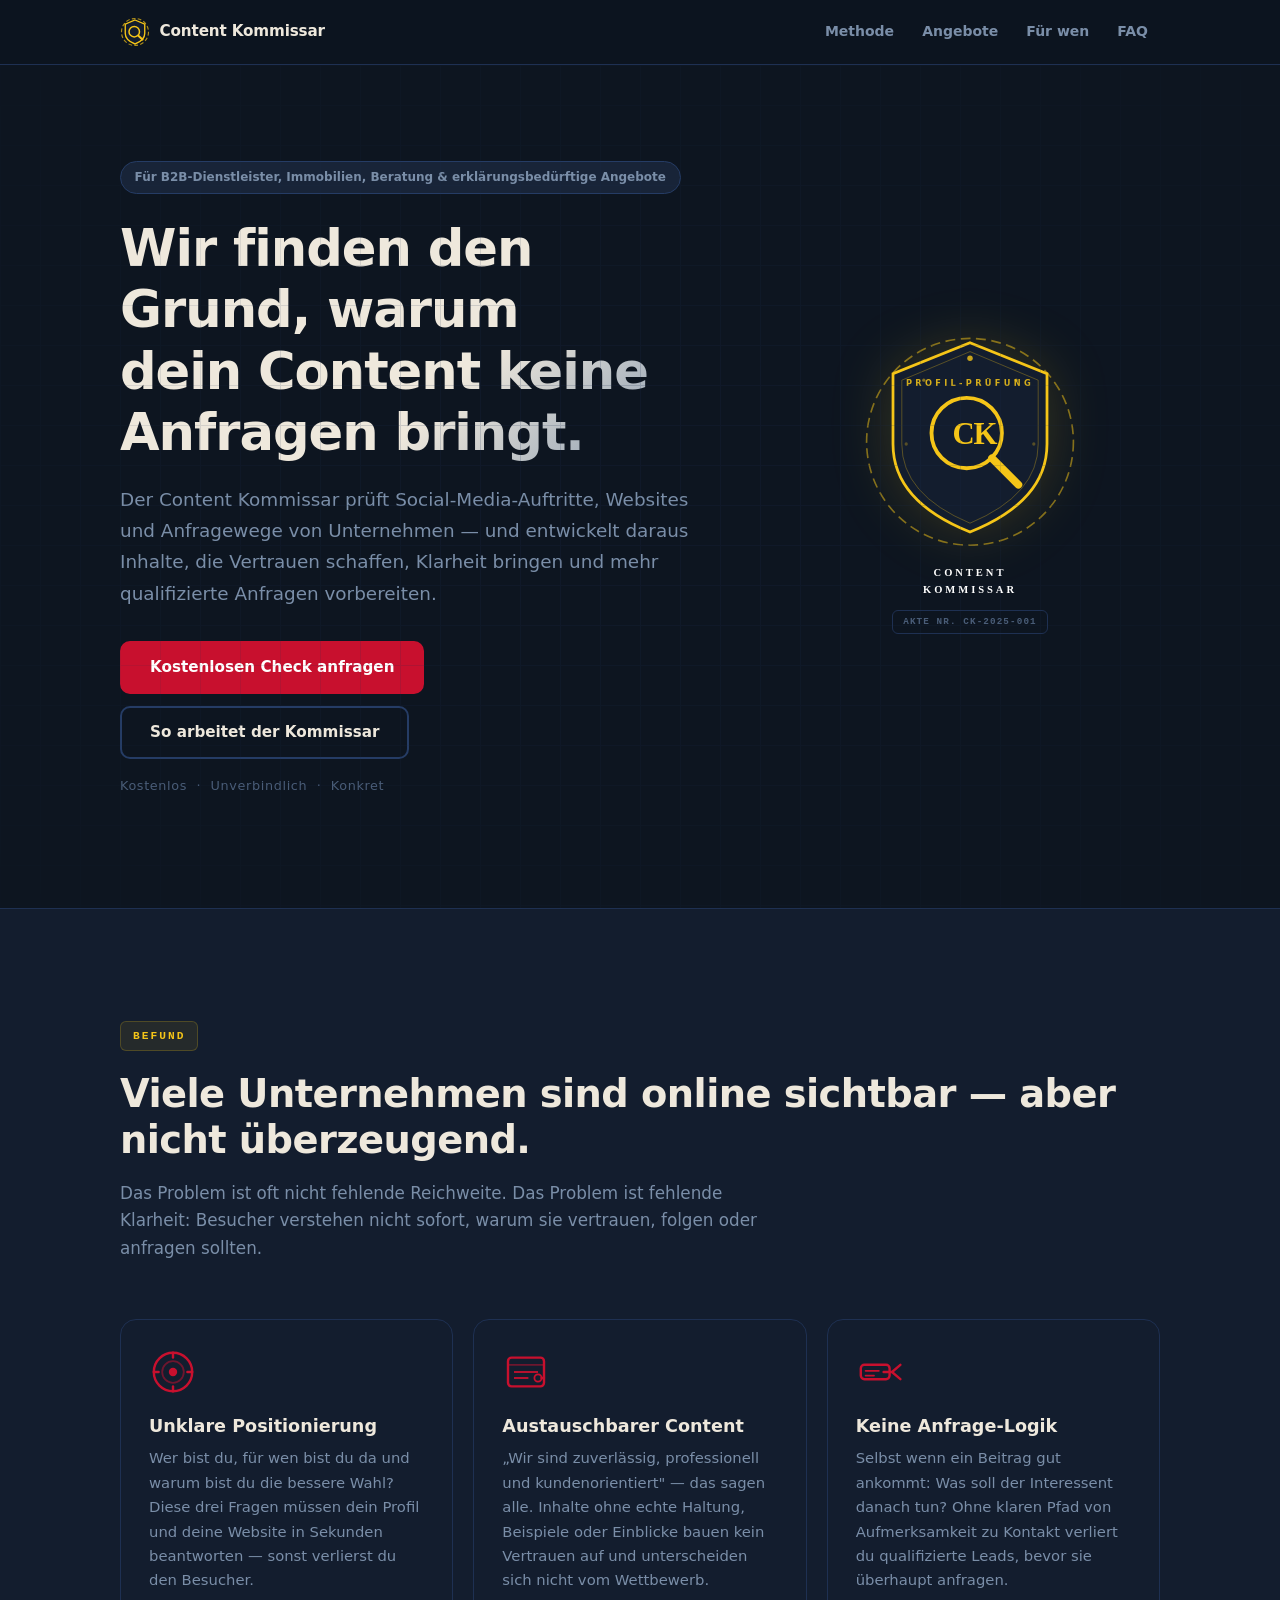
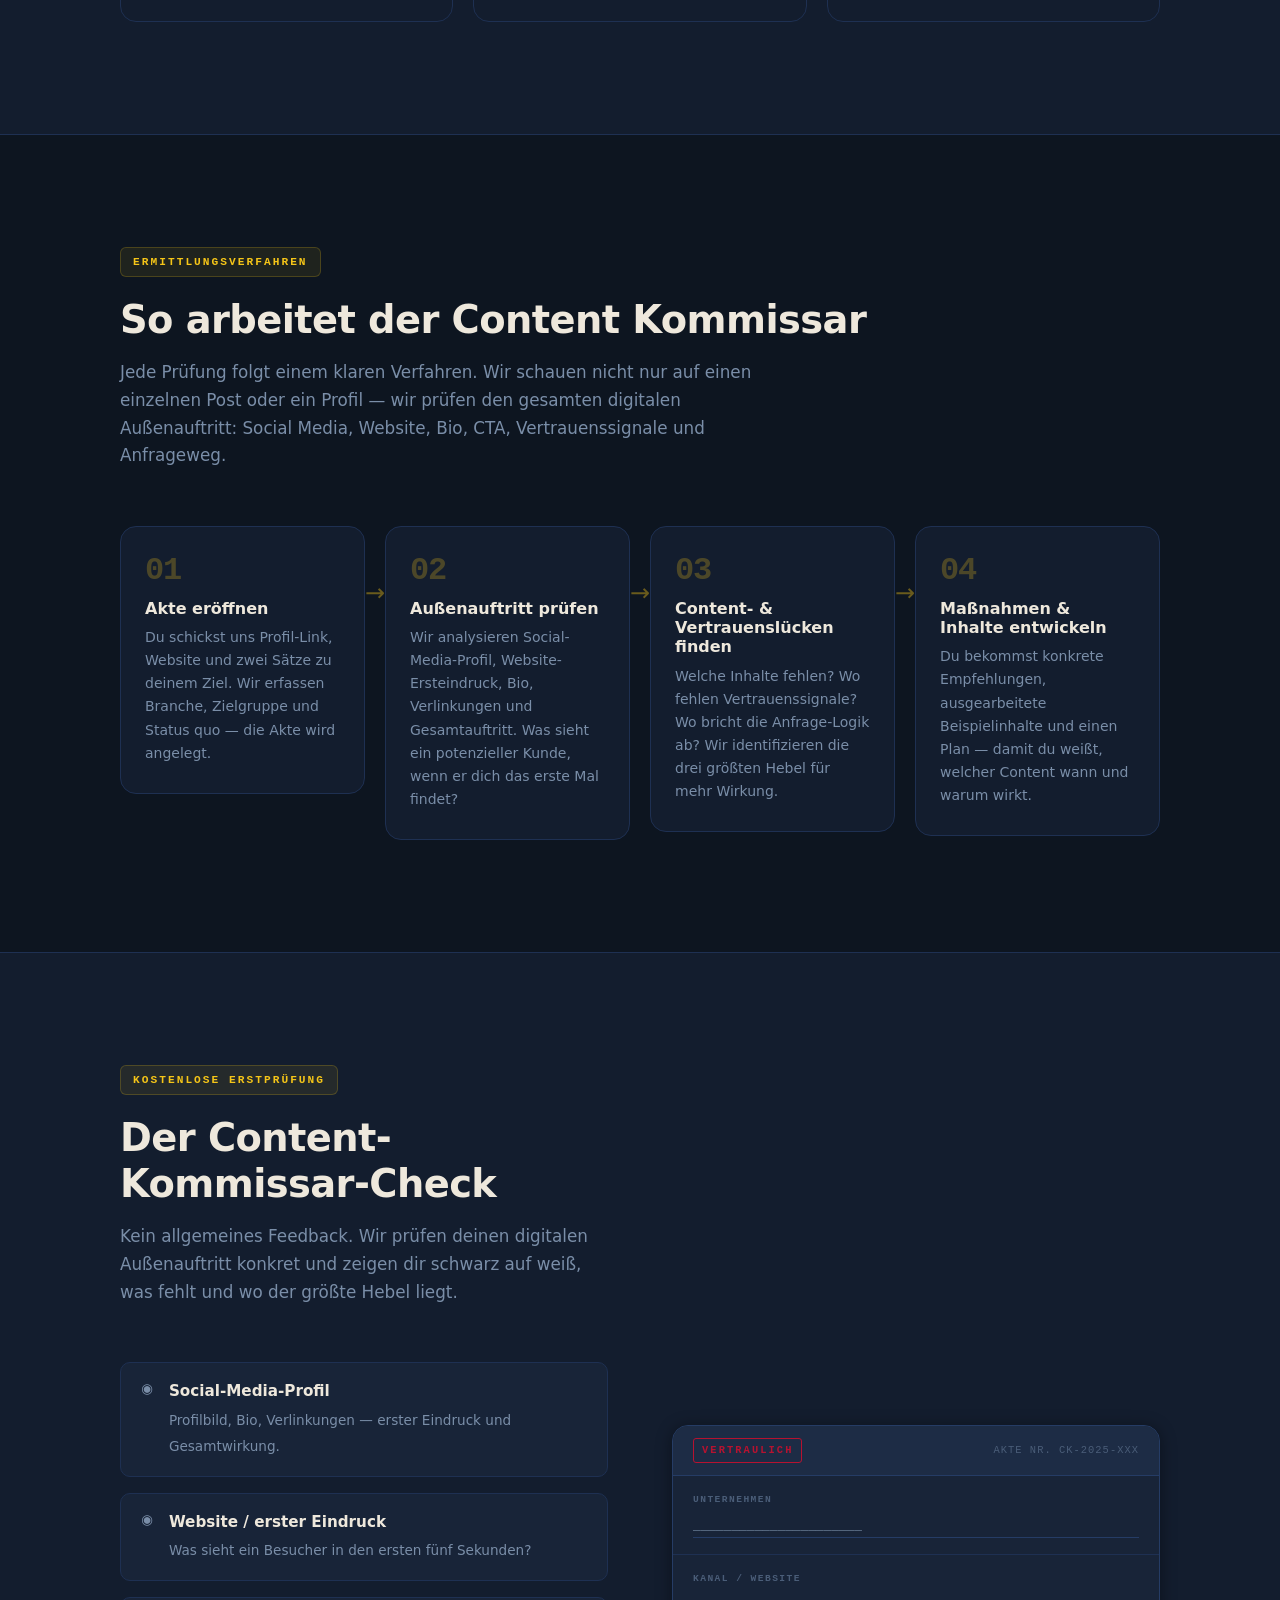
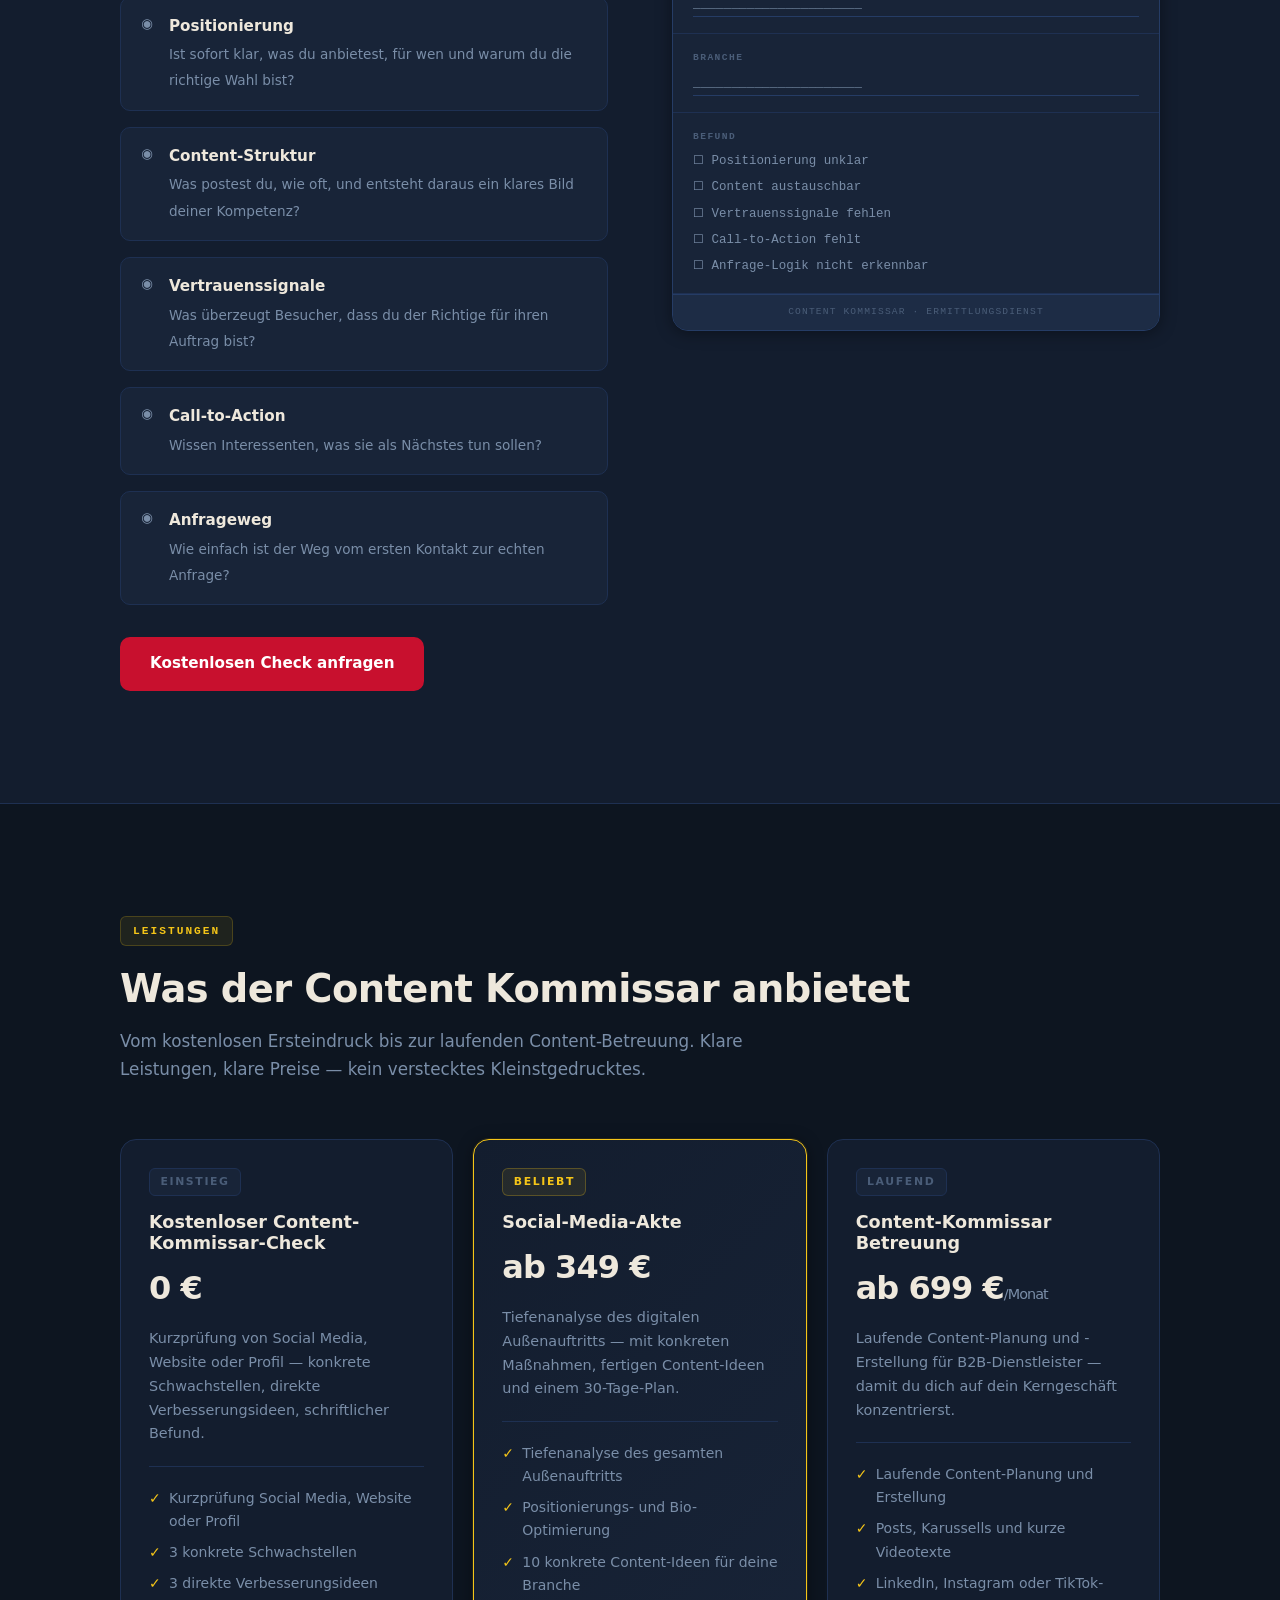
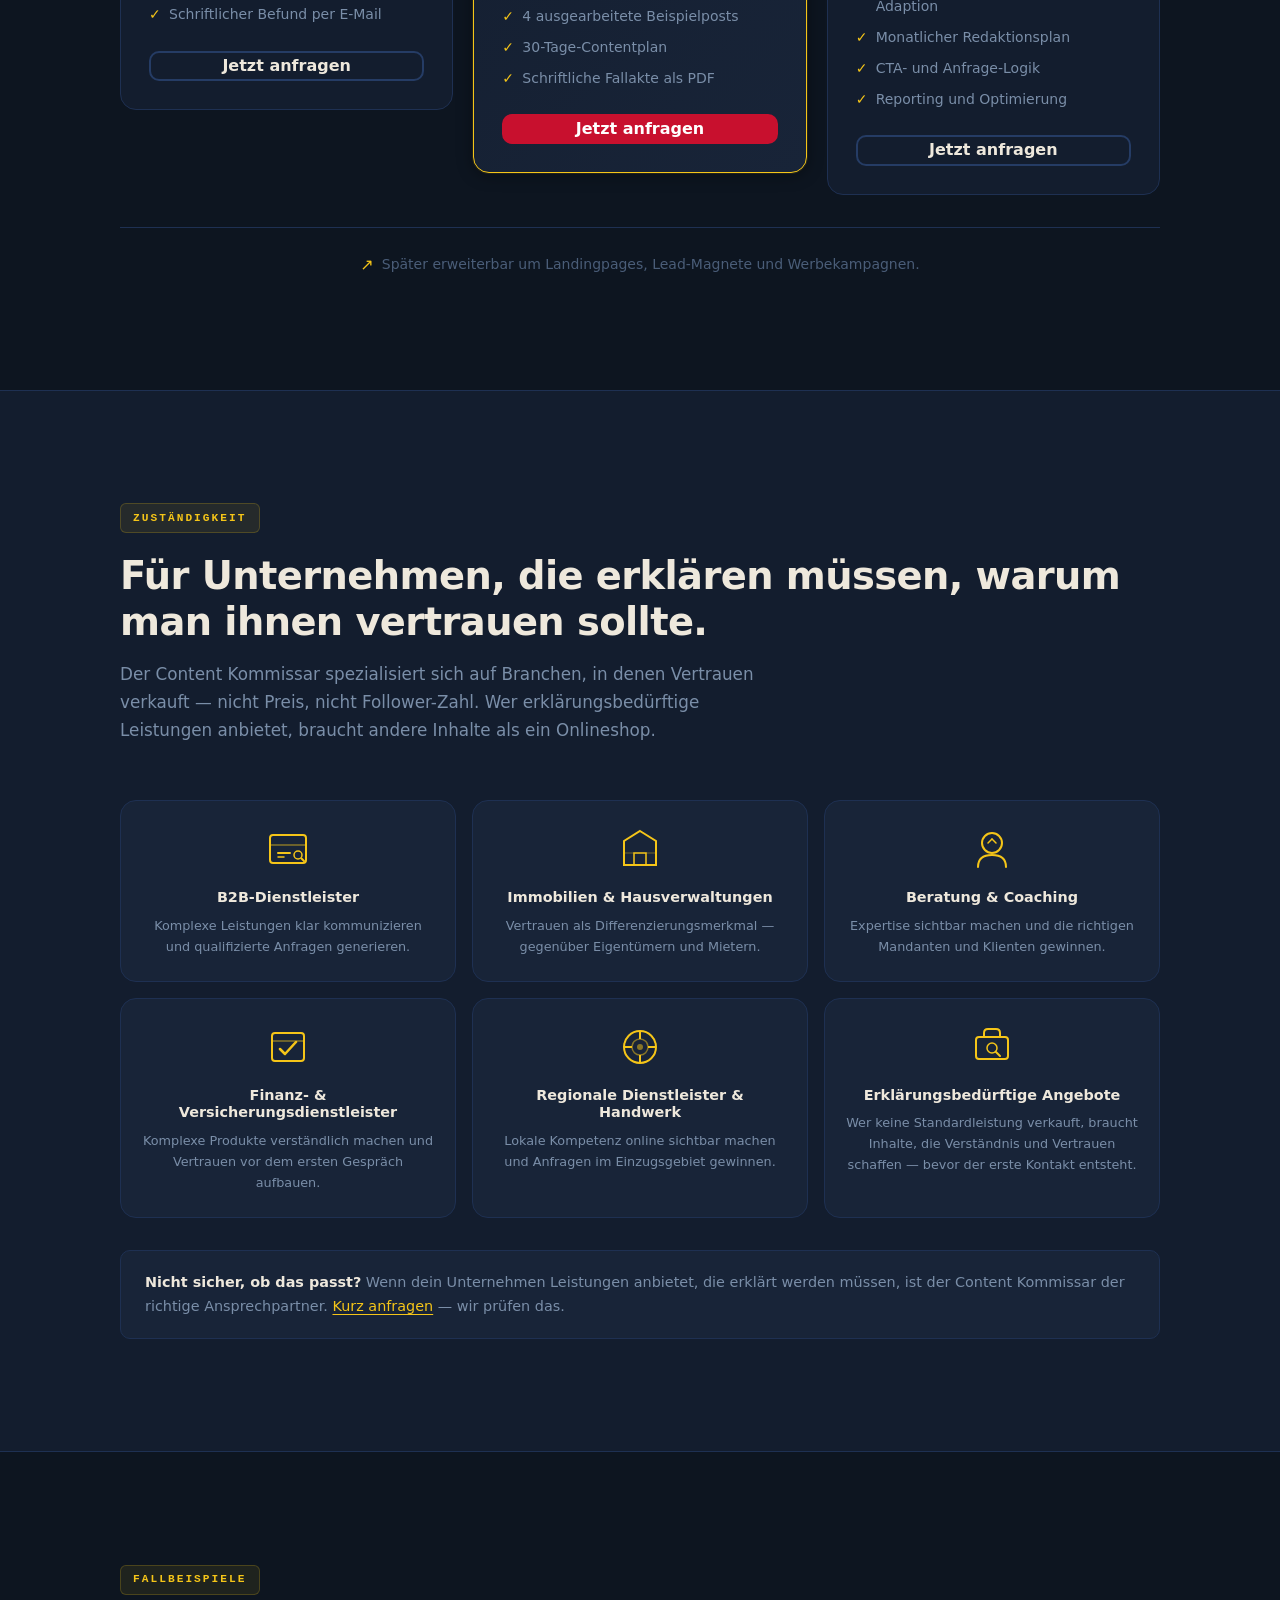
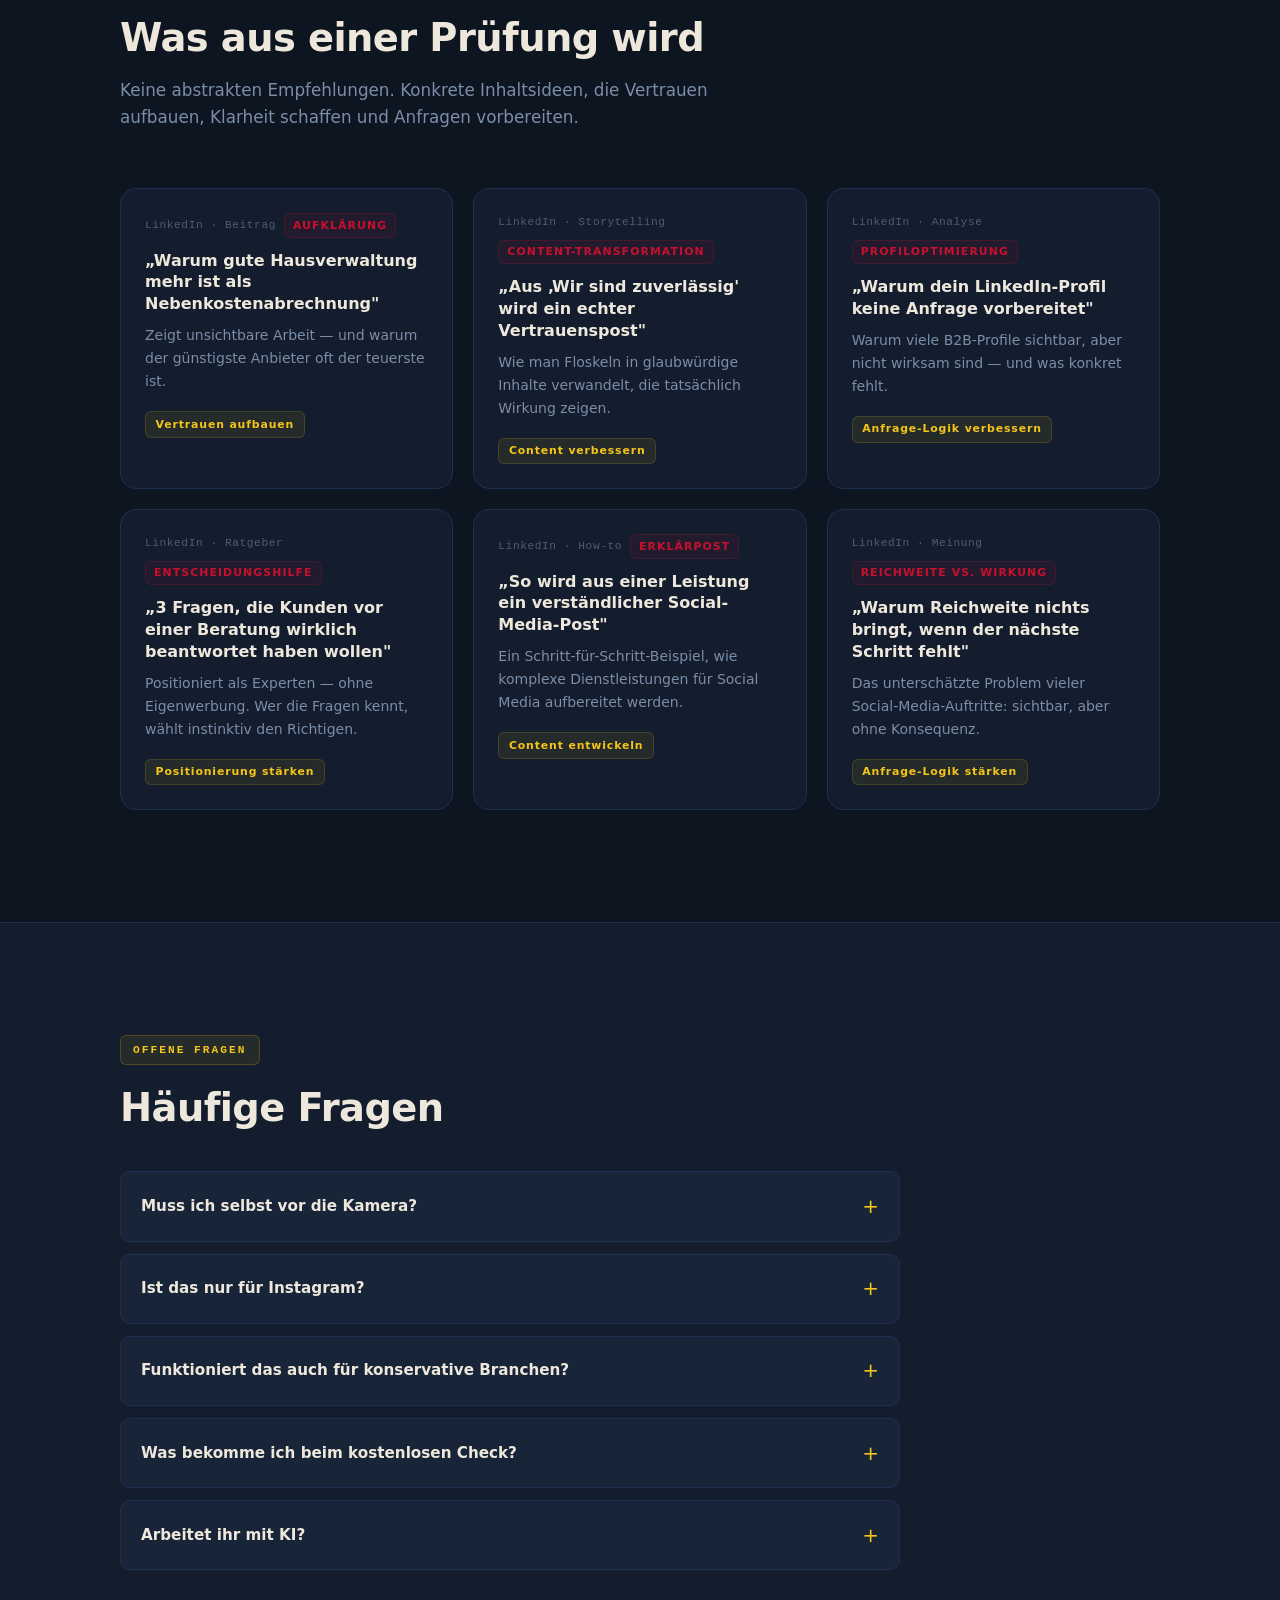
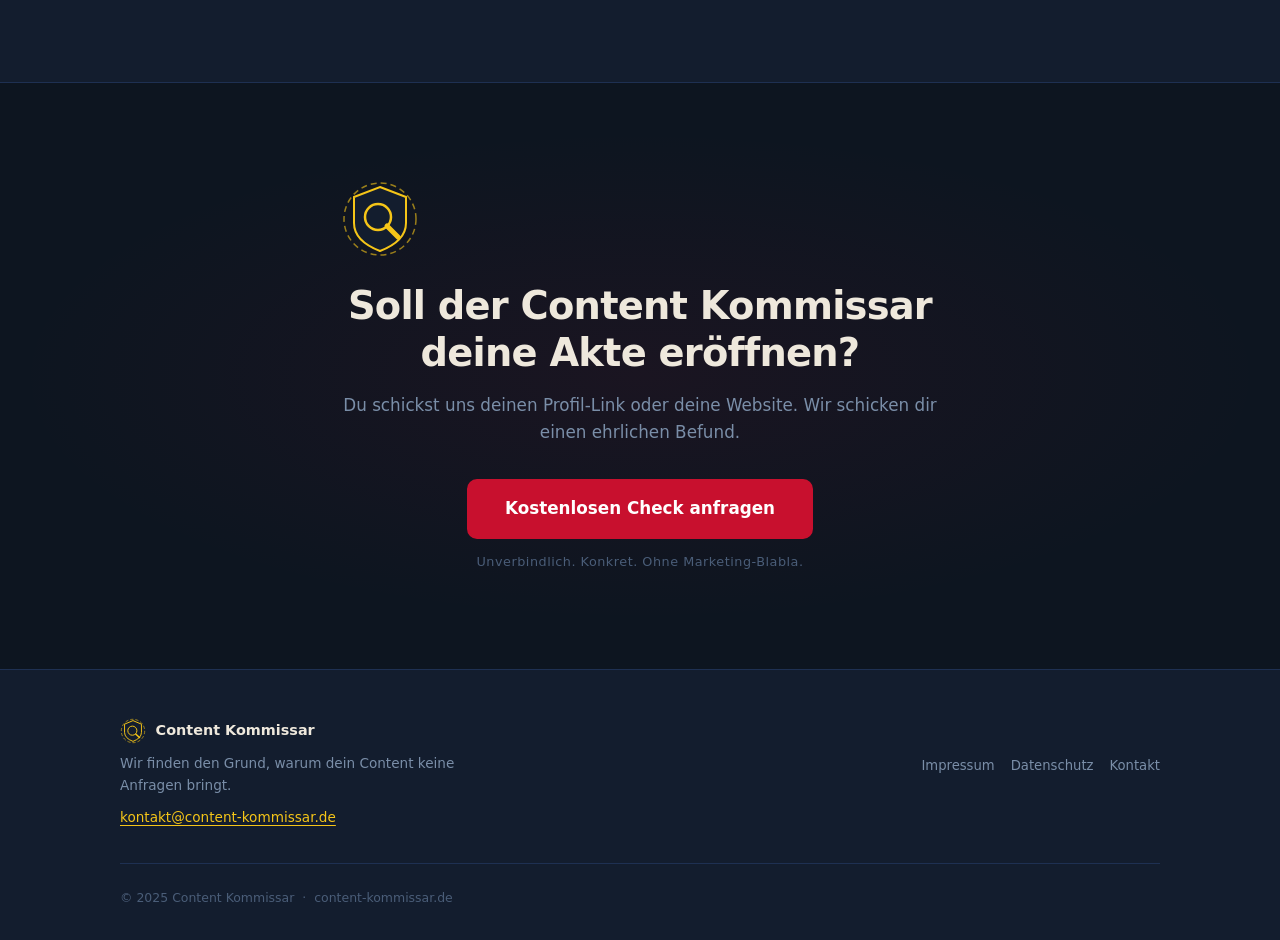
==== commit 2b832881: "Add files via upload Final Website Updates" ====
--- a/index.html
+++ b/index.html
@@ -96,31 +96,41 @@
       </div>
 
       <div class="hero-visual" aria-hidden="true">
-        <svg xmlns="http://www.w3.org/2000/svg" viewBox="0 0 200 220" class="hero-badge-svg"
+        <!-- Badge-Wappen: sauber ohne Text, Text kommt als HTML darunter -->
+        <svg xmlns="http://www.w3.org/2000/svg" viewBox="0 0 200 210" class="hero-badge-svg"
              role="img" aria-label="Content Kommissar Badge">
+          <!-- Äußerer gestrichelter Ring -->
           <circle cx="100" cy="108" r="94" fill="none" stroke="#f5c518" stroke-width="1.5"
                   stroke-dasharray="9 5" opacity="0.5"/>
+          <!-- Schild -->
           <path d="M100 18 L170 46 L170 110 Q170 162 100 190 Q30 162 30 110 L30 46 Z"
                 fill="#131d2e" stroke="#f5c518" stroke-width="2.5"/>
+          <!-- Innere Schild-Linie -->
           <path d="M100 26 L162 52 L162 110 Q162 156 100 182 Q38 156 38 110 L38 52 Z"
                 fill="none" stroke="#f5c518" stroke-width="0.8" opacity="0.35"/>
+          <!-- Lupe -->
           <circle cx="97" cy="100" r="32" fill="none" stroke="#f5c518" stroke-width="3.5"/>
           <line x1="120" y1="123" x2="144" y2="147" stroke="#f5c518" stroke-width="7"
                 stroke-linecap="round"/>
+          <!-- CK Monogramm -->
           <text x="84" y="110" font-family="Georgia,serif" font-size="28" font-weight="900"
                 fill="#f5c518" letter-spacing="-1">CK</text>
+          <!-- PROFIL-PRÜFUNG oben im Schild -->
           <text x="100" y="57" text-anchor="middle" font-family="system-ui,sans-serif"
-                font-size="7.5" font-weight="700" fill="#f5c518" letter-spacing="3" opacity="0.85">PROFIL-PRÜFUNG</text>
-          <text x="100" y="164" text-anchor="middle" font-family="Georgia,serif"
-                font-size="10" font-weight="700" fill="#f5c518" letter-spacing="5">CONTENT</text>
-          <text x="100" y="177" text-anchor="middle" font-family="Georgia,serif"
-                font-size="10" font-weight="700" fill="#f5c518" letter-spacing="3">KOMMISSAR</text>
+                font-size="7.5" font-weight="700" fill="#f5c518" letter-spacing="3"
+                opacity="0.85">PROFIL-PRÜFUNG</text>
+          <!-- Dekorative Punkte -->
           <circle cx="100" cy="32" r="2.5" fill="#f5c518" opacity="0.8"/>
           <circle cx="58"  cy="52" r="1.5" fill="#f5c518" opacity="0.5"/>
           <circle cx="142" cy="52" r="1.5" fill="#f5c518" opacity="0.5"/>
           <circle cx="42"  cy="110" r="1.5" fill="#f5c518" opacity="0.3"/>
           <circle cx="158" cy="110" r="1.5" fill="#f5c518" opacity="0.3"/>
         </svg>
+        <!-- Markenname: HTML für saubere, frame-unabhängige Typografie -->
+        <div class="hero-brand-name">
+          <span>CONTENT</span>
+          <span>KOMMISSAR</span>
+        </div>
         <div class="case-tag">AKTE NR. CK-2025-001</div>
       </div>
 
--- a/styles.css
+++ b/styles.css
@@ -288,11 +288,18 @@
 }
 @media (min-width: 900px) {
   .hero-inner {
-    grid-template-columns: 1fr auto;
-    gap: 4rem;
+    grid-template-columns: minmax(0, 1fr) 340px;
+    gap: 3rem;
+    align-items: center;
   }
 }
-.hero-content { max-width: 680px; }
+@media (min-width: 1200px) {
+  .hero-inner {
+    grid-template-columns: minmax(0, 1fr) 380px;
+    gap: 4.5rem;
+  }
+}
+.hero-content { max-width: 620px; min-width: 0; }
 .hero-badge-row { margin-bottom: 1.5rem; }
 .hero-headline {
   margin-bottom: 1.25rem;
@@ -326,28 +333,46 @@
     display: flex;
     flex-direction: column;
     align-items: center;
-    gap: 0.75rem;
+    gap: 0;
   }
 }
 .hero-badge-svg {
-  width: 200px;
-  height: 220px;
-  filter: drop-shadow(0 0 30px rgba(245,197,24,0.15));
+  width: min(220px, 100%);
+  height: auto;
+  filter: drop-shadow(0 0 28px rgba(245,197,24,0.18));
   animation: badge-float 4s ease-in-out infinite;
 }
 @keyframes badge-float {
   0%, 100% { transform: translateY(0); }
-  50%       { transform: translateY(-8px); }
+  50%       { transform: translateY(-7px); }
+}
+/* Markenname unter dem Badge — HTML-Element für saubere Typografie */
+.hero-brand-name {
+  text-align: center;
+  margin: 0.7rem 0 0.3rem;
+  line-height: 1;
+}
+.hero-brand-name span {
+  display: block;
+  font-family: Georgia, "Times New Roman", serif;
+  font-size: 0.66rem;
+  font-weight: 700;
+  color: #ffffff;
+  letter-spacing: 0.28em;
+  text-transform: uppercase;
+  line-height: 1.6;
 }
 .case-tag {
   font-family: var(--font-mono);
-  font-size: 0.65rem;
+  font-size: 0.58rem;
   font-weight: 700;
-  letter-spacing: 0.15em;
+  letter-spacing: 0.12em;
   color: var(--text-faint);
   border: 1px solid var(--border);
-  padding: 0.3rem 0.75rem;
+  padding: 0.22rem 0.65rem;
   border-radius: var(--radius);
+  margin-top: 0.35rem;
+  white-space: nowrap;
 }
 
 /* Background grid */
